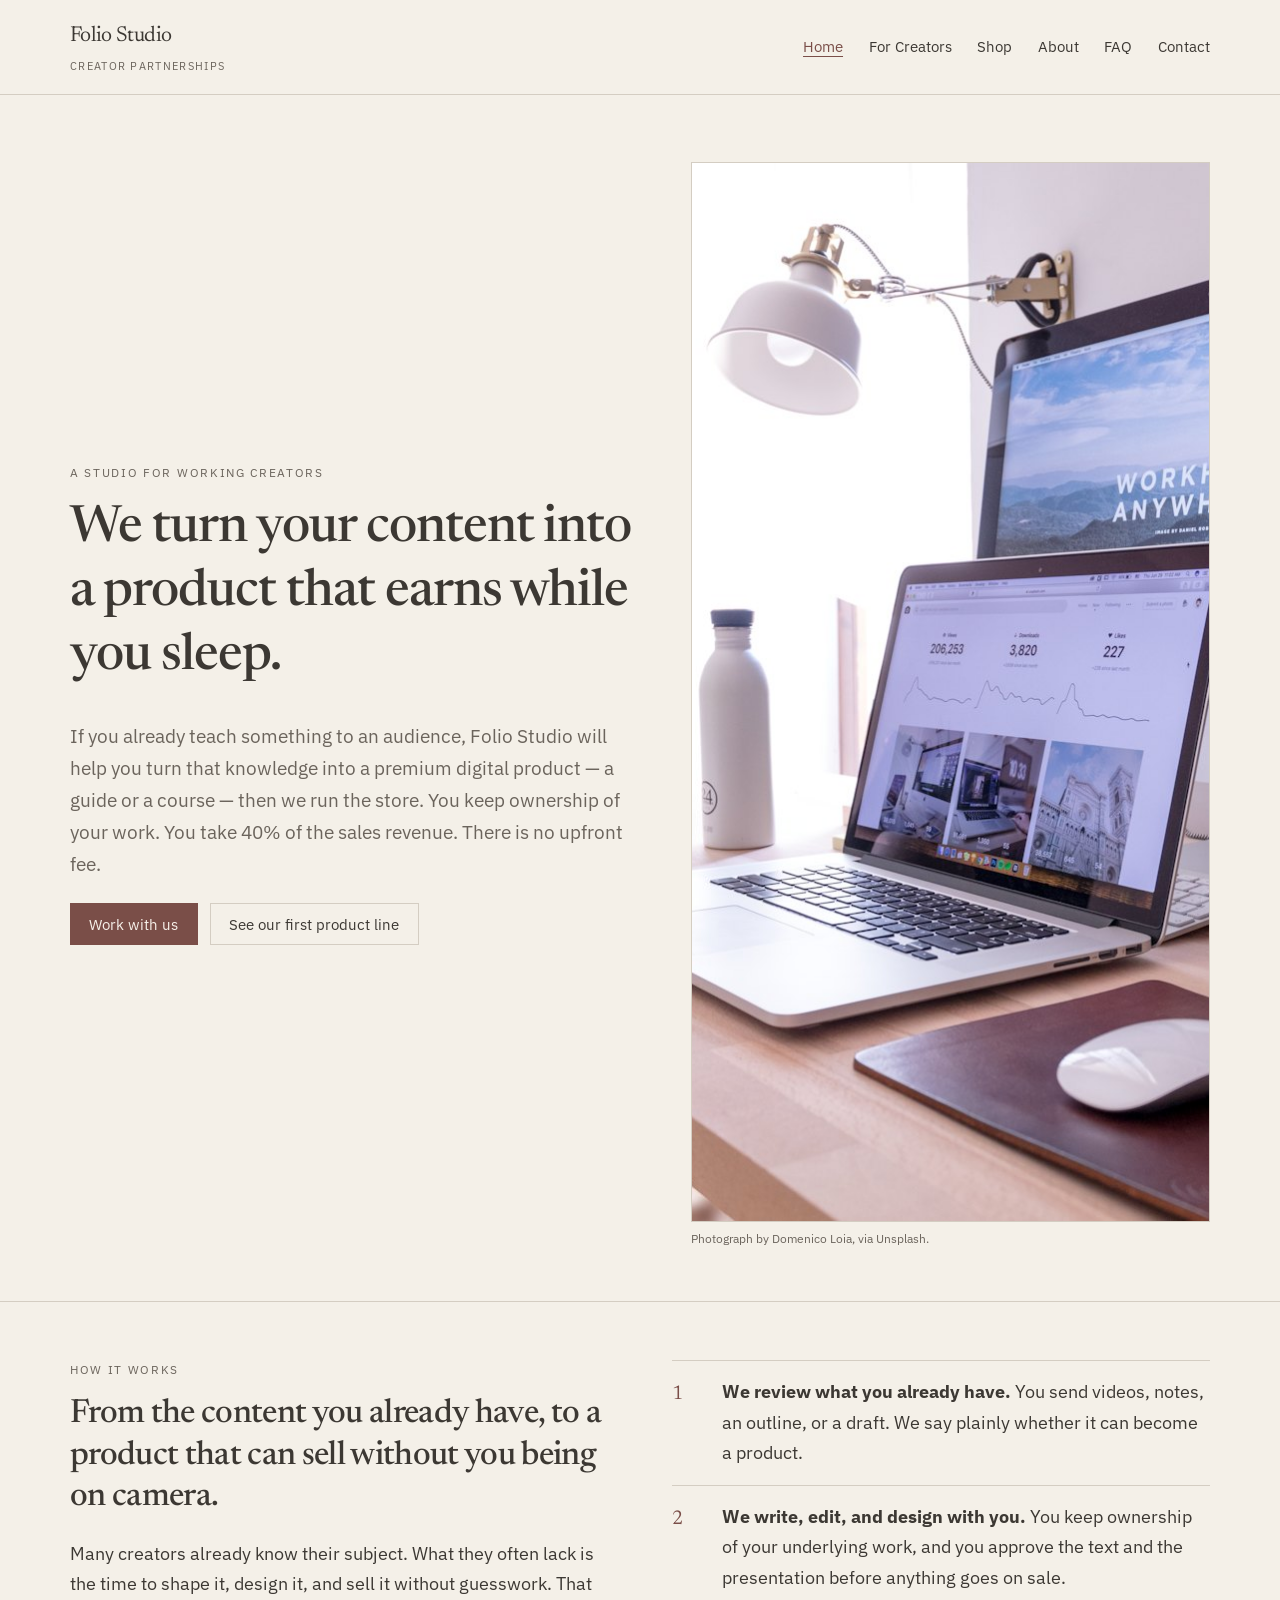
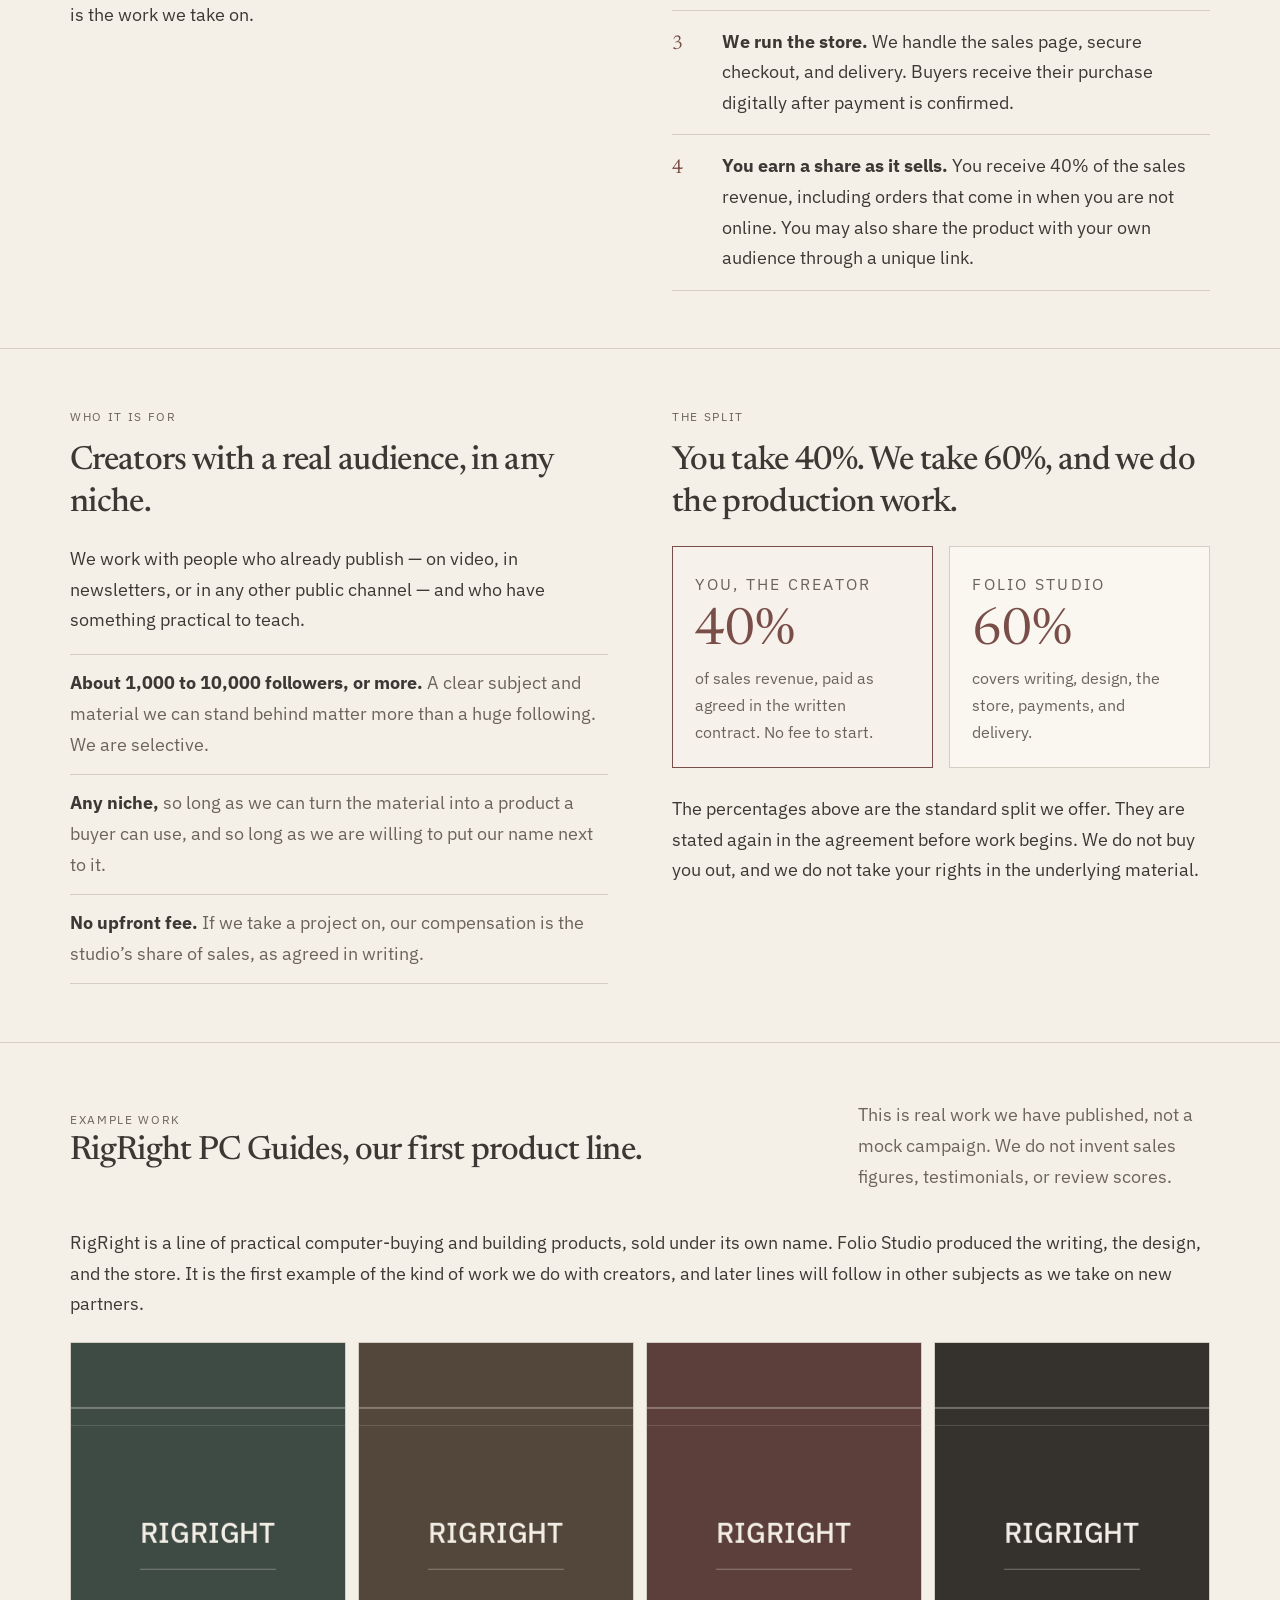
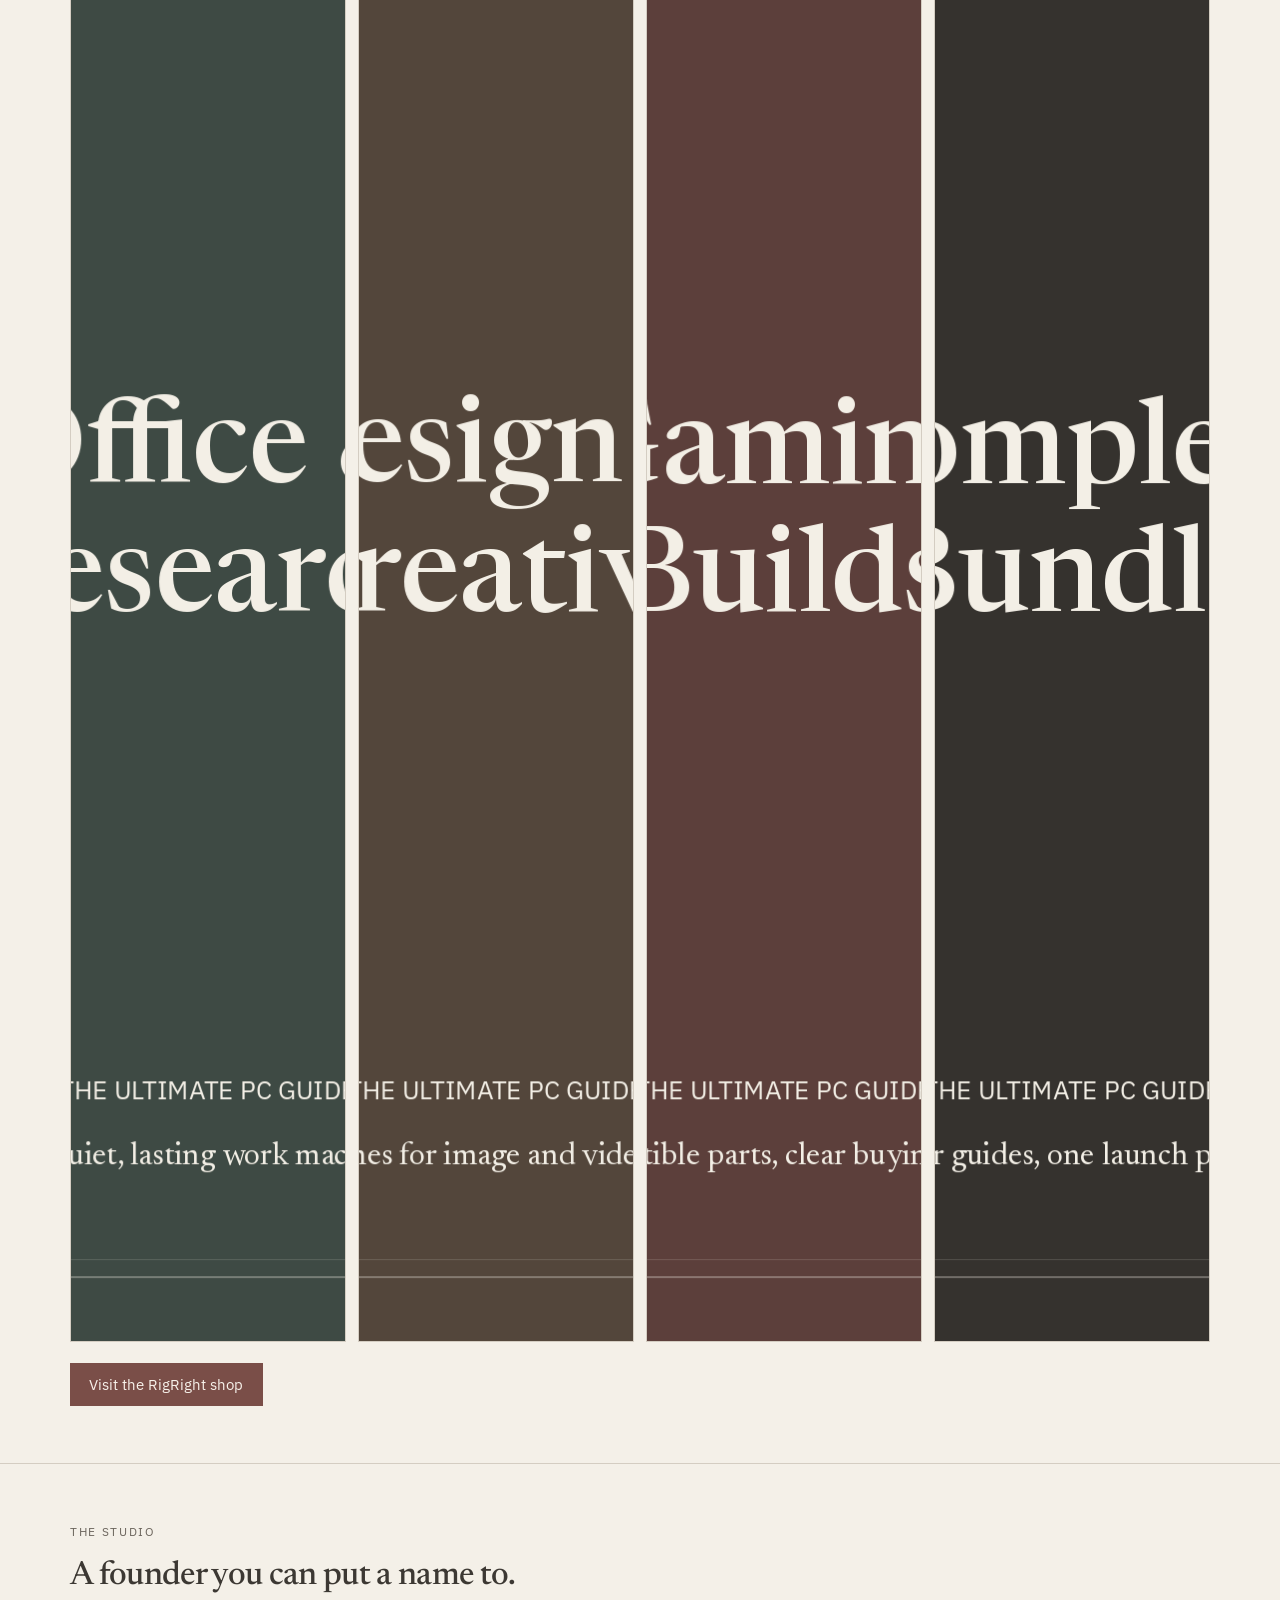
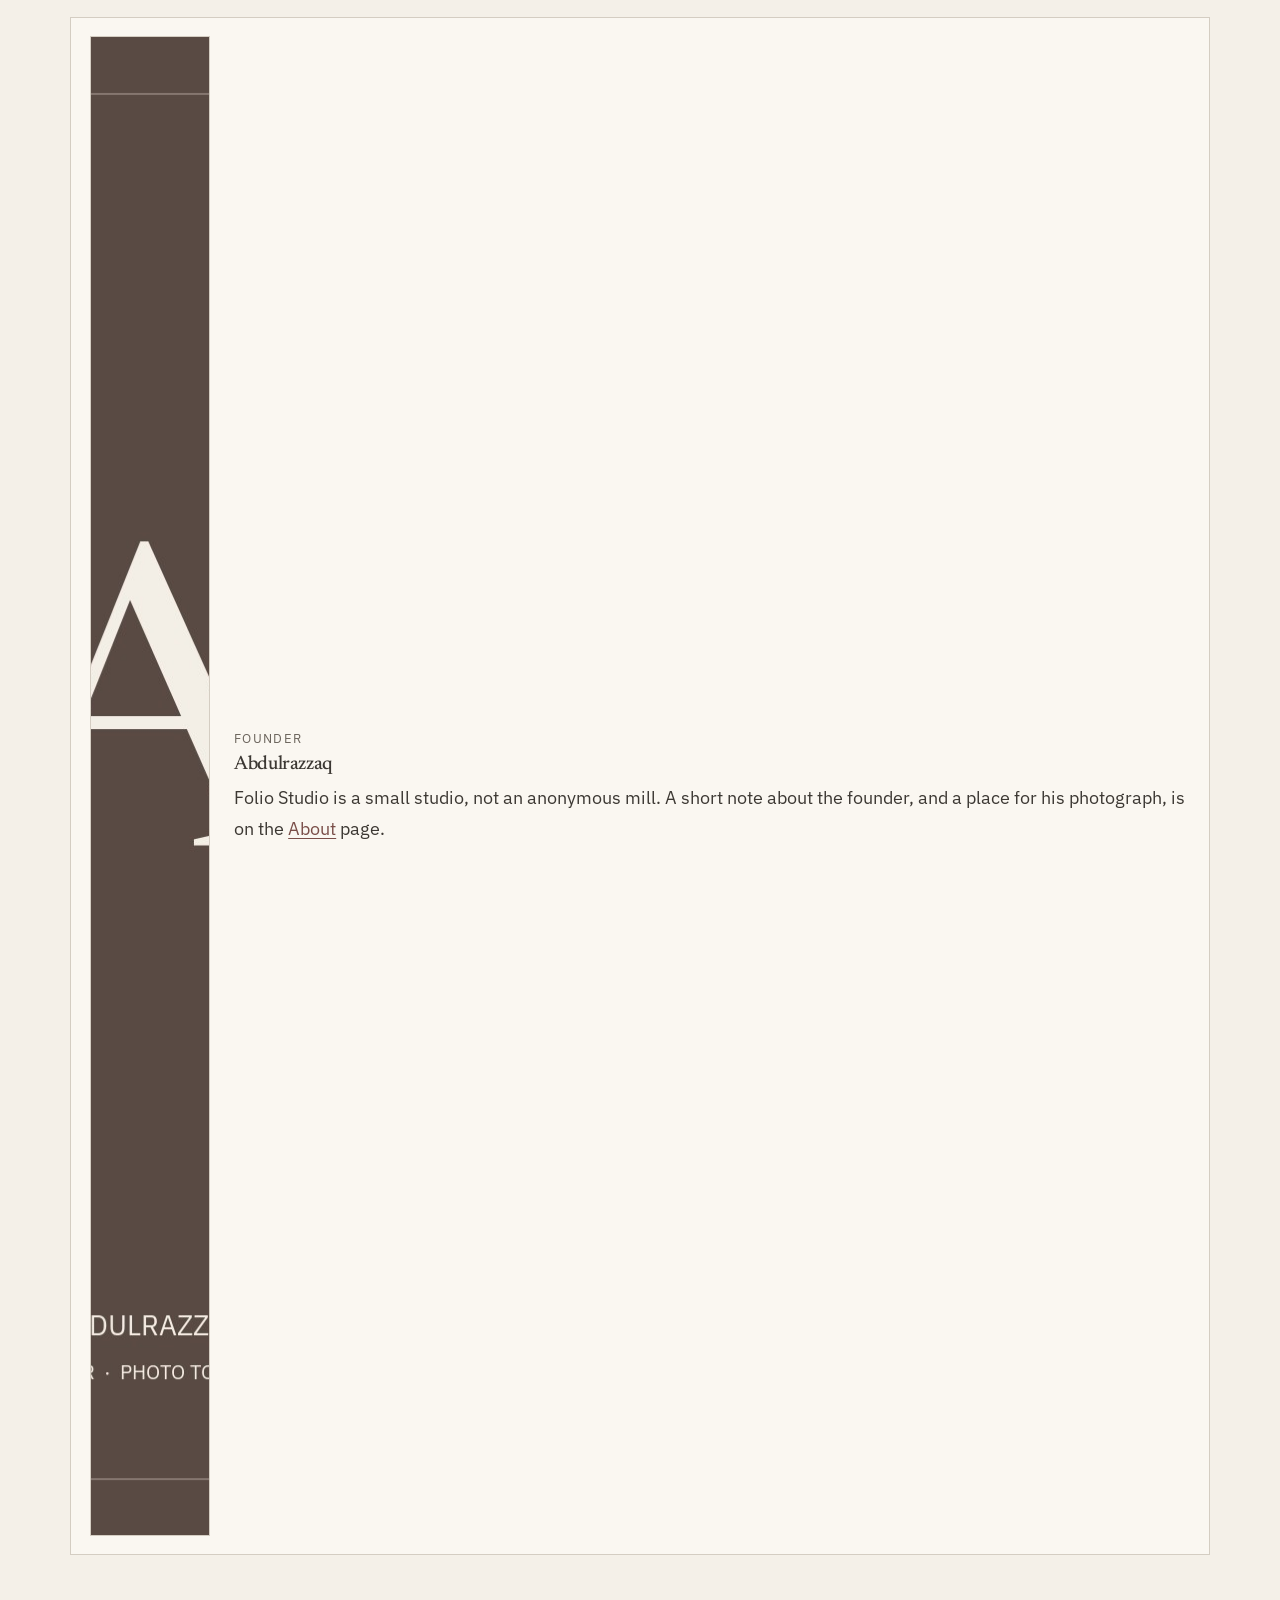
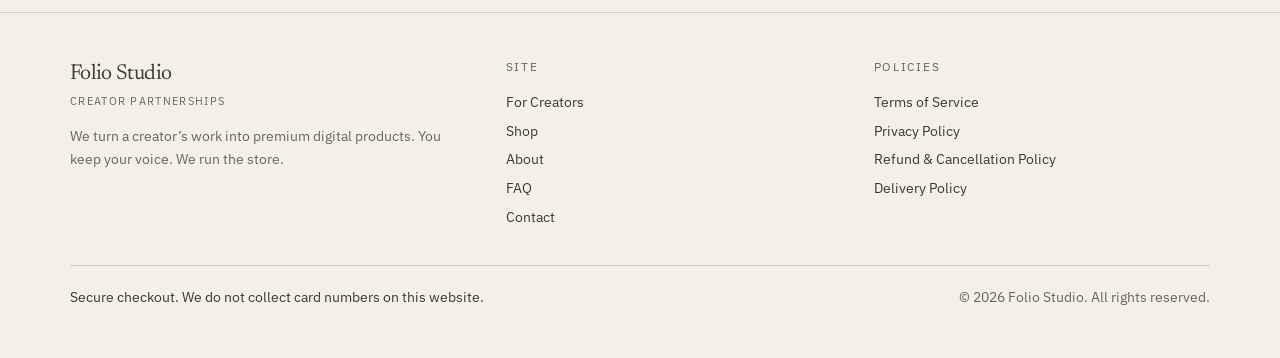
==== index.html @ 51788384 "Present Folio Studio as a creator partnership agency; keep RigRight as the shop." ====
<!DOCTYPE html>
<html lang="en">
<head>
  <meta charset="utf-8">
  <meta name="viewport" content="width=device-width, initial-scale=1">
  <title>Folio Studio — We turn your content into a product that earns</title>
  <meta name="description" content="Folio Studio partners with creators to turn existing content into premium digital products — guides and courses — and we handle the writing, design, store, payments, and delivery.">
  <link rel="preconnect" href="https://fonts.googleapis.com">
  <link rel="preconnect" href="https://fonts.gstatic.com" crossorigin>
  <link href="https://fonts.googleapis.com/css2?family=IBM+Plex+Sans:ital,wght@0,400;0,500;1,400&family=Newsreader:ital,opsz,wght@0,6..72,400;0,6..72,500;1,6..72,400&display=swap" rel="stylesheet">
  <link rel="stylesheet" href="css/styles.css">
</head>
<body>
  <a class="skip" href="#main">Skip to content</a>
  <header class="site-header">
    <div class="wrap header-inner">
      <a class="wordmark" href="index.html">Folio Studio<span>Creator partnerships</span></a>
      <button class="nav-toggle" type="button" aria-expanded="false" aria-controls="site-nav">Menu</button>
      <nav class="nav" id="site-nav" aria-label="Primary">
        <a href="index.html" aria-current="page">Home</a>
        <a href="creators.html">For Creators</a>
        <a href="shop.html">Shop</a>
        <a href="about.html">About</a>
        <a href="faq.html">FAQ</a>
        <a href="contact.html">Contact</a>
      </nav>
    </div>
  </header>
  <main id="main">

    <section class="hero">
      <div class="wrap hero-grid">
        <div>
          <p class="kicker">A studio for working creators</p>
          <h1>We turn your content into a product that earns while you sleep.</h1>
          <p class="lead">If you already teach something to an audience, Folio Studio will help you turn that knowledge into a premium digital product — a guide or a course — then we run the store. You keep ownership of your work. You take 40% of the sales revenue. There is no upfront fee.</p>
          <div class="btn-row">
            <a class="btn" href="creators.html">Work with us</a>
            <a class="btn btn-ghost" href="shop.html">See our first product line</a>
          </div>
        </div>
        <figure class="hero-photo">
          <img src="images/photos/desk.jpg" alt="A light wooden desk with a laptop, a large display, and a leather mouse pad in soft daylight." width="1600" height="1060">
          <figcaption>Photograph by Domenico Loia, via Unsplash.</figcaption>
        </figure>
      </div>
    </section>

    <section class="section">
      <div class="wrap split">
        <div>
          <p class="kicker">How it works</p>
          <h2>From the content you already have, to a product that can sell without you being on camera.</h2>
          <p>Many creators already know their subject. What they often lack is the time to shape it, design it, and sell it without guesswork. That is the work we take on.</p>
        </div>
        <div>
          <ol class="steps">
            <li><span class="n">1</span><div><strong>We review what you already have.</strong> You send videos, notes, an outline, or a draft. We say plainly whether it can become a product.</div></li>
            <li><span class="n">2</span><div><strong>We write, edit, and design with you.</strong> You keep ownership of your underlying work, and you approve the text and the presentation before anything goes on sale.</div></li>
            <li><span class="n">3</span><div><strong>We run the store.</strong> We handle the sales page, secure checkout, and delivery. Buyers receive their purchase digitally after payment is confirmed.</div></li>
            <li><span class="n">4</span><div><strong>You earn a share as it sells.</strong> You receive 40% of the sales revenue, including orders that come in when you are not online. You may also share the product with your own audience through a unique link.</div></li>
          </ol>
        </div>
      </div>
    </section>

    <section class="section">
      <div class="wrap split">
        <div>
          <p class="kicker">Who it is for</p>
          <h2>Creators with a real audience, in any niche.</h2>
          <p>We work with people who already publish — on video, in newsletters, or in any other public channel — and who have something practical to teach.</p>
          <ul class="who-list">
            <li><strong>About 1,000 to 10,000 followers, or more.</strong> A clear subject and material we can stand behind matter more than a huge following. We are selective.</li>
            <li><strong>Any niche,</strong> so long as we can turn the material into a product a buyer can use, and so long as we are willing to put our name next to it.</li>
            <li><strong>No upfront fee.</strong> If we take a project on, our compensation is the studio’s share of sales, as agreed in writing.</li>
          </ul>
        </div>
        <div>
          <p class="kicker">The split</p>
          <h2>You take 40%. We take 60%, and we do the production work.</h2>
          <div class="share-grid">
            <div class="share-card is-accent">
              <p class="kicker">You, the creator</p>
              <p class="share-fig">40%</p>
              <p>of sales revenue, paid as agreed in the written contract. No fee to start.</p>
            </div>
            <div class="share-card">
              <p class="kicker">Folio Studio</p>
              <p class="share-fig">60%</p>
              <p>covers writing, design, the store, payments, and delivery.</p>
            </div>
          </div>
          <p>The percentages above are the standard split we offer. They are stated again in the agreement before work begins. We do not buy you out, and we do not take your rights in the underlying material.</p>
        </div>
      </div>
    </section>

    <section class="section" id="work">
      <div class="wrap">
        <div class="section-head">
          <div>
            <p class="kicker">Example work</p>
            <h2>RigRight PC Guides, our first product line.</h2>
          </div>
          <p>This is real work we have published, not a mock campaign. We do not invent sales figures, testimonials, or review scores.</p>
        </div>
        <p>RigRight is a line of practical computer-buying and building products, sold under its own name. Folio Studio produced the writing, the design, and the store. It is the first example of the kind of work we do with creators, and later lines will follow in other subjects as we take on new partners.</p>
        <div class="case-covers">
          <a href="shop.html#office"><img src="images/covers/office.png" alt="Cover: RigRight Office and Research" width="1200" height="1600"></a>
          <a href="shop.html#design"><img src="images/covers/design.png" alt="Cover: RigRight Design and Creative" width="1200" height="1600"></a>
          <a href="shop.html#gaming"><img src="images/covers/gaming.png" alt="Cover: RigRight Gaming Builds" width="1200" height="1600"></a>
          <a href="shop.html#bundle"><img src="images/covers/bundle.png" alt="Cover: RigRight Complete Bundle" width="1200" height="1600"></a>
        </div>
        <div class="btn-row" style="margin-top:0;">
          <a class="btn" href="shop.html">Visit the RigRight shop</a>
        </div>
      </div>
    </section>

    <section class="section">
      <div class="wrap">
        <p class="kicker">The studio</p>
        <h2>A founder you can put a name to.</h2>
        <div class="home-founder">
          <img src="images/founder.jpg" alt="Placeholder portrait for Abdulrazzaq, founder of Folio Studio. A photograph will replace this image." width="1200" height="1500">
          <div>
            <p class="role" style="margin:0 0 0.25rem; font-size:0.8rem; letter-spacing:0.1em; text-transform:uppercase; color:var(--muted);">Founder</p>
            <h3 style="margin-bottom:0.35rem;">Abdulrazzaq</h3>
            <p style="margin:0;">Folio Studio is a small studio, not an anonymous mill. A short note about the founder, and a place for his photograph, is on the <a href="about.html">About</a> page.</p>
          </div>
        </div>
      </div>
    </section>

  </main>
  <footer class="site-footer">
    <div class="wrap">
      <div class="footer-grid">
        <div>
          <a class="wordmark" href="index.html">Folio Studio<span>Creator partnerships</span></a>
          <p style="margin-top:0.8rem">We turn a creator’s work into premium digital products. You keep your voice. We run the store.</p>
        </div>
        <div>
          <p class="kicker">Site</p>
          <ul>
            <li><a href="creators.html">For Creators</a></li>
            <li><a href="shop.html">Shop</a></li>
            <li><a href="about.html">About</a></li>
            <li><a href="faq.html">FAQ</a></li>
            <li><a href="contact.html">Contact</a></li>
          </ul>
        </div>
        <div>
          <p class="kicker">Policies</p>
          <ul>
            <li><a href="terms.html">Terms of Service</a></li>
            <li><a href="privacy.html">Privacy Policy</a></li>
            <li><a href="refund.html">Refund &amp; Cancellation Policy</a></li>
            <li><a href="delivery.html">Delivery Policy</a></li>
          </ul>
        </div>
      </div>
      <div class="footer-bottom">
        <p class="pay-note">Secure checkout. We do not collect card numbers on this website.</p>
        <p>&copy; 2026 Folio Studio. All rights reserved.</p>
      </div>
    </div>
  </footer>
  <script src="js/nav.js"></script>
</body>
</html>
---- css/styles.css ----
/* RigRight — editorial site styles */
:root {
  --paper: #f4f0e8;
  --paper-deep: #ece7de;
  --card: #faf7f1;
  --ink: #3c3833;
  --muted: #6b645c;
  --rule: #d4cdc2;
  --accent: #7a4e48;
  --accent-hover: #5f3c37;
  --on-accent: #f7f1ea;
  --max: 1140px;
  --serif: "Newsreader", "Iowan Old Style", "Palatino Linotype", Palatino, Georgia, serif;
  --sans: "IBM Plex Sans", "Helvetica Neue", Helvetica, Arial, sans-serif;
}

*, *::before, *::after { box-sizing: border-box; }
html { scroll-behavior: smooth; }
body {
  margin: 0;
  background: var(--paper);
  color: var(--ink);
  font-family: var(--sans);
  font-size: 1.125rem; /* 18px */
  line-height: 1.7;
  -webkit-font-smoothing: antialiased;
}
img { max-width: 100%; display: block; }
a { color: var(--accent); text-decoration-thickness: 1px; text-underline-offset: 0.18em; }
a:hover { color: var(--accent-hover); }
h1, h2, h3, h4 {
  font-family: var(--serif);
  font-weight: 500;
  letter-spacing: -0.02em;
  line-height: 1.25;
  margin: 0 0 0.6em;
  color: var(--ink);
}
h1 { font-size: clamp(2.05rem, 4vw, 3.2rem); }
h2 { font-size: clamp(1.5rem, 2.6vw, 2.1rem); }
h3 { font-size: 1.22rem; }
p { margin: 0 0 1em; }
.lead { font-size: 1.18rem; color: var(--muted); max-width: 38rem; line-height: 1.7; }
.muted { color: var(--muted); }
.wrap {
  width: min(var(--max), calc(100% - 2.5rem));
  margin-inline: auto;
}
.skip {
  position: absolute;
  left: -999px;
  top: 0;
  background: var(--ink);
  color: var(--paper);
  padding: 0.5rem 1rem;
  z-index: 100;
}
.skip:focus { left: 0.75rem; top: 0.75rem; }

/* Header */
.site-header {
  border-bottom: 1px solid var(--rule);
  background: var(--paper);
}
.header-inner {
  display: flex;
  align-items: center;
  justify-content: space-between;
  gap: 1.5rem;
  padding: 1.15rem 0;
}
.wordmark {
  font-family: var(--serif);
  font-size: 1.35rem;
  color: var(--ink);
  text-decoration: none;
  letter-spacing: -0.03em;
}
.wordmark:hover { color: var(--ink); }
.wordmark span {
  display: block;
  font-family: var(--sans);
  font-size: 0.68rem;
  letter-spacing: 0.12em;
  text-transform: uppercase;
  color: var(--muted);
  margin-top: 0.1rem;
}
.nav {
  display: flex;
  flex-wrap: wrap;
  gap: 1.35rem 1.6rem;
}
.nav a {
  color: var(--ink);
  text-decoration: none;
  font-size: 0.95rem;
}
.nav a:hover,
.nav a[aria-current="page"] {
  color: var(--accent);
  text-decoration: underline;
  text-underline-offset: 0.28em;
}
.nav-toggle {
  display: none;
  background: none;
  border: 1px solid var(--rule);
  color: var(--ink);
  padding: 0.4rem 0.7rem;
  font: inherit;
  font-size: 0.85rem;
  cursor: pointer;
}

/* Buttons */
.btn {
  display: inline-block;
  background: var(--accent);
  color: var(--on-accent);
  text-decoration: none;
  border: 1px solid var(--accent);
  padding: 0.7rem 1.15rem;
  font-size: 0.95rem;
  line-height: 1.2;
  cursor: pointer;
  font-family: var(--sans);
}
.btn:hover { background: var(--accent-hover); border-color: var(--accent-hover); color: var(--on-accent); }
.btn-ghost {
  background: transparent;
  color: var(--ink);
  border-color: var(--rule);
}
.btn-ghost:hover { background: var(--ink); color: var(--paper); border-color: var(--ink); }
.btn-row { display: flex; flex-wrap: wrap; gap: 0.75rem; margin-top: 1.4rem; }
.btn-full { width: 100%; text-align: center; }

/* Hero / sections */
.hero {
  padding: 4.2rem 0 3.4rem;
  border-bottom: 1px solid var(--rule);
}
.hero-grid {
  display: grid;
  grid-template-columns: 1.05fr 0.95fr;
  gap: 2.5rem 3rem;
  align-items: center;
}
.hero-photo {
  margin: 0;
}
.hero-photo img {
  width: 100%;
  aspect-ratio: 4 / 3;
  object-fit: cover;
  border: 1px solid var(--rule);
}
.hero-photo figcaption {
  font-size: 0.78rem;
  color: var(--muted);
  margin-top: 0.45rem;
  line-height: 1.45;
}
.kicker {
  font-size: 0.75rem;
  letter-spacing: 0.14em;
  text-transform: uppercase;
  color: var(--muted);
  margin: 0 0 0.85rem;
}
.section { padding: 3.6rem 0; border-bottom: 1px solid var(--rule); }
.section-head {
  display: grid;
  grid-template-columns: 1fr minmax(0, 22rem);
  gap: 1.5rem 3rem;
  margin-bottom: 2.25rem;
  align-items: end;
}
.section-head p { margin: 0; color: var(--muted); }
.split {
  display: grid;
  grid-template-columns: 1fr 1fr;
  gap: 2.5rem 4rem;
}
.steps { list-style: none; margin: 0; padding: 0; }
.steps li {
  display: grid;
  grid-template-columns: 2.2rem 1fr;
  gap: 0.9rem;
  padding: 1rem 0;
  border-top: 1px solid var(--rule);
}
.steps li:last-child { border-bottom: 1px solid var(--rule); }
.steps .n {
  font-family: var(--serif);
  font-size: 1.25rem;
  color: var(--accent);
}

/* Product grid / covers */
.grid-3 {
  display: grid;
  grid-template-columns: repeat(3, 1fr);
  gap: 1.5rem;
  align-items: stretch;
}
.grid-2 {
  display: grid;
  grid-template-columns: 1fr 1fr;
  gap: 1.5rem 2rem;
}
.product-card {
  background: var(--card);
  border: 1px solid var(--rule);
  display: flex;
  flex-direction: column;
  height: 100%;
}
.cover {
  aspect-ratio: 3 / 4;
  padding: 0;
  position: relative;
  overflow: hidden;
  background: var(--paper-deep);
}
.cover img {
  width: 100%;
  height: 100%;
  object-fit: cover;
}
.product-body { padding: 1.15rem 1.2rem 1.3rem; flex: 1; display: flex; flex-direction: column; }
.product-body h3 { margin-bottom: 0.35rem; }
.product-body p { font-size: 0.98rem; color: var(--muted); }
.meta { font-size: 0.82rem; color: var(--muted); margin: 0 0 0.8rem; }
.price {
  display: flex;
  align-items: baseline;
  gap: 0.55rem;
  margin: 0.4rem 0 1rem;
  font-family: var(--serif);
}
.price .now { font-size: 1.45rem; color: var(--ink); }
.price .was { color: var(--muted); text-decoration: line-through; font-size: 1rem; }
.flag {
  display: inline-block;
  font-size: 0.68rem;
  letter-spacing: 0.08em;
  text-transform: uppercase;
  border: 1px solid var(--rule);
  padding: 0.15rem 0.4rem;
  margin-bottom: 0.5rem;
  color: var(--ink);
}
.flag-accent { border-color: var(--accent); color: var(--accent); }
.product-body .btn { margin-top: auto; align-self: flex-start; }
.inside { margin: 0 0 1rem; padding: 0 0 0 1.1rem; color: var(--muted); font-size: 0.95rem; }
.inside li { margin: 0.2rem 0; }
.sample-link {
  display: inline-block;
  margin: 0.65rem 0 0;
  font-size: 0.88rem;
}
.product-body .sample-link { margin-top: 0.7rem; }

/* Catalog (pricing mockup, editorial treatment) */
.catalog-intro { text-align: center; max-width: 40rem; margin: 0 auto 0.4rem; }
.catalog-intro h1, .catalog-intro h2 { margin-bottom: 0.35rem; }
.catalog-intro .sub {
  font-family: var(--serif);
  font-size: 1.2rem;
  color: var(--muted);
  margin: 0 0 0.9rem;
}
.catalog-note { font-size: 0.95rem; color: var(--muted); margin: 0 auto 1.4rem; max-width: 40rem; }
.sale-banner {
  display: inline-block;
  font-size: 0.78rem;
  letter-spacing: 0.14em;
  text-transform: uppercase;
  color: var(--accent);
  border-top: 1px solid var(--rule);
  border-bottom: 1px solid var(--rule);
  padding: 0.5rem 1.1rem;
  margin: 0 0 1.8rem;
}
.guide-grid {
  display: grid;
  grid-template-columns: repeat(5, 1fr);
  gap: 0.85rem;
  align-items: stretch;
}
.guide-card {
  background: var(--card);
  border: 1px solid var(--rule);
  padding: 1.2rem 0.75rem 1.1rem;
  display: flex;
  flex-direction: column;
  align-items: center;
  text-align: center;
  height: 100%;
  position: relative;
}
.guide-card.is-popular {
  border: 1.5px solid var(--accent);
  background: #f6f1ea;
  box-shadow: 0 0 0 3px rgba(122, 78, 72, 0.06);
}
.popular-badge {
  display: inline-flex;
  align-items: center;
  gap: 0.28rem;
  font-size: 0.68rem;
  letter-spacing: 0.08em;
  text-transform: uppercase;
  color: var(--on-accent);
  background: var(--accent);
  padding: 0.22rem 0.5rem;
  margin-bottom: 0.65rem;
}
.popular-badge svg { width: 0.85rem; height: 0.85rem; }
.guide-icon {
  width: 2.7rem;
  height: 2.7rem;
  color: var(--accent);
  margin: 0.2rem 0 0.75rem;
}
.guide-icon svg { width: 100%; height: 100%; display: block; }
.guide-card h3 {
  font-size: 1.05rem;
  margin: 0 0 0.2rem;
  line-height: 1.3;
}
.sold-sep {
  font-size: 0.78rem;
  color: var(--muted);
  margin: 0 0 0.35rem;
  font-style: italic;
}
.guide-price {
  margin: 0.45rem 0 0.85rem;
  font-family: var(--serif);
  display: flex;
  flex-direction: column;
  align-items: center;
  gap: 0.1rem;
}
.guide-price .was-row {
  display: flex;
  align-items: center;
  gap: 0.4rem;
}
.guide-price .was {
  color: var(--muted);
  text-decoration: line-through;
  font-size: 0.95rem;
}
.guide-price .now {
  font-size: 1.85rem;
  line-height: 1.1;
  color: var(--ink);
}
.discount {
  display: inline-block;
  font-family: var(--sans);
  font-size: 0.68rem;
  letter-spacing: 0.04em;
  color: var(--accent);
  border: 1px solid var(--accent);
  padding: 0.08rem 0.32rem;
}
.guide-card .btn { margin-top: auto; width: 100%; text-align: center; padding: 0.55rem 0.7rem; }
.guide-card .sample-link { margin-top: 0.55rem; }

/* Wide bundle card */
.bundle-offer {
  margin-top: 1.1rem;
  background: var(--card);
  border: 1px solid var(--rule);
  padding: 1.4rem 1.5rem 1rem;
}
.bundle-offer-inner {
  display: grid;
  grid-template-columns: auto 1fr auto;
  gap: 1.4rem 1.8rem;
  align-items: center;
}
.bundle-brand {
  display: flex;
  align-items: flex-start;
  gap: 1rem;
}
.bundle-offer .guide-icon { margin: 0; width: 3rem; height: 3rem; flex-shrink: 0; }
.bundle-offer h3 { margin: 0 0 0.2rem; font-size: 1.45rem; }
.bundle-offer .bundle-includes { margin: 0 0 0.55rem; color: var(--muted); font-size: 0.95rem; }
.bundle-offer .guide-price { flex-direction: row; align-items: baseline; gap: 0.7rem; margin: 0; }
.bundle-offer .guide-price .now { font-size: 2rem; }
.save-tag {
  font-family: var(--sans);
  font-size: 0.72rem;
  letter-spacing: 0.06em;
  text-transform: uppercase;
  color: var(--accent);
  border: 1px solid var(--accent);
  padding: 0.12rem 0.4rem;
  margin-left: 0.2rem;
}
.bundle-checks {
  list-style: none;
  margin: 0;
  padding: 0;
  color: var(--ink);
  font-size: 0.95rem;
}
.bundle-checks li {
  display: flex;
  align-items: flex-start;
  gap: 0.5rem;
  margin: 0.35rem 0;
}
.bundle-checks svg {
  width: 1.15rem;
  height: 1.15rem;
  color: var(--accent);
  flex-shrink: 0;
  margin-top: 0.15rem;
}
.bundle-cta { display: flex; align-items: center; }
.bundle-foot {
  margin: 1.1rem 0 0;
  padding-top: 0.85rem;
  border-top: 1px solid var(--rule);
  text-align: center;
  color: var(--muted);
  font-size: 0.95rem;
}

/* Photo band */
.photo-band {
  display: grid;
  grid-template-columns: 1fr 1fr 1fr;
  gap: 0.85rem;
  margin: 0 0 0.7rem;
}
.photo-band figure { margin: 0; }
.photo-band img {
  width: 100%;
  aspect-ratio: 4 / 3;
  object-fit: cover;
  border: 1px solid var(--rule);
}
.photo-band figcaption {
  font-size: 0.78rem;
  color: var(--muted);
  margin-top: 0.4rem;
}
.photo-credit {
  font-size: 0.75rem;
  color: var(--muted);
  line-height: 1.5;
  margin: 0;
  max-width: 60rem;
}

/* Forms */
form {
  display: grid;
  gap: 0.9rem;
  max-width: 36rem;
}
label { display: grid; gap: 0.3rem; font-size: 0.9rem; }
input, textarea, select {
  font: inherit;
  padding: 0.65rem 0.7rem;
  border: 1px solid var(--rule);
  background: var(--card);
  color: var(--ink);
  width: 100%;
}
textarea { min-height: 8rem; resize: vertical; }
.form-note {
  font-size: 0.88rem;
  color: var(--muted);
  max-width: 36rem;
}
.placeholder-mark { font-family: var(--sans); color: var(--accent); }

/* Policy / long text */
.prose { max-width: 42rem; }
.prose h2 { margin-top: 2rem; }
.prose ul { padding-left: 1.2rem; }
.page-title { padding: 3.2rem 0 1.5rem; border-bottom: 1px solid var(--rule); }
.page-title p { margin: 0; color: var(--muted); max-width: 38rem; }

/* FAQ */
.faq details {
  border-top: 1px solid var(--rule);
  padding: 1rem 0;
}
.faq details:last-of-type { border-bottom: 1px solid var(--rule); }
.faq summary {
  cursor: pointer;
  font-family: var(--serif);
  font-size: 1.15rem;
  list-style: none;
}
.faq summary::-webkit-details-marker { display: none; }
.faq summary::after { content: "+"; float: right; font-family: var(--sans); color: var(--muted); }
.faq details[open] summary::after { content: "–"; }
.faq details p { margin: 0.7rem 0 0.2rem; color: var(--muted); }
.faq details ul { color: var(--muted); }

/* Footer */
.site-footer {
  padding: 2.75rem 0 2.2rem;
  font-size: 0.9rem;
  color: var(--muted);
  line-height: 1.6;
}
.footer-grid {
  display: grid;
  grid-template-columns: 1.2fr 1fr 1fr;
  gap: 2rem;
  margin-bottom: 2rem;
}
.site-footer a { color: var(--ink); text-decoration: none; }
.site-footer a:hover { text-decoration: underline; }
.site-footer ul { list-style: none; margin: 0; padding: 0; }
.site-footer li { margin: 0.35rem 0; }
.footer-bottom {
  border-top: 1px solid var(--rule);
  padding-top: 1.2rem;
  display: flex;
  flex-wrap: wrap;
  justify-content: space-between;
  gap: 0.8rem;
}
.pay-note { color: var(--ink); }

/* Tables */
.price-table { width: 100%; border-collapse: collapse; font-size: 0.95rem; }
.price-table th, .price-table td {
  text-align: left;
  padding: 0.7rem 0.5rem;
  border-bottom: 1px solid var(--rule);
  vertical-align: top;
}
.price-table th { font-weight: 500; font-size: 0.8rem; letter-spacing: 0.06em; text-transform: uppercase; color: var(--muted); }

@media (max-width: 1100px) {
  .guide-grid { grid-template-columns: repeat(3, 1fr); }
  .guide-grid .guide-card:nth-child(4),
  .guide-grid .guide-card:nth-child(5) { grid-column: auto; }
  .bundle-offer-inner { grid-template-columns: 1fr 1fr; }
  .bundle-cta { grid-column: 1 / -1; }
}
@media (max-width: 900px) {
  .section-head, .split, .grid-3, .footer-grid, .hero-grid, .photo-band { grid-template-columns: 1fr 1fr; }
  .grid-3 .span-full { grid-column: 1 / -1; }
  .photo-band figure:nth-child(3) { grid-column: 1 / -1; }
}
@media (max-width: 720px) {
  .nav-toggle { display: inline-block; }
  .nav {
    display: none;
    position: absolute;
    left: 0; right: 0;
    top: 4.4rem;
    background: var(--paper);
    border-bottom: 1px solid var(--rule);
    flex-direction: column;
    padding: 0.8rem 1.25rem 1.2rem;
    gap: 0.85rem;
  }
  body.nav-open .nav { display: flex; }
  .site-header { position: relative; }
  .hero { padding: 2.8rem 0 2.2rem; }
  .section { padding: 2.6rem 0; }
  .section-head, .split, .grid-3, .grid-2, .footer-grid, .hero-grid, .photo-band, .guide-grid, .bundle-offer-inner { grid-template-columns: 1fr; }
  .header-inner { padding: 0.95rem 0; }
  .bundle-offer { padding: 1.15rem 1.05rem 0.9rem; }
  .guide-price .now { font-size: 1.7rem; }
}

/* Agency additions */
.share-grid {
  display: grid;
  grid-template-columns: 1fr 1fr;
  gap: 1rem;
  margin: 1.4rem 0 1.6rem;
}
.share-card {
  background: var(--card);
  border: 1px solid var(--rule);
  padding: 1.5rem 1.4rem 1.3rem;
}
.share-card .share-fig {
  font-family: var(--serif);
  font-size: clamp(2.4rem, 5vw, 3.2rem);
  line-height: 1;
  color: var(--accent);
  margin: 0 0 0.45rem;
}
.share-card .kicker { margin-bottom: 0.5rem; }
.share-card p { margin: 0; color: var(--muted); font-size: 1rem; }
.share-card.is-accent {
  border-color: var(--accent);
  background: #f6f1ea;
}
.who-list { margin: 0; padding: 0; list-style: none; }
.who-list li {
  padding: 0.85rem 0;
  border-top: 1px solid var(--rule);
  color: var(--muted);
}
.who-list li:last-child { border-bottom: 1px solid var(--rule); }
.who-list strong { color: var(--ink); }

.founder {
  display: grid;
  grid-template-columns: minmax(11rem, 16.5rem) 1fr;
  gap: 2rem 2.6rem;
  align-items: start;
}
.founder-portrait { margin: 0; }
.founder-portrait img {
  width: 100%;
  aspect-ratio: 4 / 5;
  object-fit: cover;
  object-position: center;
  border: 1px solid var(--rule);
  background: var(--paper-deep);
}
.founder-portrait figcaption {
  font-size: 0.82rem;
  color: var(--muted);
  margin-top: 0.45rem;
}
.founder .role {
  font-size: 0.8rem;
  letter-spacing: 0.1em;
  text-transform: uppercase;
  color: var(--muted);
  margin: 0 0 0.4rem;
}

.case-covers {
  display: grid;
  grid-template-columns: repeat(4, 1fr);
  gap: 0.75rem;
  margin: 1.4rem 0 1.3rem;
}
.case-covers a { display: block; }
.case-covers img {
  width: 100%;
  aspect-ratio: 3 / 4;
  object-fit: cover;
  border: 1px solid var(--rule);
}
.home-founder {
  display: grid;
  grid-template-columns: 7.5rem 1fr;
  gap: 1.2rem 1.5rem;
  align-items: center;
  background: var(--card);
  border: 1px solid var(--rule);
  padding: 1.1rem 1.2rem;
}
.home-founder img {
  width: 100%;
  aspect-ratio: 1 / 1;
  object-fit: cover;
  object-position: center top;
  border: 1px solid var(--rule);
}

@media (max-width: 720px) {
  .share-grid, .founder, .case-covers, .home-founder { grid-template-columns: 1fr; }
  .founder-portrait img { max-width: 16rem; }
  .home-founder img { max-width: 7.5rem; }
}
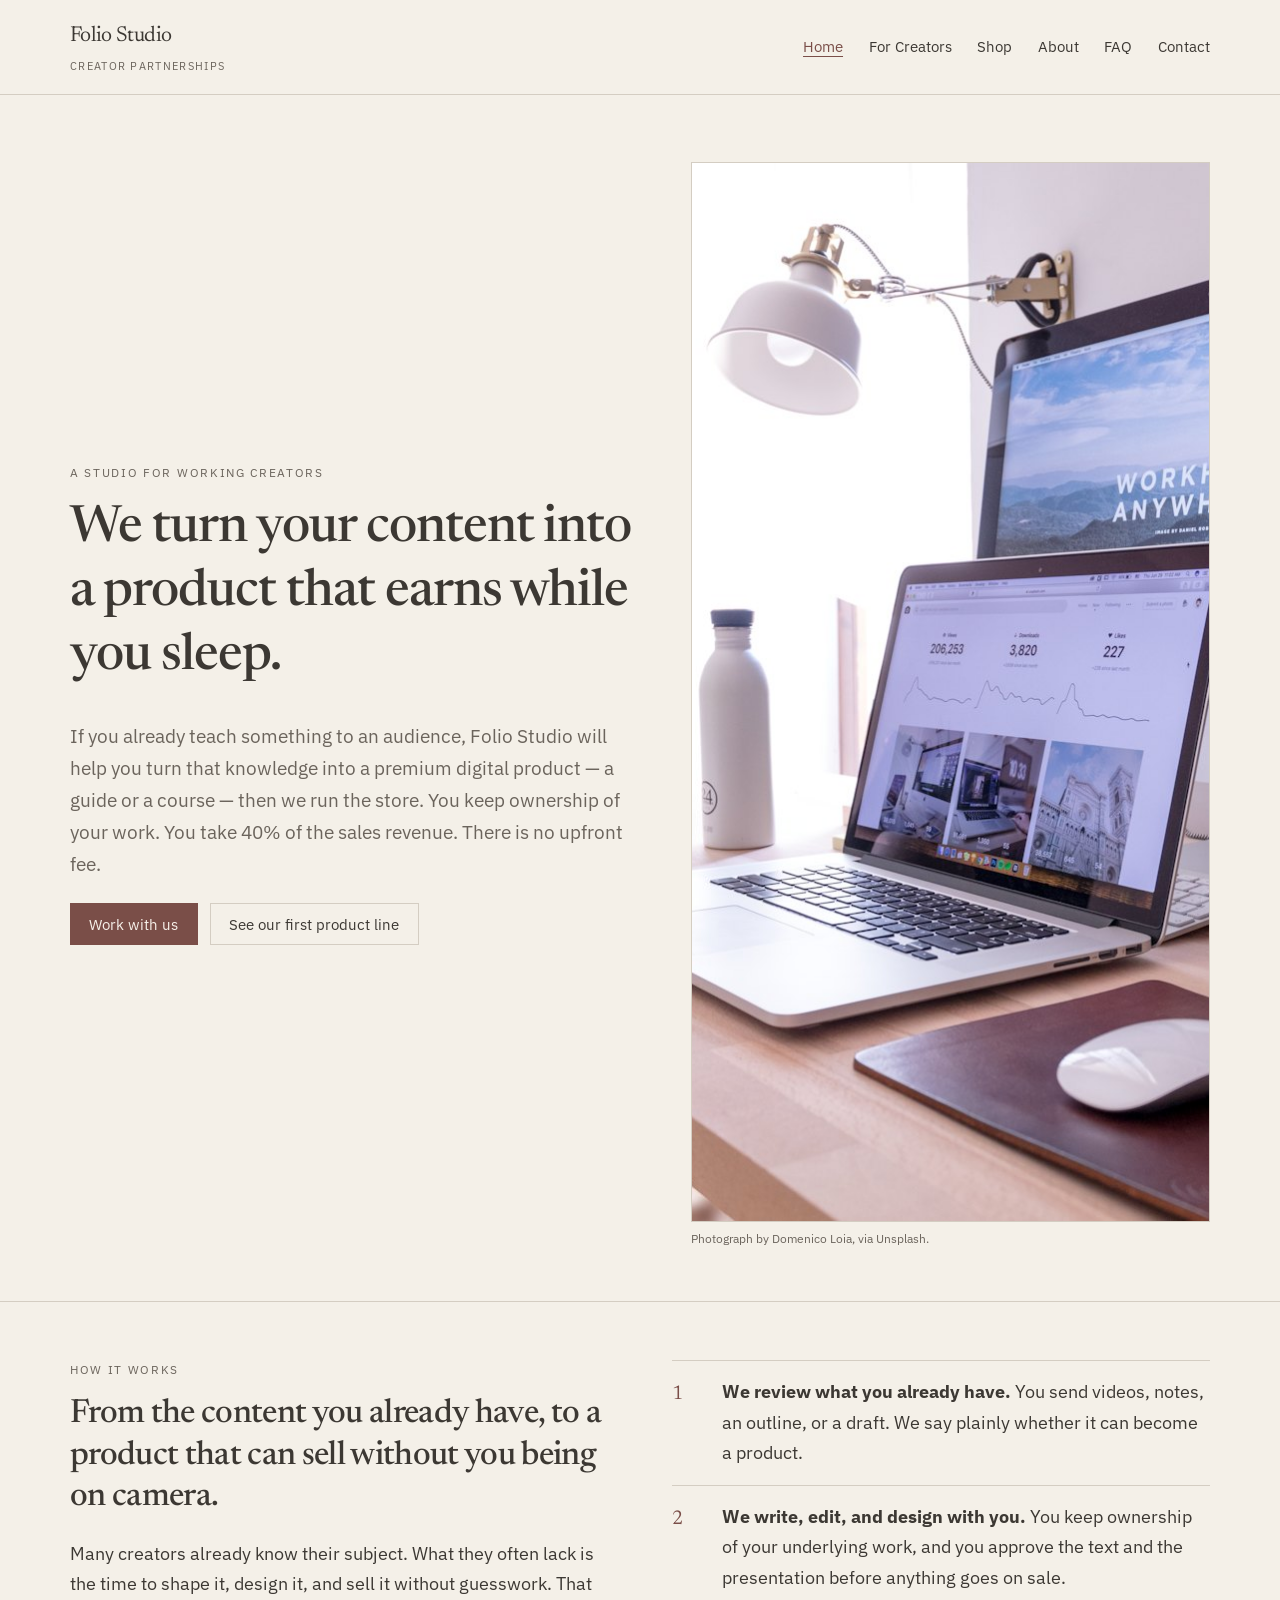
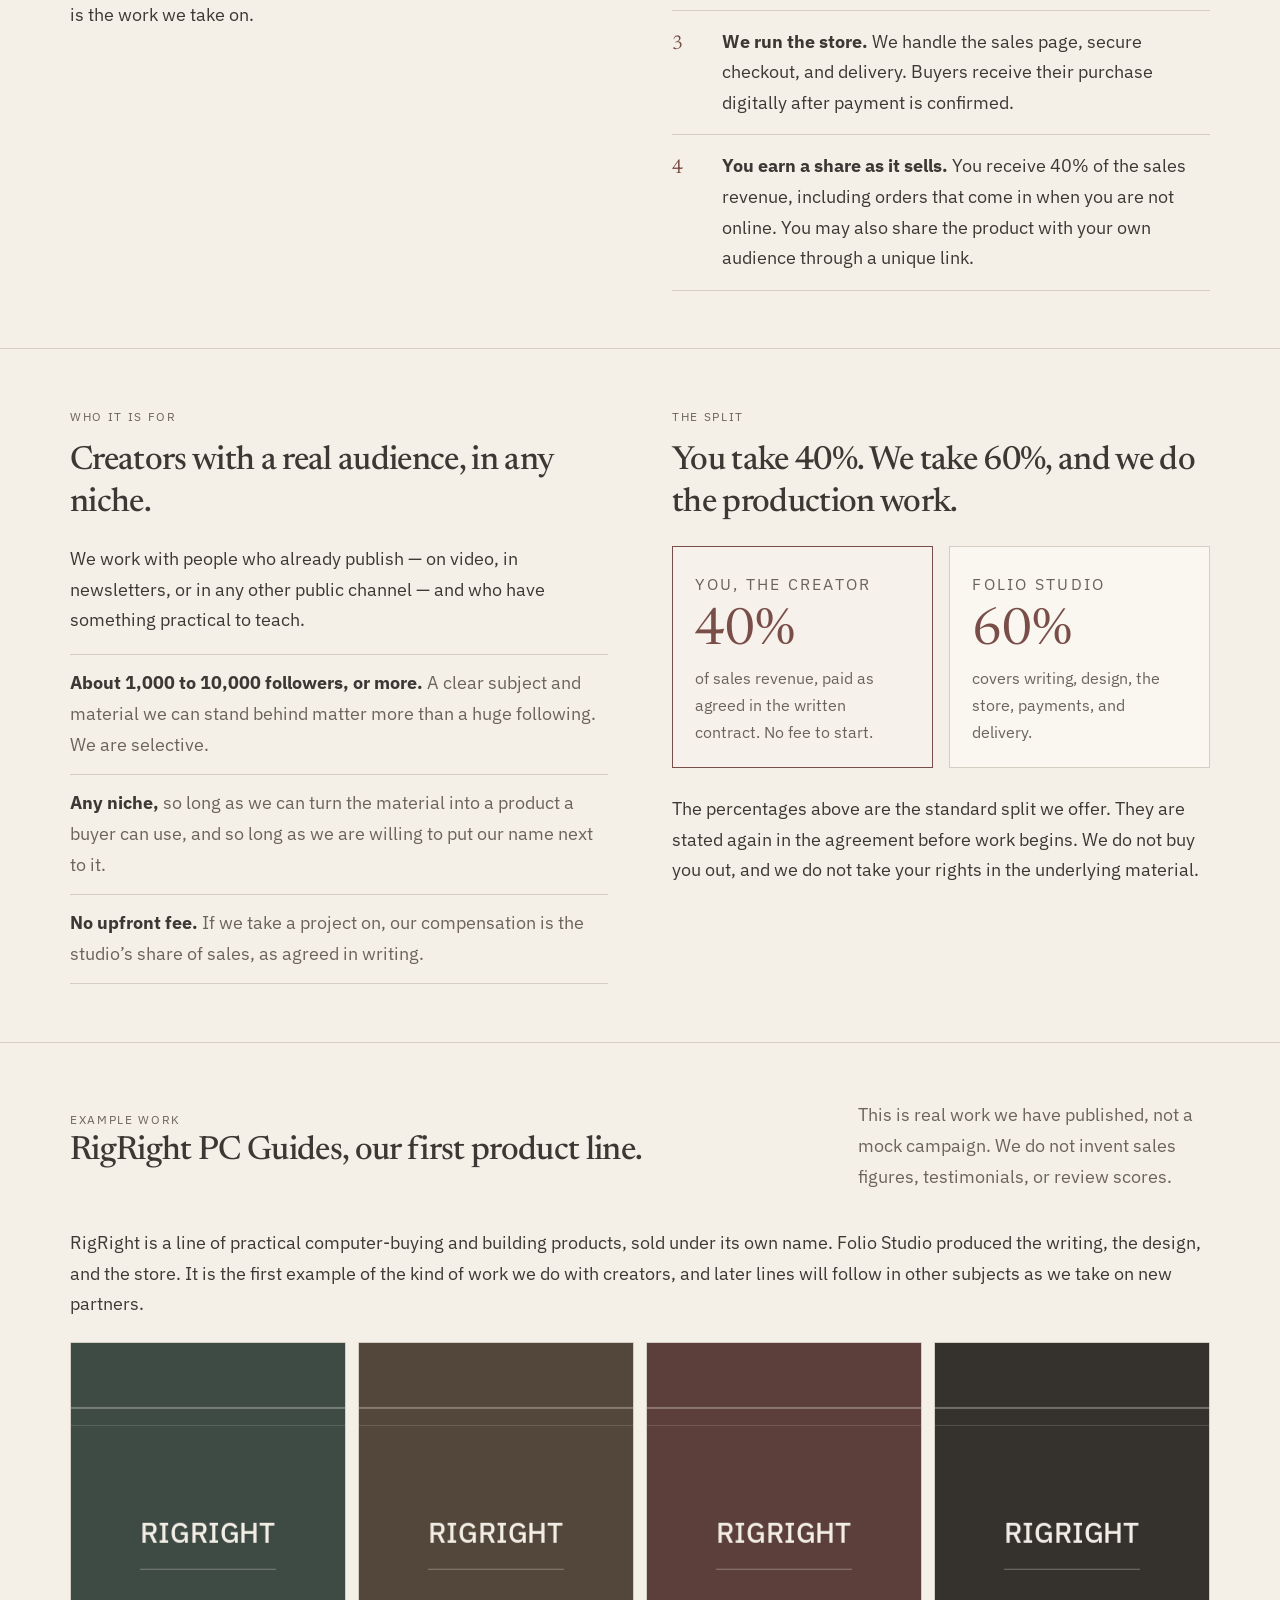
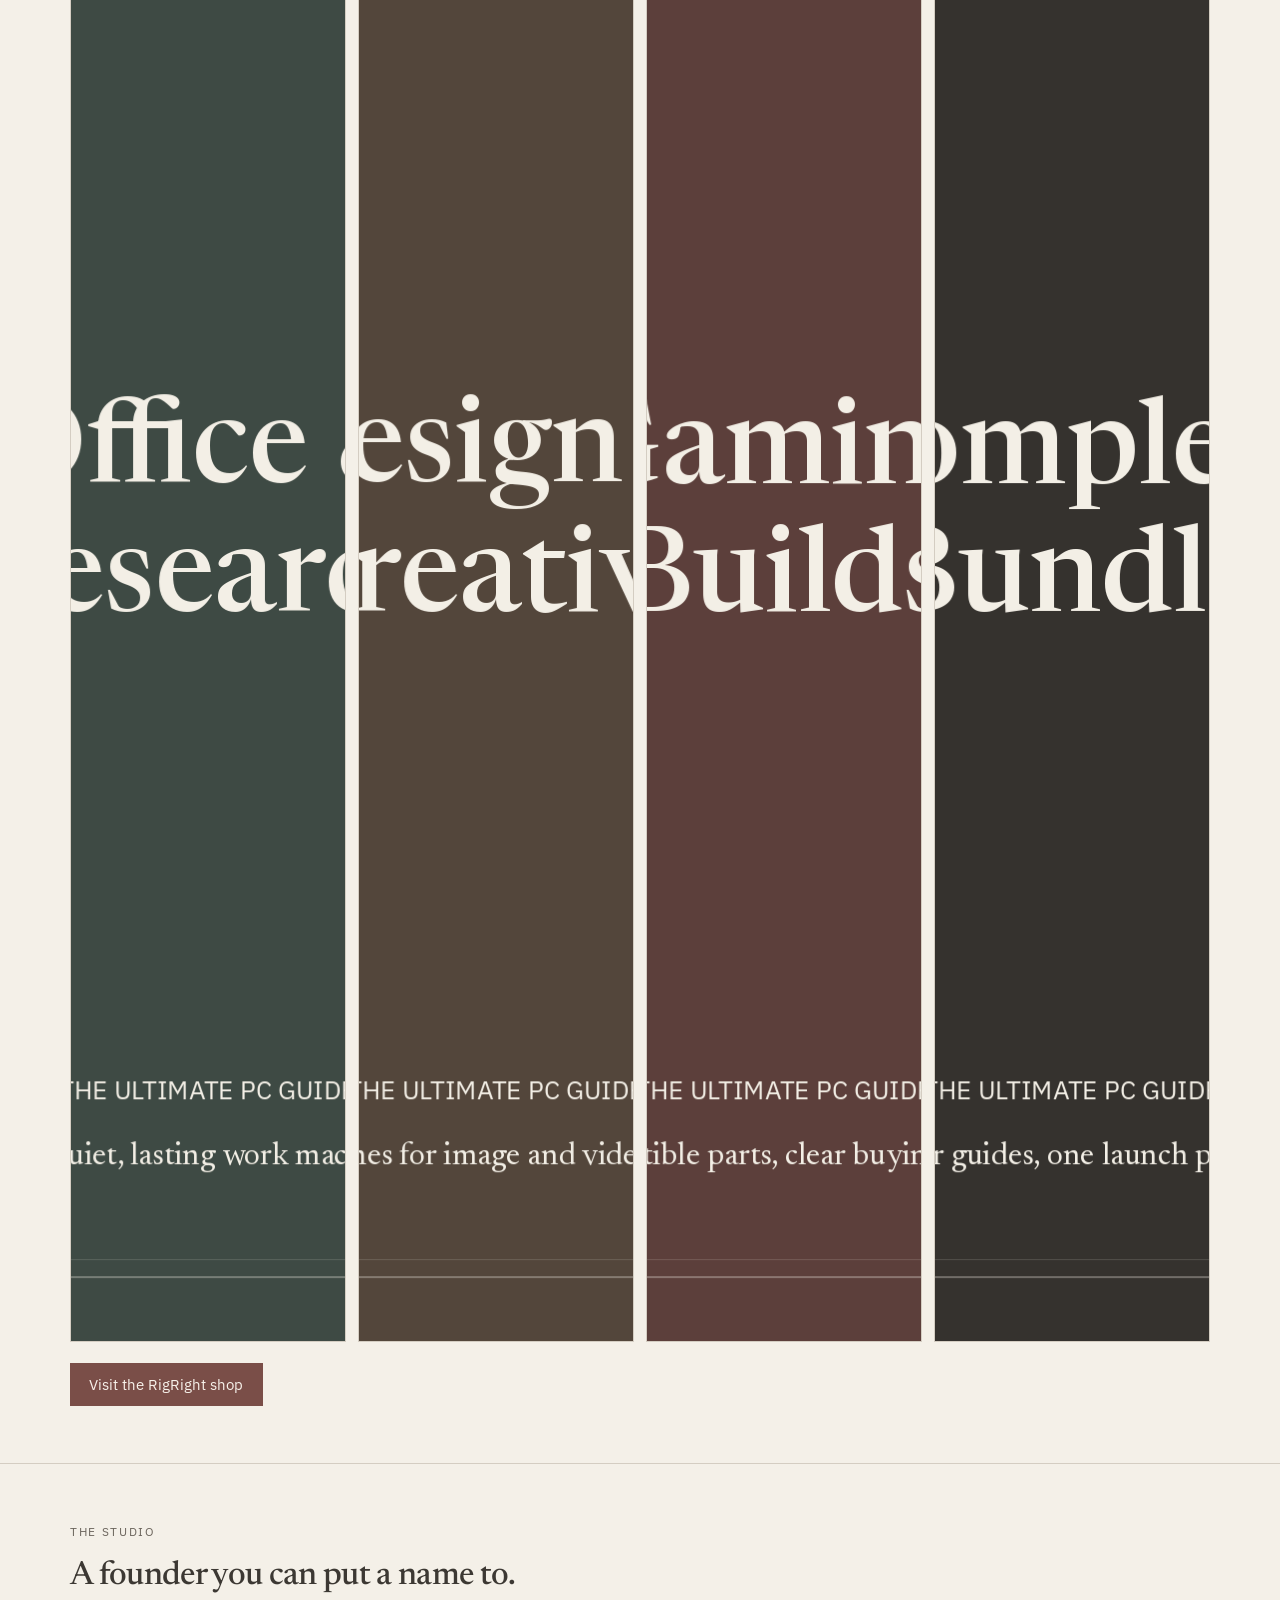
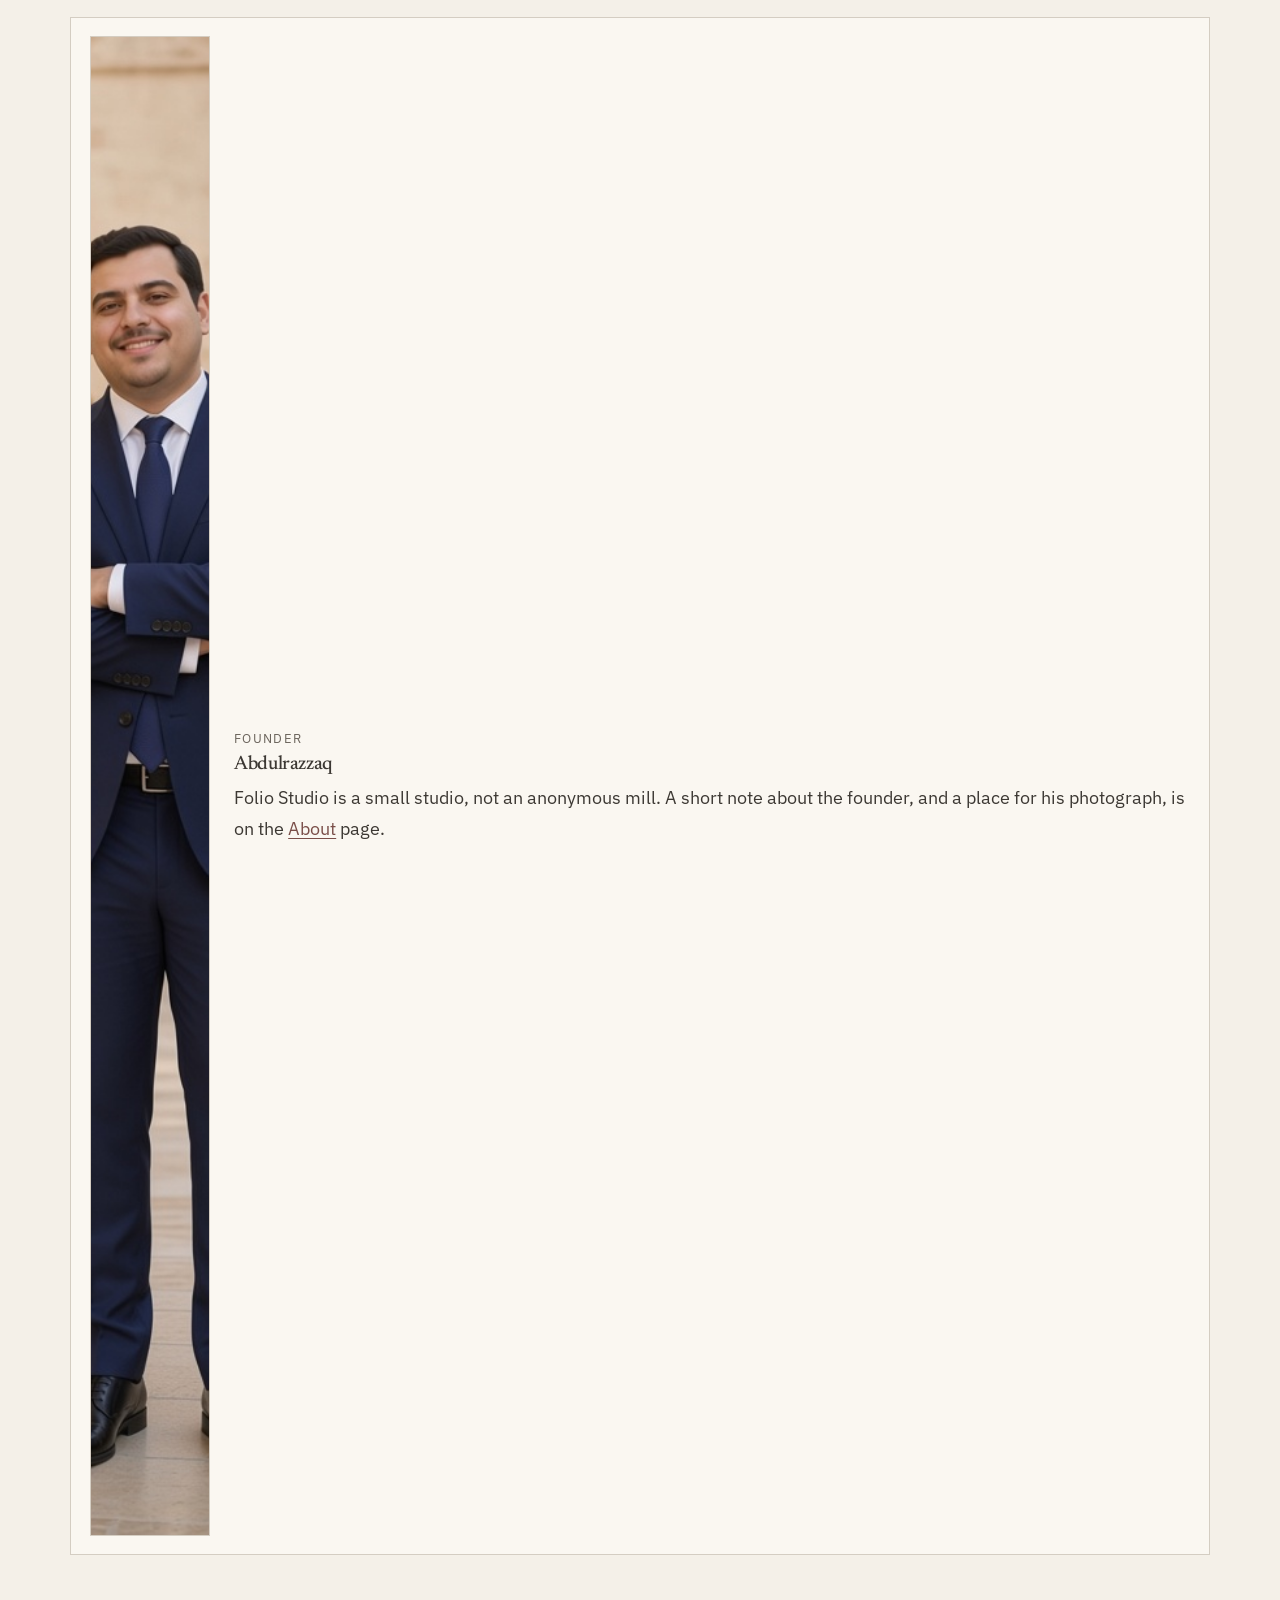
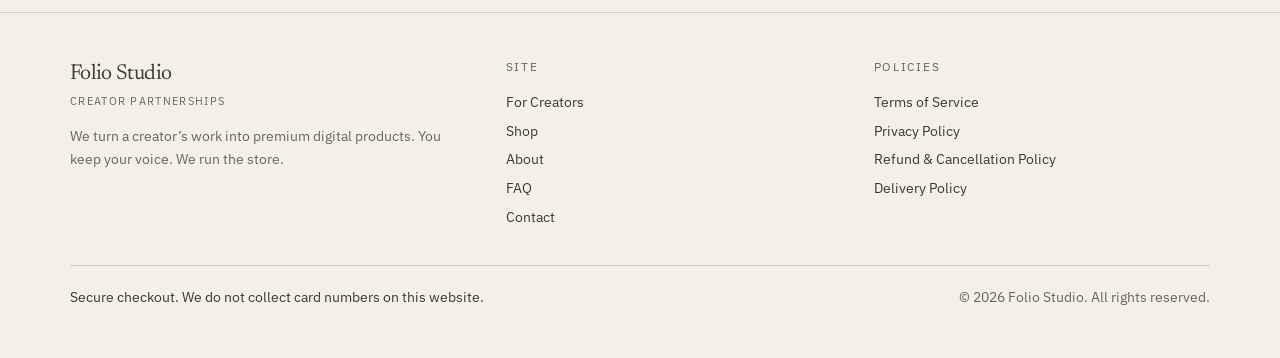
==== commit eb3db152: "Founder photo captions" ====
--- a/index.html
+++ b/index.html
@@ -123,7 +123,7 @@
         <p class="kicker">The studio</p>
         <h2>A founder you can put a name to.</h2>
         <div class="home-founder">
-          <img src="images/founder.jpg" alt="Placeholder portrait for Abdulrazzaq, founder of Folio Studio. A photograph will replace this image." width="1200" height="1500">
+          <img src="images/founder.jpg" alt="Abdulrazzaq, founder of Folio Studio" width="1200" height="1500">
           <div>
             <p class="role" style="margin:0 0 0.25rem; font-size:0.8rem; letter-spacing:0.1em; text-transform:uppercase; color:var(--muted);">Founder</p>
             <h3 style="margin-bottom:0.35rem;">Abdulrazzaq</h3>
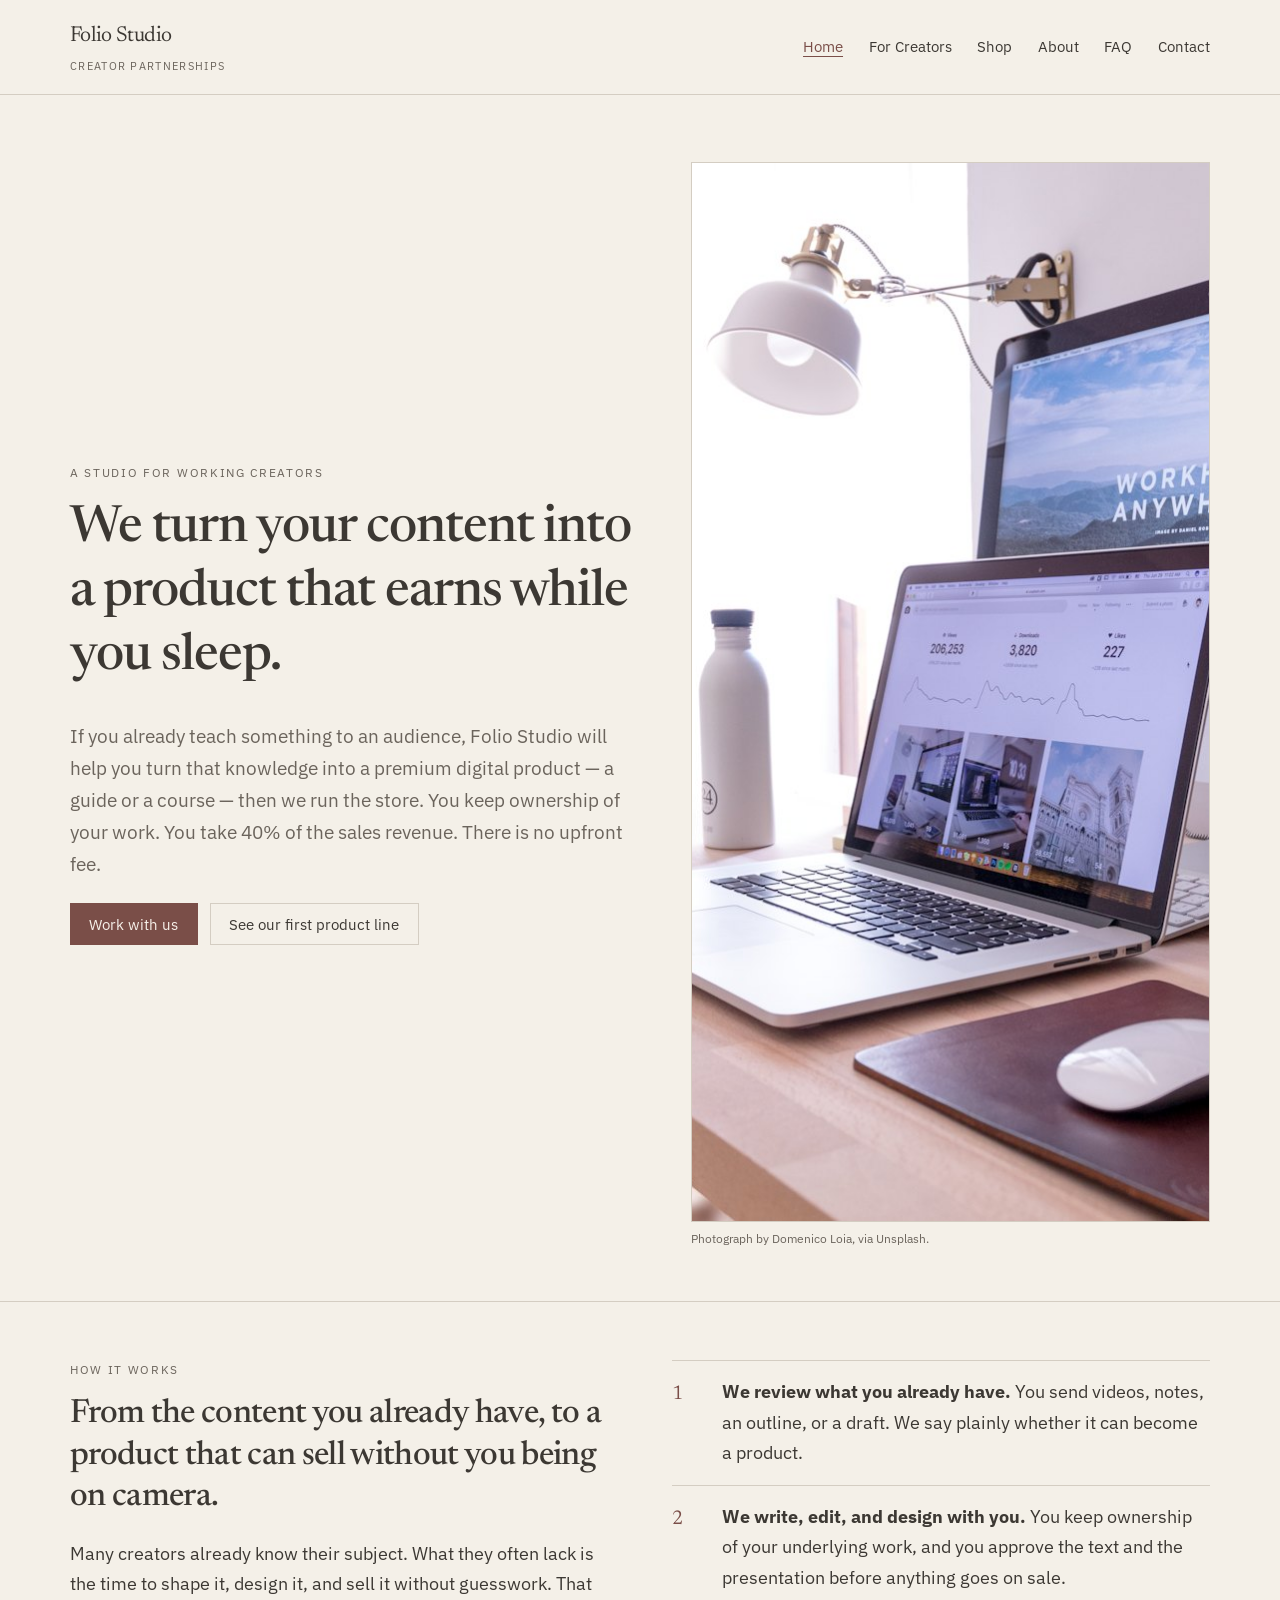
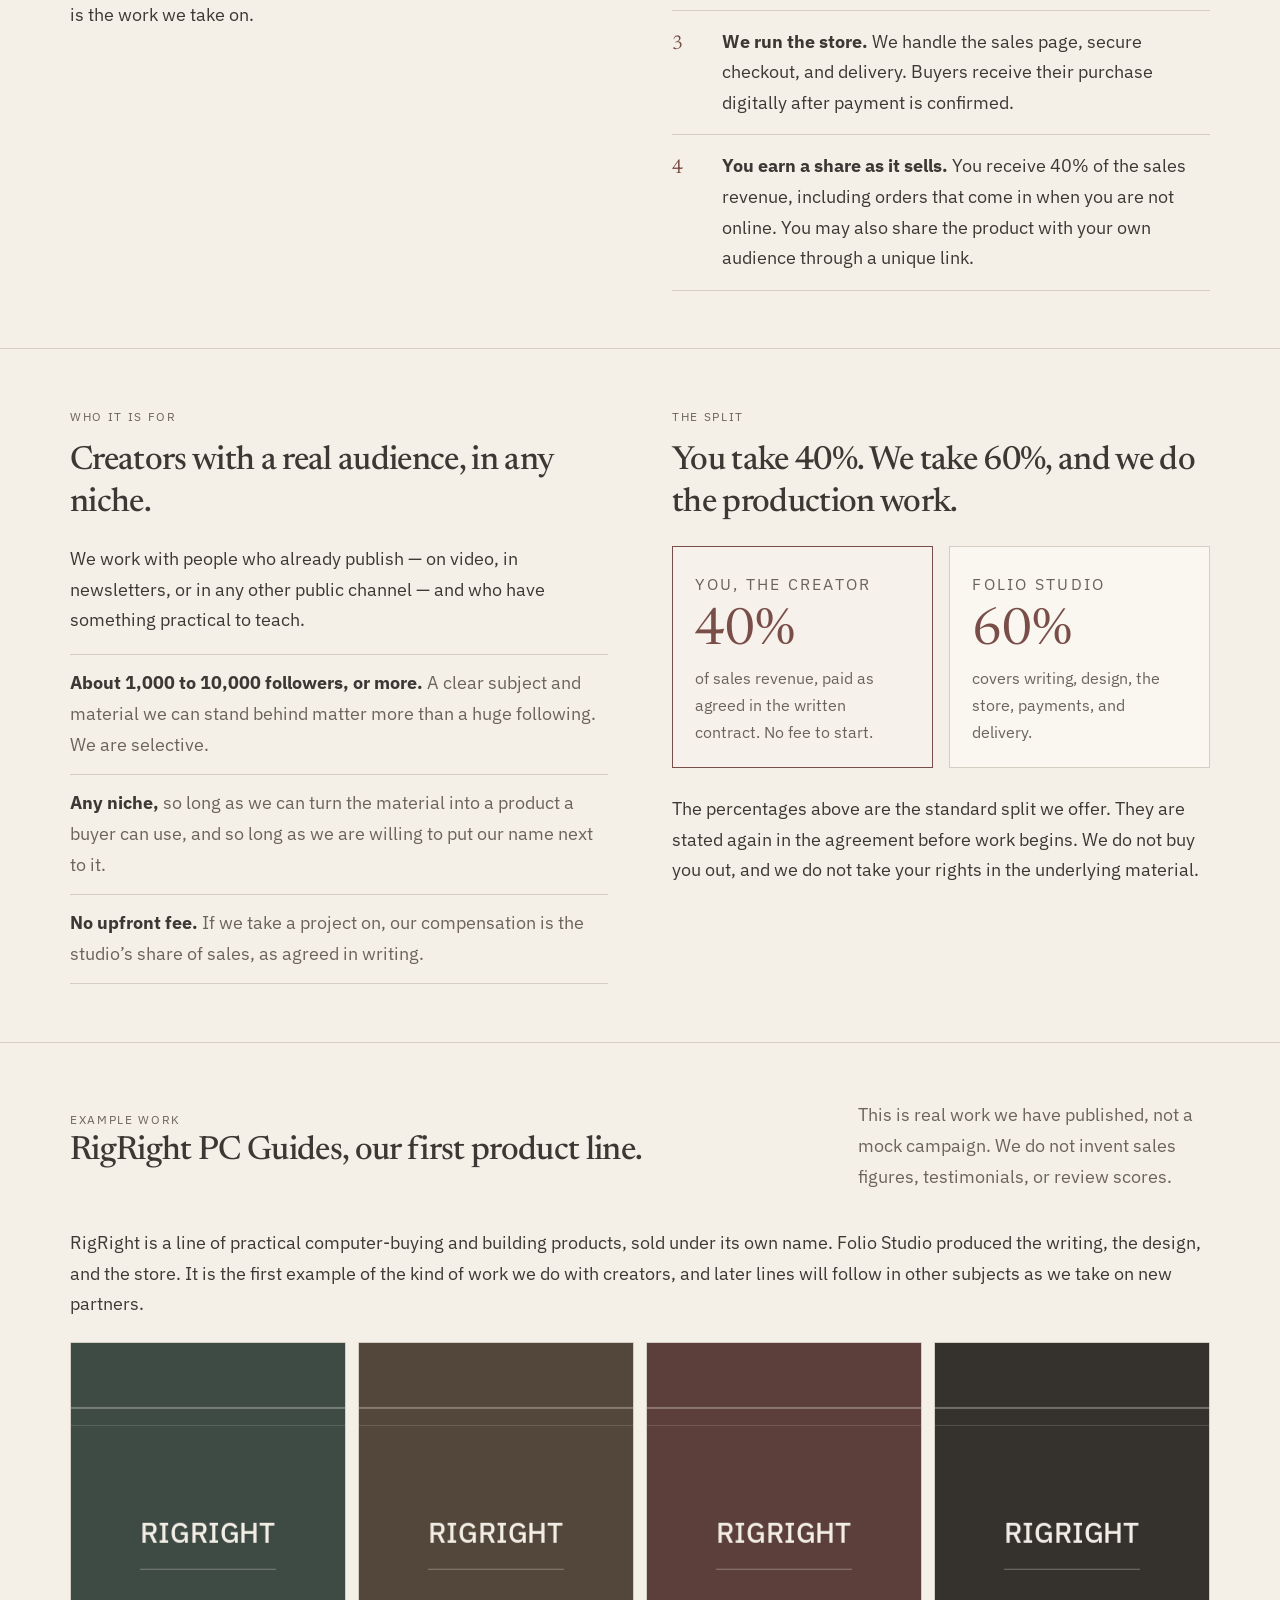
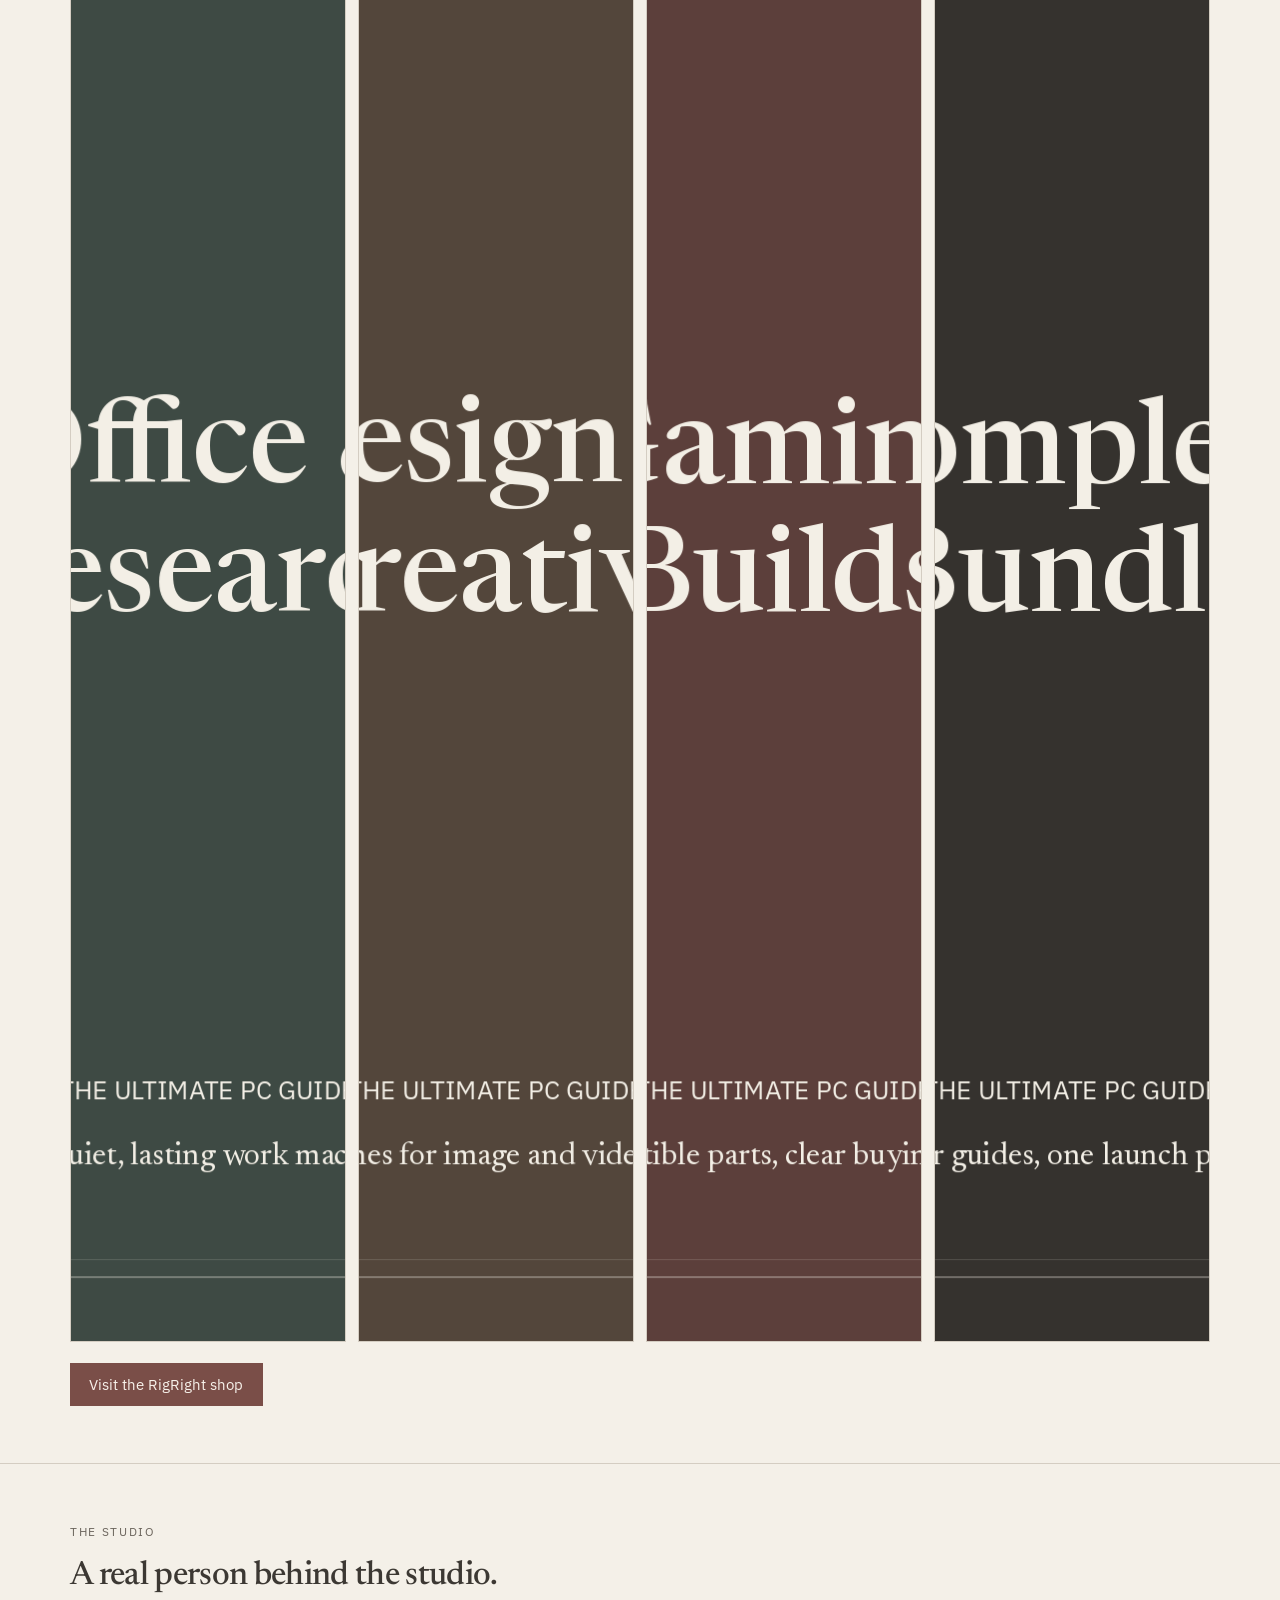
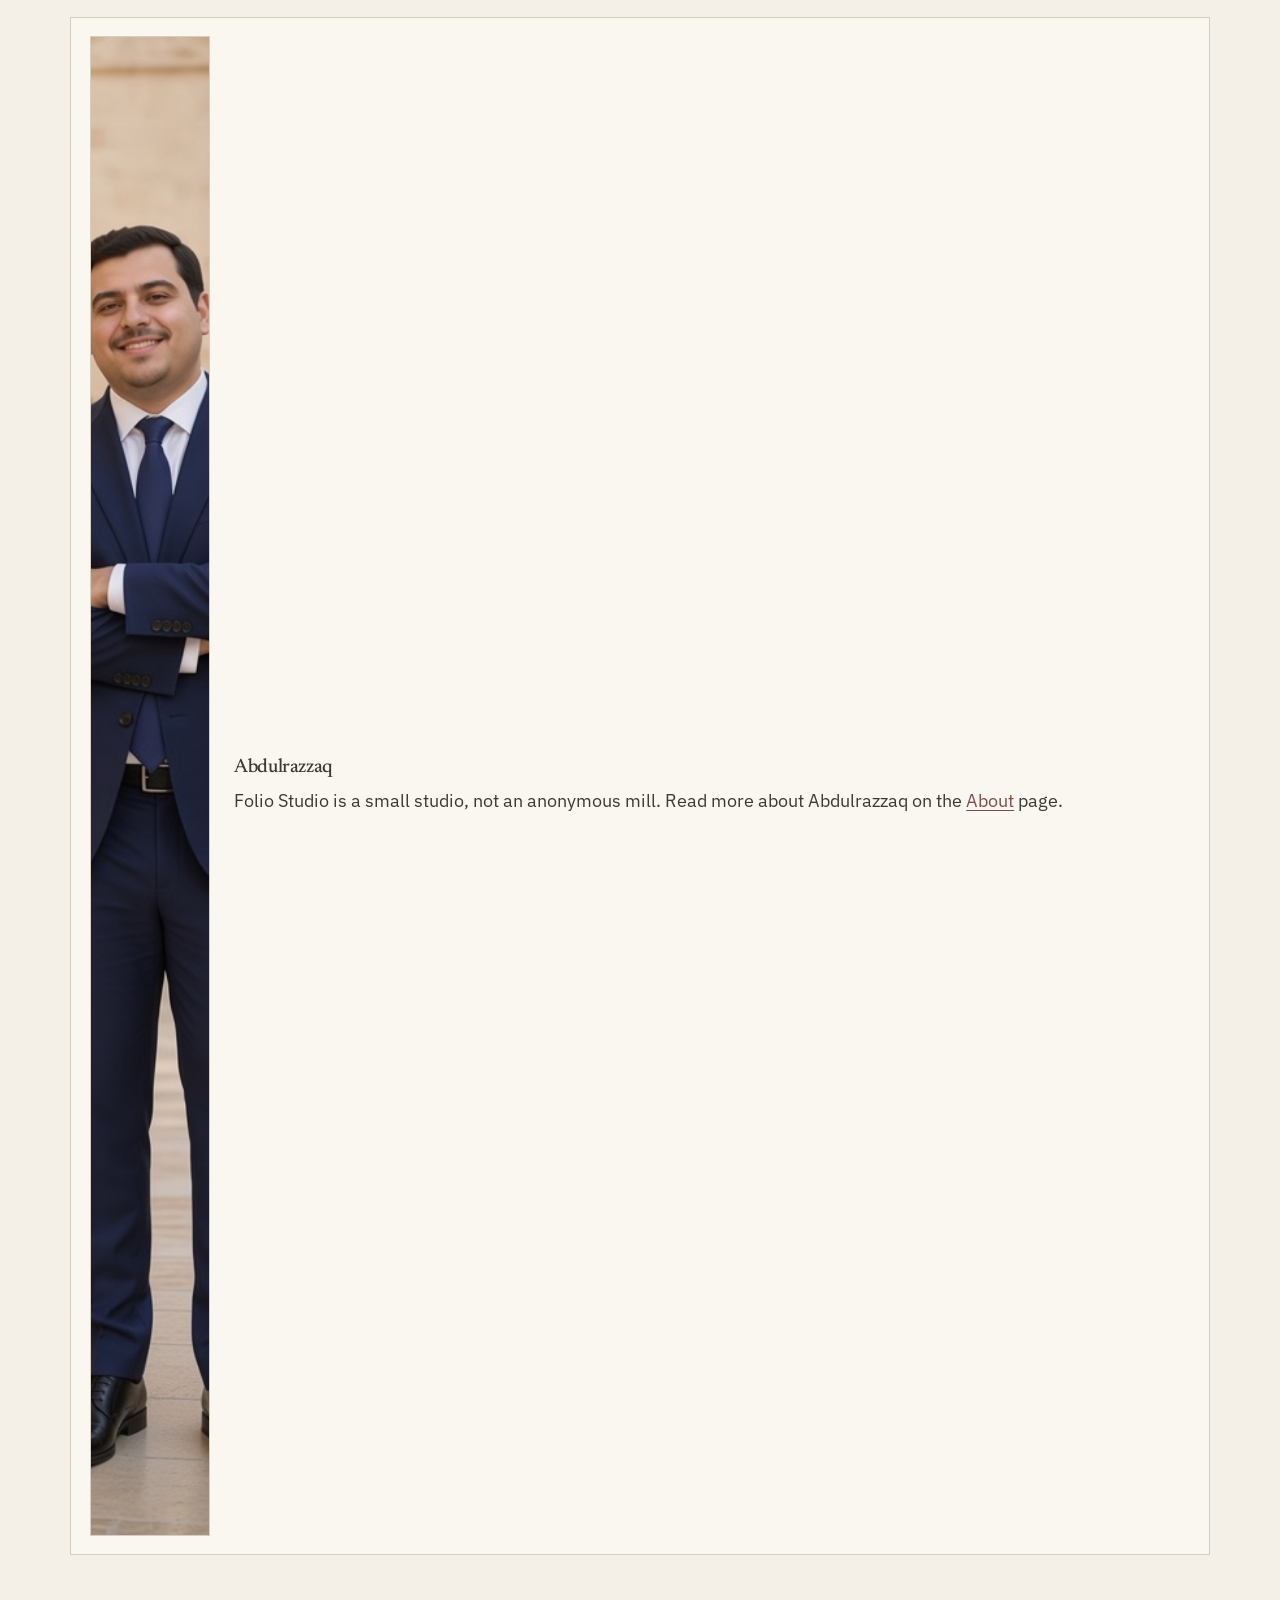
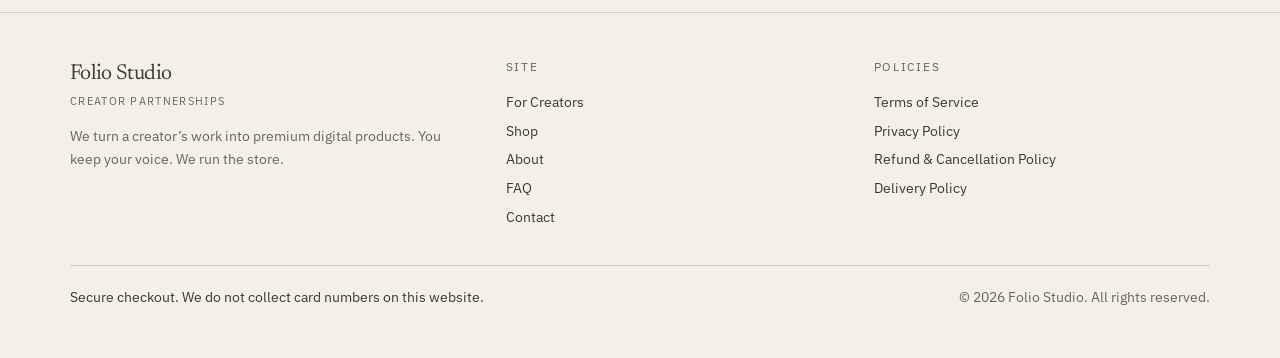
==== commit 0f9d5993: "Show name only" ====
--- a/index.html
+++ b/index.html
@@ -121,13 +121,12 @@
     <section class="section">
       <div class="wrap">
         <p class="kicker">The studio</p>
-        <h2>A founder you can put a name to.</h2>
+        <h2>A real person behind the studio.</h2>
         <div class="home-founder">
-          <img src="images/founder.jpg" alt="Abdulrazzaq, founder of Folio Studio" width="1200" height="1500">
+          <img src="images/founder.jpg" alt="Abdulrazzaq, Folio Studio" width="1200" height="1500">
           <div>
-            <p class="role" style="margin:0 0 0.25rem; font-size:0.8rem; letter-spacing:0.1em; text-transform:uppercase; color:var(--muted);">Founder</p>
             <h3 style="margin-bottom:0.35rem;">Abdulrazzaq</h3>
-            <p style="margin:0;">Folio Studio is a small studio, not an anonymous mill. A short note about the founder, and a place for his photograph, is on the <a href="about.html">About</a> page.</p>
+            <p style="margin:0;">Folio Studio is a small studio, not an anonymous mill. Read more about Abdulrazzaq on the <a href="about.html">About</a> page.</p>
           </div>
         </div>
       </div>
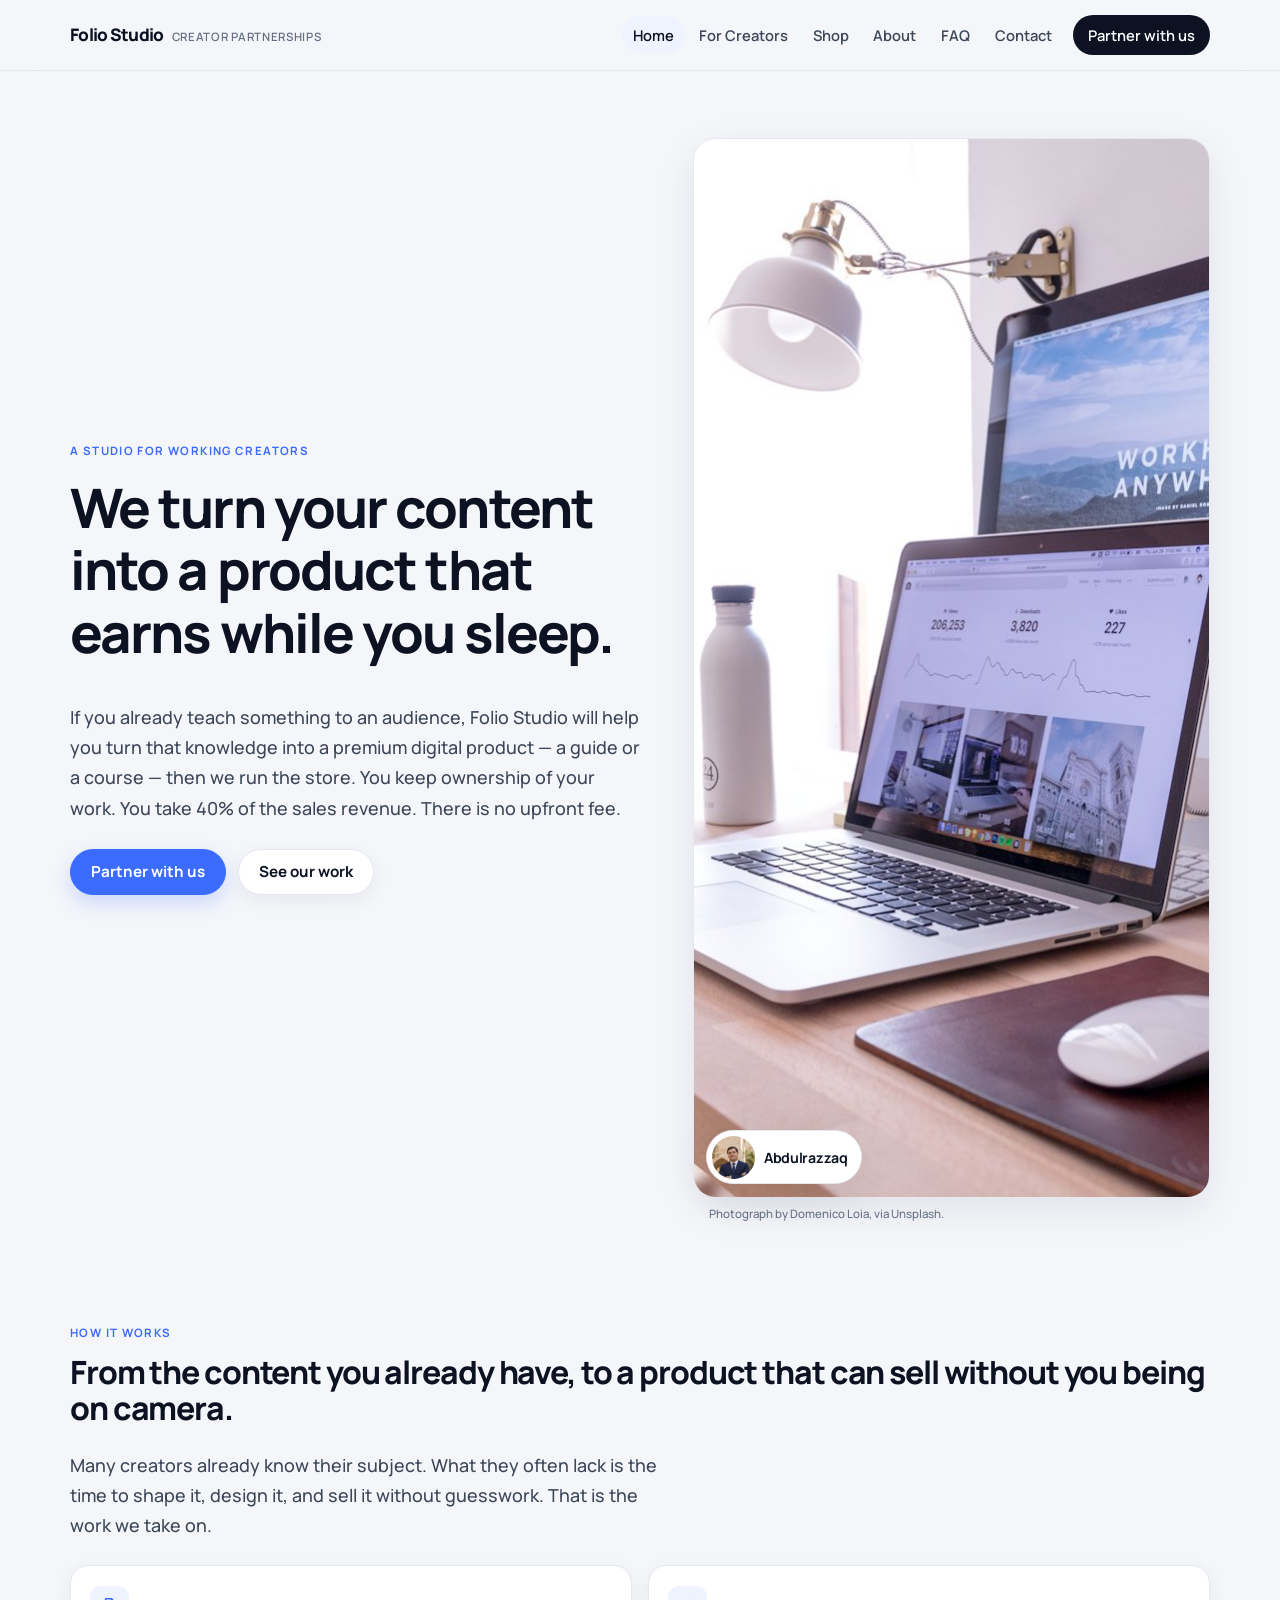
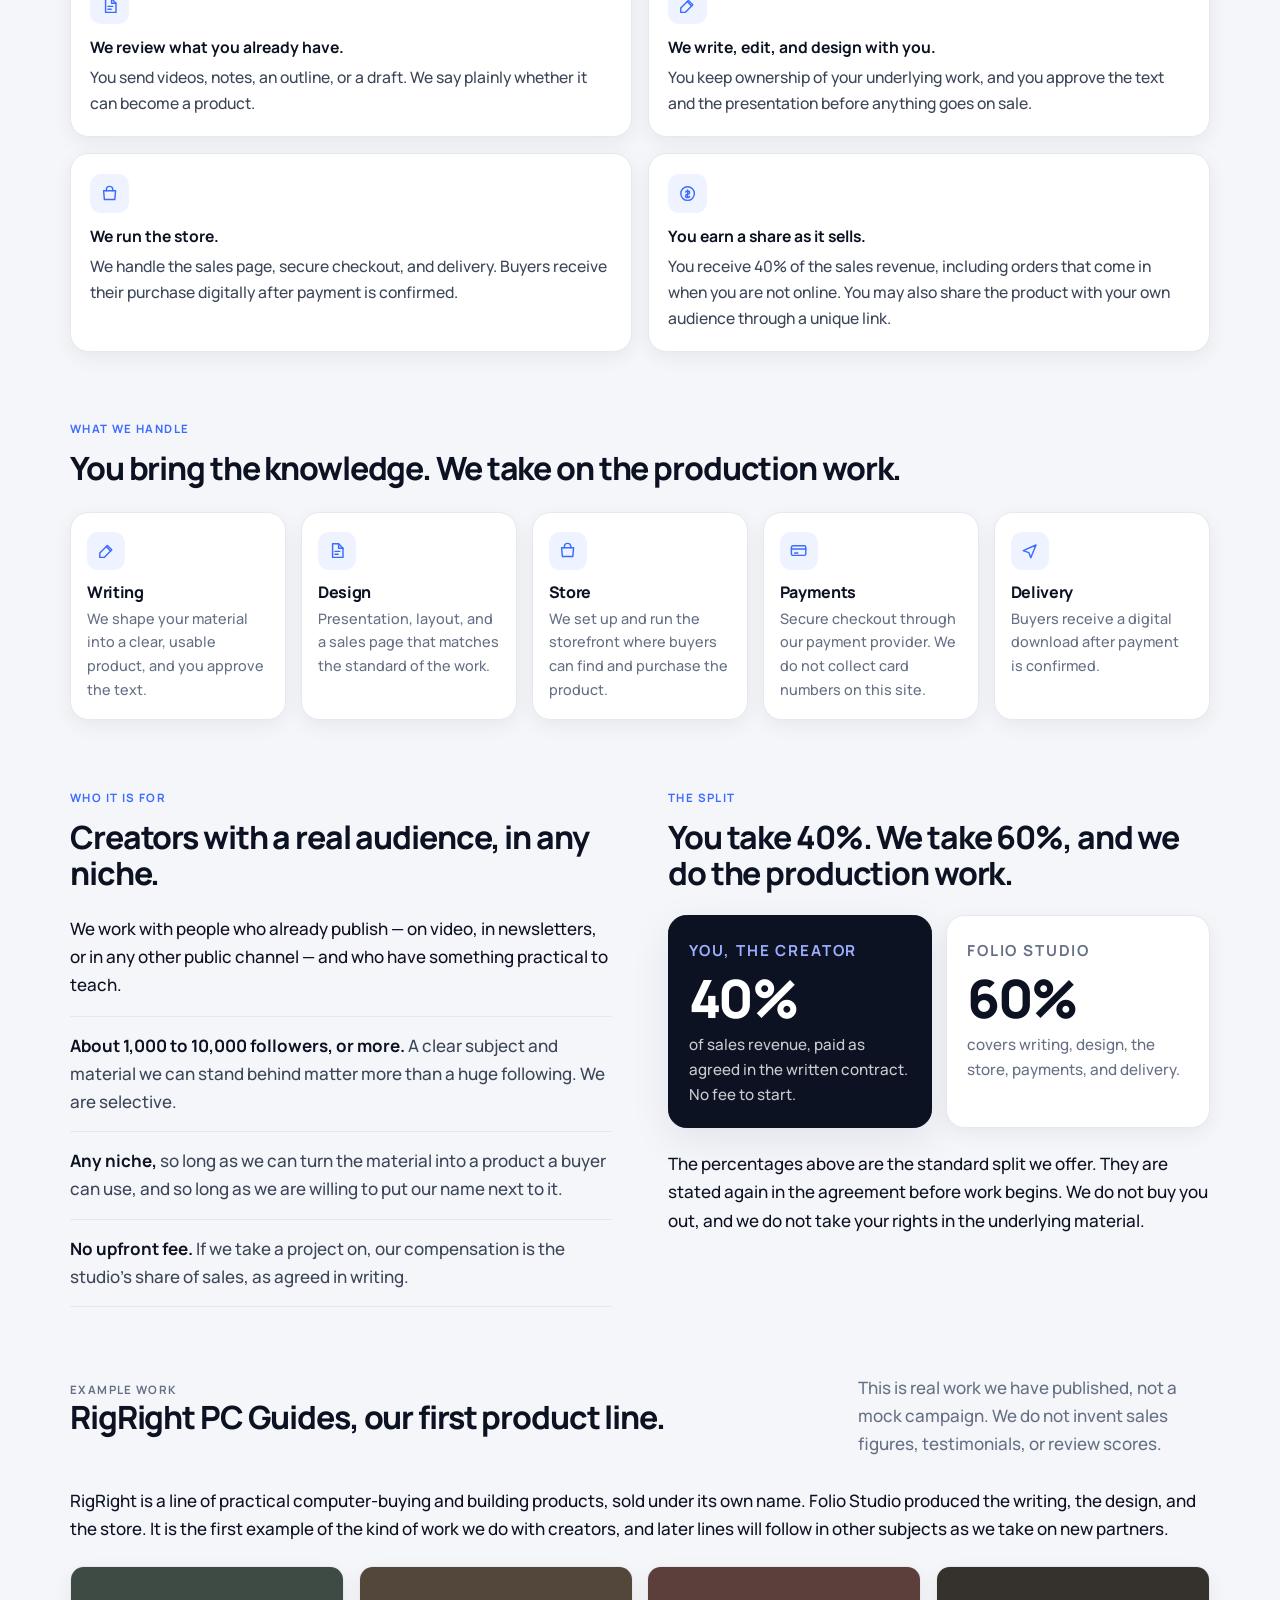
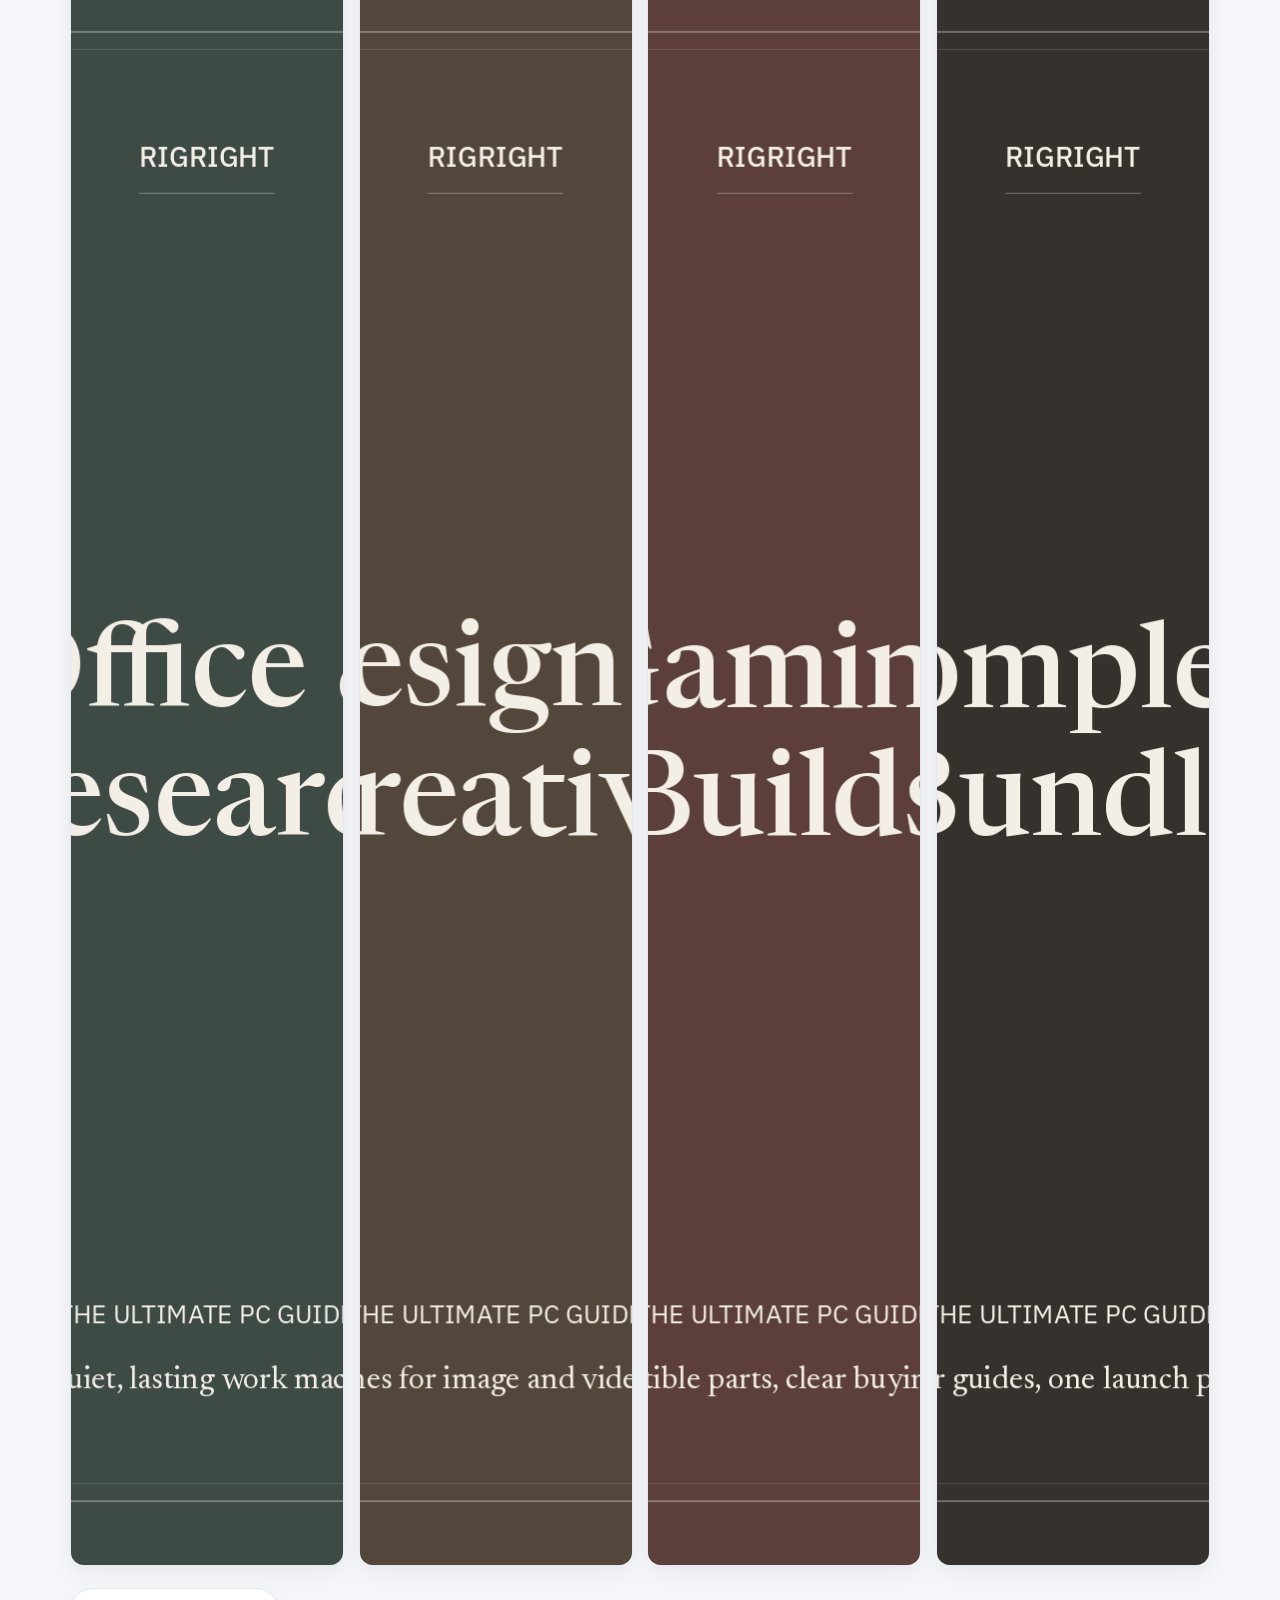
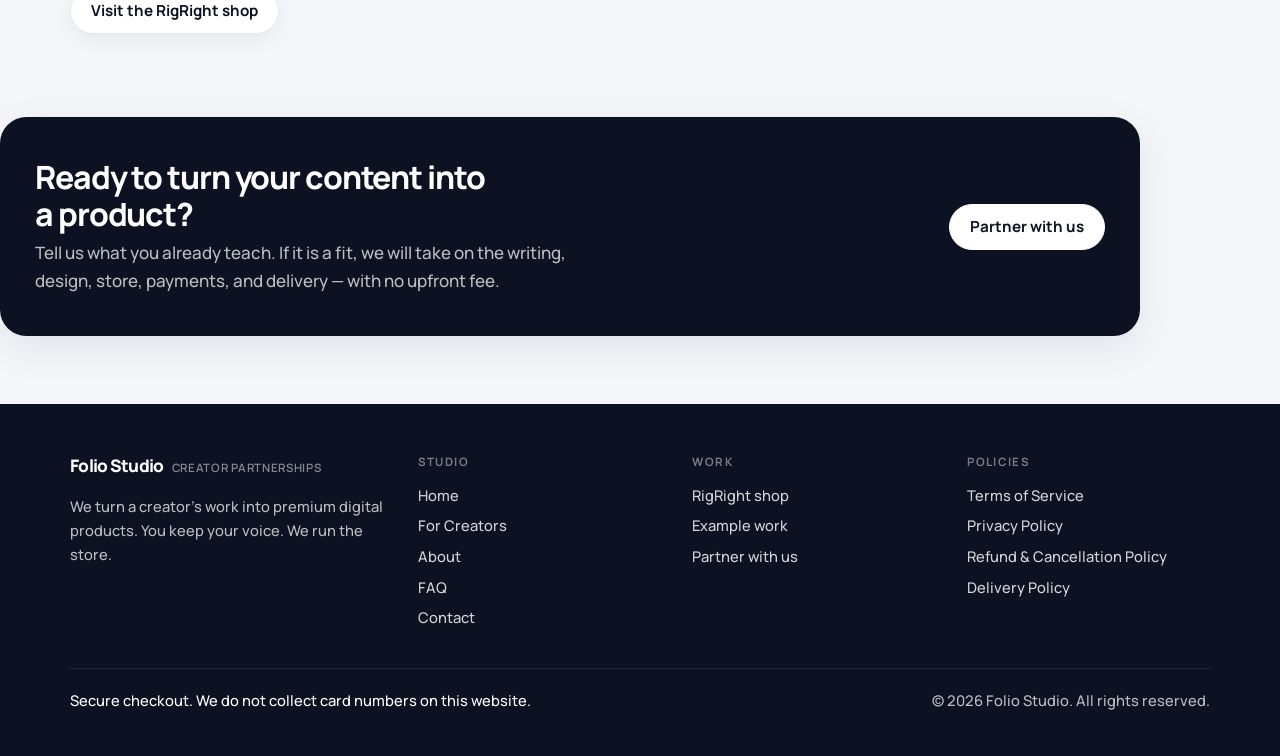
==== commit bbbe630d: "Redesign Folio Studio as a modern agency site. Use a contemporary sans-serif layout with a strong he" ====
--- a/index.html
+++ b/index.html
@@ -7,7 +7,7 @@
   <meta name="description" content="Folio Studio partners with creators to turn existing content into premium digital products — guides and courses — and we handle the writing, design, store, payments, and delivery.">
   <link rel="preconnect" href="https://fonts.googleapis.com">
   <link rel="preconnect" href="https://fonts.gstatic.com" crossorigin>
-  <link href="https://fonts.googleapis.com/css2?family=IBM+Plex+Sans:ital,wght@0,400;0,500;1,400&family=Newsreader:ital,opsz,wght@0,6..72,400;0,6..72,500;1,6..72,400&display=swap" rel="stylesheet">
+  <link href="https://fonts.googleapis.com/css2?family=Manrope:wght@500;600;700;800&display=swap" rel="stylesheet">
   <link rel="stylesheet" href="css/styles.css">
 </head>
 <body>
@@ -23,6 +23,7 @@
         <a href="about.html">About</a>
         <a href="faq.html">FAQ</a>
         <a href="contact.html">Contact</a>
+        <a class="nav-cta" href="creators.html">Partner with us</a>
       </nav>
     </div>
   </header>
@@ -30,36 +31,82 @@
 
     <section class="hero">
       <div class="wrap hero-grid">
-        <div>
+        <div class="hero-copy">
           <p class="kicker">A studio for working creators</p>
           <h1>We turn your content into a product that earns while you sleep.</h1>
           <p class="lead">If you already teach something to an audience, Folio Studio will help you turn that knowledge into a premium digital product — a guide or a course — then we run the store. You keep ownership of your work. You take 40% of the sales revenue. There is no upfront fee.</p>
           <div class="btn-row">
-            <a class="btn" href="creators.html">Work with us</a>
-            <a class="btn btn-ghost" href="shop.html">See our first product line</a>
+            <a class="btn" href="creators.html">Partner with us</a>
+            <a class="btn btn-ghost" href="#work">See our work</a>
           </div>
         </div>
-        <figure class="hero-photo">
+        <figure class="hero-visual">
           <img src="images/photos/desk.jpg" alt="A light wooden desk with a laptop, a large display, and a leather mouse pad in soft daylight." width="1600" height="1060">
+            <aside class="person-card">
+              <span class="person-photo"><img src="images/founder.jpg" alt="Abdulrazzaq" width="864" height="1152"></span>
+              <p>Abdulrazzaq</p>
+            </aside>
           <figcaption>Photograph by Domenico Loia, via Unsplash.</figcaption>
         </figure>
       </div>
     </section>
 
     <section class="section">
-      <div class="wrap split">
-        <div>
-          <p class="kicker">How it works</p>
-          <h2>From the content you already have, to a product that can sell without you being on camera.</h2>
-          <p>Many creators already know their subject. What they often lack is the time to shape it, design it, and sell it without guesswork. That is the work we take on.</p>
-        </div>
-        <div>
-          <ol class="steps">
-            <li><span class="n">1</span><div><strong>We review what you already have.</strong> You send videos, notes, an outline, or a draft. We say plainly whether it can become a product.</div></li>
-            <li><span class="n">2</span><div><strong>We write, edit, and design with you.</strong> You keep ownership of your underlying work, and you approve the text and the presentation before anything goes on sale.</div></li>
-            <li><span class="n">3</span><div><strong>We run the store.</strong> We handle the sales page, secure checkout, and delivery. Buyers receive their purchase digitally after payment is confirmed.</div></li>
-            <li><span class="n">4</span><div><strong>You earn a share as it sells.</strong> You receive 40% of the sales revenue, including orders that come in when you are not online. You may also share the product with your own audience through a unique link.</div></li>
-          </ol>
+      <div class="wrap">
+        <p class="kicker">How it works</p>
+        <h2>From the content you already have, to a product that can sell without you being on camera.</h2>
+        <p class="lead">Many creators already know their subject. What they often lack is the time to shape it, design it, and sell it without guesswork. That is the work we take on.</p>
+        <ol class="steps">
+          <li>
+            <span class="step-icon"><svg viewBox="0 0 24 24" fill="none" stroke="currentColor" stroke-width="1.8" stroke-linecap="round" stroke-linejoin="round" aria-hidden="true"><path d="M7 3.5h7.5L20 9v11.5H7z"/><path d="M14.5 3.5V9H20"/><path d="M10 13h6M10 16.5h4"/></svg></span>
+            <div><strong>We review what you already have.</strong> You send videos, notes, an outline, or a draft. We say plainly whether it can become a product.</div>
+          </li>
+          <li>
+            <span class="step-icon"><svg viewBox="0 0 24 24" fill="none" stroke="currentColor" stroke-width="1.8" stroke-linecap="round" stroke-linejoin="round" aria-hidden="true"><path d="M13 5.5l5.5 5.5L9 20.5H3.5V15z"/><path d="M11.5 7l5.5 5.5"/></svg></span>
+            <div><strong>We write, edit, and design with you.</strong> You keep ownership of your underlying work, and you approve the text and the presentation before anything goes on sale.</div>
+          </li>
+          <li>
+            <span class="step-icon"><svg viewBox="0 0 24 24" fill="none" stroke="currentColor" stroke-width="1.8" stroke-linecap="round" stroke-linejoin="round" aria-hidden="true"><path d="M4.5 8.5h15l-1 11h-13z"/><path d="M8 8.5V7a4 4 0 0 1 8 0v1.5"/></svg></span>
+            <div><strong>We run the store.</strong> We handle the sales page, secure checkout, and delivery. Buyers receive their purchase digitally after payment is confirmed.</div>
+          </li>
+          <li>
+            <span class="step-icon"><svg viewBox="0 0 24 24" fill="none" stroke="currentColor" stroke-width="1.8" stroke-linecap="round" stroke-linejoin="round" aria-hidden="true"><circle cx="12" cy="12" r="8.5"/><path d="M12 7.5v9M9.5 10c.4-.8 1.3-1.3 2.5-1.3 1.5 0 2.5.8 2.5 2s-1 2-2.5 2.2c-1.6.2-2.6.9-2.6 2.1 0 1.1 1 2 2.6 2 1.3 0 2.2-.6 2.5-1.4"/></svg></span>
+            <div><strong>You earn a share as it sells.</strong> You receive 40% of the sales revenue, including orders that come in when you are not online. You may also share the product with your own audience through a unique link.</div>
+          </li>
+        </ol>
+      </div>
+    </section>
+
+    <section class="section">
+      <div class="wrap">
+        <p class="kicker">What we handle</p>
+        <h2>You bring the knowledge. We take on the production work.</h2>
+        <div class="handle-grid">
+          <article class="handle-card">
+            <div class="step-icon"><svg viewBox="0 0 24 24" fill="none" stroke="currentColor" stroke-width="1.8" stroke-linecap="round" stroke-linejoin="round" aria-hidden="true"><path d="M13 5.5l5.5 5.5L9 20.5H3.5V15z"/><path d="M11.5 7l5.5 5.5"/></svg></div>
+            <h3>Writing</h3>
+            <p>We shape your material into a clear, usable product, and you approve the text.</p>
+          </article>
+          <article class="handle-card">
+            <div class="step-icon"><svg viewBox="0 0 24 24" fill="none" stroke="currentColor" stroke-width="1.8" stroke-linecap="round" stroke-linejoin="round" aria-hidden="true"><path d="M7 3.5h7.5L20 9v11.5H7z"/><path d="M14.5 3.5V9H20"/><path d="M10 13h6M10 16.5h4"/></svg></div>
+            <h3>Design</h3>
+            <p>Presentation, layout, and a sales page that matches the standard of the work.</p>
+          </article>
+          <article class="handle-card">
+            <div class="step-icon"><svg viewBox="0 0 24 24" fill="none" stroke="currentColor" stroke-width="1.8" stroke-linecap="round" stroke-linejoin="round" aria-hidden="true"><path d="M4.5 8.5h15l-1 11h-13z"/><path d="M8 8.5V7a4 4 0 0 1 8 0v1.5"/></svg></div>
+            <h3>Store</h3>
+            <p>We set up and run the storefront where buyers can find and purchase the product.</p>
+          </article>
+          <article class="handle-card">
+            <div class="step-icon"><svg viewBox="0 0 24 24" fill="none" stroke="currentColor" stroke-width="1.8" stroke-linecap="round" stroke-linejoin="round" aria-hidden="true"><rect x="3" y="6" width="18" height="12" rx="2"/><path d="M3 10h18M7 15h4"/></svg></div>
+            <h3>Payments</h3>
+            <p>Secure checkout through our payment provider. We do not collect card numbers on this site.</p>
+          </article>
+          <article class="handle-card">
+            <div class="step-icon"><svg viewBox="0 0 24 24" fill="none" stroke="currentColor" stroke-width="1.8" stroke-linecap="round" stroke-linejoin="round" aria-hidden="true"><path d="M4 12l16-7-6.5 16-2.5-6.5z"/></svg></div>
+            <h3>Delivery</h3>
+            <p>Buyers receive a digital download after payment is confirmed.</p>
+          </article>
         </div>
       </div>
     </section>
@@ -113,24 +160,20 @@
           <a href="shop.html#bundle"><img src="images/covers/bundle.png" alt="Cover: RigRight Complete Bundle" width="1200" height="1600"></a>
         </div>
         <div class="btn-row" style="margin-top:0;">
-          <a class="btn" href="shop.html">Visit the RigRight shop</a>
-        </div>
-      </div>
-    </section>
-
-    <section class="section">
-      <div class="wrap">
-        <p class="kicker">The studio</p>
-        <h2>A real person behind the studio.</h2>
-        <div class="home-founder">
-          <img src="images/founder.jpg" alt="Abdulrazzaq, Folio Studio" width="1200" height="1500">
-          <div>
-            <h3 style="margin-bottom:0.35rem;">Abdulrazzaq</h3>
-            <p style="margin:0;">Folio Studio is a small studio, not an anonymous mill. Read more about Abdulrazzaq on the <a href="about.html">About</a> page.</p>
-          </div>
-        </div>
-      </div>
-    </section>
+          <a class="btn btn-ghost" href="shop.html">Visit the RigRight shop</a>
+        </div>
+      </div>
+    </section>
+
+    <div class="wrap cta-band">
+      <div class="cta-band-inner">
+        <div>
+          <h2>Ready to turn your content into a product?</h2>
+          <p>Tell us what you already teach. If it is a fit, we will take on the writing, design, store, payments, and delivery — with no upfront fee.</p>
+        </div>
+        <a class="btn btn-light" href="creators.html">Partner with us</a>
+      </div>
+    </div>
 
   </main>
   <footer class="site-footer">
@@ -138,16 +181,24 @@
       <div class="footer-grid">
         <div>
           <a class="wordmark" href="index.html">Folio Studio<span>Creator partnerships</span></a>
-          <p style="margin-top:0.8rem">We turn a creator’s work into premium digital products. You keep your voice. We run the store.</p>
-        </div>
-        <div>
-          <p class="kicker">Site</p>
+          <p style="margin-top:0.85rem">We turn a creator’s work into premium digital products. You keep your voice. We run the store.</p>
+        </div>
+        <div>
+          <p class="kicker">Studio</p>
           <ul>
+            <li><a href="index.html">Home</a></li>
             <li><a href="creators.html">For Creators</a></li>
-            <li><a href="shop.html">Shop</a></li>
             <li><a href="about.html">About</a></li>
             <li><a href="faq.html">FAQ</a></li>
             <li><a href="contact.html">Contact</a></li>
+          </ul>
+        </div>
+        <div>
+          <p class="kicker">Work</p>
+          <ul>
+            <li><a href="shop.html">RigRight shop</a></li>
+            <li><a href="index.html#work">Example work</a></li>
+            <li><a href="creators.html">Partner with us</a></li>
           </ul>
         </div>
         <div>
--- a/css/styles.css
+++ b/css/styles.css
@@ -1,46 +1,53 @@
-/* RigRight — editorial site styles */
+/* Folio Studio — modern agency styles */
 :root {
-  --paper: #f4f0e8;
-  --paper-deep: #ece7de;
-  --card: #faf7f1;
-  --ink: #3c3833;
-  --muted: #6b645c;
-  --rule: #d4cdc2;
-  --accent: #7a4e48;
-  --accent-hover: #5f3c37;
-  --on-accent: #f7f1ea;
+  --bg: #f5f6fa;
+  --surface: #ffffff;
+  --ink: #0c1222;
+  --ink-soft: #3c4658;
+  --muted: #667085;
+  --line: #e6e8ef;
+  --accent: #3b6cff;
+  --accent-hover: #2954e6;
+  --accent-soft: #eef3ff;
+  --navy: #0c1222;
+  --on-accent: #ffffff;
+  --shadow: 0 12px 40px rgba(12, 18, 34, 0.08);
+  --shadow-sm: 0 6px 20px rgba(12, 18, 34, 0.06);
+  --radius: 1.15rem;
+  --radius-sm: 0.85rem;
   --max: 1140px;
-  --serif: "Newsreader", "Iowan Old Style", "Palatino Linotype", Palatino, Georgia, serif;
-  --sans: "IBM Plex Sans", "Helvetica Neue", Helvetica, Arial, sans-serif;
+  --sans: "Manrope", "Inter", "Helvetica Neue", Helvetica, Arial, sans-serif;
+  --header-h: 4.35rem;
 }
 
 *, *::before, *::after { box-sizing: border-box; }
-html { scroll-behavior: smooth; }
+html { scroll-behavior: smooth; scroll-padding-top: 5.5rem; }
 body {
   margin: 0;
-  background: var(--paper);
+  background: var(--bg);
   color: var(--ink);
   font-family: var(--sans);
-  font-size: 1.125rem; /* 18px */
-  line-height: 1.7;
+  font-size: 1.0625rem;
+  line-height: 1.65;
+  font-weight: 500;
   -webkit-font-smoothing: antialiased;
 }
 img { max-width: 100%; display: block; }
-a { color: var(--accent); text-decoration-thickness: 1px; text-underline-offset: 0.18em; }
-a:hover { color: var(--accent-hover); }
+a { color: var(--accent); text-decoration: none; }
+a:hover { color: var(--accent-hover); text-decoration: underline; text-underline-offset: 0.18em; }
 h1, h2, h3, h4 {
-  font-family: var(--serif);
-  font-weight: 500;
-  letter-spacing: -0.02em;
-  line-height: 1.25;
-  margin: 0 0 0.6em;
-  color: var(--ink);
-}
-h1 { font-size: clamp(2.05rem, 4vw, 3.2rem); }
-h2 { font-size: clamp(1.5rem, 2.6vw, 2.1rem); }
-h3 { font-size: 1.22rem; }
+  font-family: var(--sans);
+  font-weight: 750;
+  letter-spacing: -0.035em;
+  line-height: 1.15;
+  margin: 0 0 0.7em;
+  color: var(--ink);
+}
+h1 { font-size: clamp(2.15rem, 4.6vw, 3.4rem); }
+h2 { font-size: clamp(1.45rem, 2.5vw, 2rem); }
+h3 { font-size: 1.15rem; letter-spacing: -0.02em; }
 p { margin: 0 0 1em; }
-.lead { font-size: 1.18rem; color: var(--muted); max-width: 38rem; line-height: 1.7; }
+.lead { font-size: 1.12rem; color: var(--ink-soft); max-width: 38rem; line-height: 1.7; font-weight: 500; }
 .muted { color: var(--muted); }
 .wrap {
   width: min(var(--max), calc(100% - 2.5rem));
@@ -51,158 +58,379 @@
   left: -999px;
   top: 0;
   background: var(--ink);
-  color: var(--paper);
+  color: #fff;
   padding: 0.5rem 1rem;
-  z-index: 100;
+  z-index: 200;
 }
 .skip:focus { left: 0.75rem; top: 0.75rem; }
 
-/* Header */
+/* Sticky header */
 .site-header {
-  border-bottom: 1px solid var(--rule);
-  background: var(--paper);
+  position: sticky;
+  top: 0;
+  z-index: 80;
+  background: rgba(245, 246, 250, 0.88);
+  backdrop-filter: saturate(1.2) blur(16px);
+  -webkit-backdrop-filter: saturate(1.2) blur(16px);
+  border-bottom: 1px solid var(--line);
 }
 .header-inner {
   display: flex;
   align-items: center;
   justify-content: space-between;
-  gap: 1.5rem;
-  padding: 1.15rem 0;
+  gap: 1.25rem;
+  min-height: var(--header-h);
 }
 .wordmark {
-  font-family: var(--serif);
-  font-size: 1.35rem;
+  font-family: var(--sans);
+  font-size: 1.08rem;
+  font-weight: 800;
   color: var(--ink);
   text-decoration: none;
-  letter-spacing: -0.03em;
-}
-.wordmark:hover { color: var(--ink); }
+  letter-spacing: -0.04em;
+  display: flex;
+  align-items: baseline;
+  gap: 0.5rem;
+}
+.wordmark:hover { color: var(--ink); text-decoration: none; }
 .wordmark span {
-  display: block;
-  font-family: var(--sans);
-  font-size: 0.68rem;
-  letter-spacing: 0.12em;
-  text-transform: uppercase;
-  color: var(--muted);
-  margin-top: 0.1rem;
+  display: none;
+}
+@media (min-width: 980px) {
+  .wordmark span {
+    display: inline;
+    font-size: 0.72rem;
+    font-weight: 600;
+    letter-spacing: 0.06em;
+    text-transform: uppercase;
+    color: var(--muted);
+  }
 }
 .nav {
   display: flex;
   flex-wrap: wrap;
-  gap: 1.35rem 1.6rem;
+  align-items: center;
+  gap: 0.2rem 0.15rem;
 }
 .nav a {
-  color: var(--ink);
+  color: var(--ink-soft);
   text-decoration: none;
-  font-size: 0.95rem;
+  font-size: 0.92rem;
+  font-weight: 600;
+  padding: 0.4rem 0.7rem;
+  border-radius: 999px;
 }
 .nav a:hover,
 .nav a[aria-current="page"] {
-  color: var(--accent);
-  text-decoration: underline;
-  text-underline-offset: 0.28em;
+  color: var(--ink);
+  background: var(--accent-soft);
+  text-decoration: none;
+}
+.nav-cta {
+  display: none;
+  margin-left: 0.45rem;
+  background: var(--ink) !important;
+  color: #fff !important;
+  padding: 0.48rem 0.95rem !important;
+}
+.nav-cta:hover { background: var(--accent) !important; color: #fff !important; }
+@media (min-width: 980px) {
+  .nav-cta { display: inline-block; }
 }
 .nav-toggle {
   display: none;
-  background: none;
-  border: 1px solid var(--rule);
-  color: var(--ink);
-  padding: 0.4rem 0.7rem;
+  background: var(--surface);
+  border: 1px solid var(--line);
+  color: var(--ink);
+  padding: 0.4rem 0.75rem;
   font: inherit;
   font-size: 0.85rem;
+  font-weight: 700;
   cursor: pointer;
+  border-radius: 999px;
 }
 
 /* Buttons */
 .btn {
-  display: inline-block;
+  display: inline-flex;
+  align-items: center;
+  justify-content: center;
   background: var(--accent);
   color: var(--on-accent);
   text-decoration: none;
   border: 1px solid var(--accent);
-  padding: 0.7rem 1.15rem;
+  padding: 0.8rem 1.25rem;
   font-size: 0.95rem;
+  font-weight: 700;
   line-height: 1.2;
   cursor: pointer;
   font-family: var(--sans);
-}
-.btn:hover { background: var(--accent-hover); border-color: var(--accent-hover); color: var(--on-accent); }
+  border-radius: 999px;
+  box-shadow: 0 8px 20px rgba(59, 108, 255, 0.22);
+}
+.btn:hover { background: var(--accent-hover); border-color: var(--accent-hover); color: var(--on-accent); text-decoration: none; }
 .btn-ghost {
-  background: transparent;
-  color: var(--ink);
-  border-color: var(--rule);
-}
-.btn-ghost:hover { background: var(--ink); color: var(--paper); border-color: var(--ink); }
-.btn-row { display: flex; flex-wrap: wrap; gap: 0.75rem; margin-top: 1.4rem; }
+  background: var(--surface);
+  color: var(--ink);
+  border-color: var(--line);
+  box-shadow: var(--shadow-sm);
+}
+.btn-ghost:hover { background: var(--ink); color: #fff; border-color: var(--ink); }
+.btn-light {
+  background: #fff;
+  color: var(--ink);
+  border-color: #fff;
+  box-shadow: none;
+}
+.btn-light:hover { background: var(--accent-soft); color: var(--ink); border-color: var(--accent-soft); }
+.btn-row { display: flex; flex-wrap: wrap; gap: 0.75rem; margin-top: 1.6rem; }
 .btn-full { width: 100%; text-align: center; }
 
 /* Hero / sections */
 .hero {
-  padding: 4.2rem 0 3.4rem;
-  border-bottom: 1px solid var(--rule);
+  padding: 4.2rem 0 3.6rem;
 }
 .hero-grid {
   display: grid;
   grid-template-columns: 1.05fr 0.95fr;
-  gap: 2.5rem 3rem;
-  align-items: center;
-}
-.hero-photo {
-  margin: 0;
-}
-.hero-photo img {
+  gap: 2.8rem 3.2rem;
+  align-items: center;
+}
+.hero-copy .kicker { margin-bottom: 1rem; }
+.hero-visual { position: relative; margin: 0; }
+.hero-visual img {
   width: 100%;
   aspect-ratio: 4 / 3;
   object-fit: cover;
-  border: 1px solid var(--rule);
-}
-.hero-photo figcaption {
-  font-size: 0.78rem;
+  border-radius: calc(var(--radius) + 4px);
+  box-shadow: var(--shadow);
+  border: 1px solid var(--line);
+}
+.hero-visual figcaption {
+  position: absolute;
+  left: 1rem;
+  bottom: -1.6rem;
+  font-size: 0.72rem;
   color: var(--muted);
-  margin-top: 0.45rem;
-  line-height: 1.45;
 }
 .kicker {
-  font-size: 0.75rem;
-  letter-spacing: 0.14em;
+  font-size: 0.72rem;
+  letter-spacing: 0.12em;
   text-transform: uppercase;
-  color: var(--muted);
-  margin: 0 0 0.85rem;
-}
-.section { padding: 3.6rem 0; border-bottom: 1px solid var(--rule); }
+  font-weight: 700;
+  color: var(--accent);
+  margin: 0 0 0.75rem;
+}
+.section { padding: 4.2rem 0; }
+.section + .section { padding-top: 0; }
+.band, .cta-band, .page-title, .site-footer { }
 .section-head {
   display: grid;
   grid-template-columns: 1fr minmax(0, 22rem);
   gap: 1.5rem 3rem;
-  margin-bottom: 2.25rem;
+  margin-bottom: 1.8rem;
   align-items: end;
 }
 .section-head p { margin: 0; color: var(--muted); }
 .split {
   display: grid;
   grid-template-columns: 1fr 1fr;
-  gap: 2.5rem 4rem;
-}
-.steps { list-style: none; margin: 0; padding: 0; }
+  gap: 2rem 3.5rem;
+}
+
+/* How-it-works step cards */
+.steps {
+  list-style: none;
+  margin: 1.5rem 0 0;
+  padding: 0;
+  display: grid;
+  grid-template-columns: repeat(2, 1fr);
+  gap: 1rem;
+}
 .steps li {
-  display: grid;
-  grid-template-columns: 2.2rem 1fr;
+  display: flex;
+  flex-direction: column;
+  gap: 0.7rem;
+  padding: 1.25rem 1.2rem 1.2rem;
+  background: var(--surface);
+  border: 1px solid var(--line);
+  border-radius: var(--radius);
+  box-shadow: var(--shadow-sm);
+}
+.steps .n, .step-icon {
+  width: 2.4rem;
+  height: 2.4rem;
+  border-radius: 0.7rem;
+  background: var(--accent-soft);
+  color: var(--accent);
+  display: inline-flex;
+  align-items: center;
+  justify-content: center;
+  font-weight: 800;
+  font-size: 0.95rem;
+}
+.step-icon svg { width: 1.2rem; height: 1.2rem; display: block; }
+.steps strong { display: block; margin-bottom: 0.25rem; color: var(--ink); }
+.steps li div { color: var(--ink-soft); font-size: 0.98rem; }
+
+/* Handle grid */
+.handle-grid {
+  display: grid;
+  grid-template-columns: repeat(5, 1fr);
   gap: 0.9rem;
-  padding: 1rem 0;
-  border-top: 1px solid var(--rule);
-}
-.steps li:last-child { border-bottom: 1px solid var(--rule); }
-.steps .n {
-  font-family: var(--serif);
-  font-size: 1.25rem;
-  color: var(--accent);
-}
-
-/* Product grid / covers */
+  margin-top: 1.6rem;
+}
+.handle-card {
+  background: var(--surface);
+  border: 1px solid var(--line);
+  border-radius: var(--radius);
+  box-shadow: var(--shadow-sm);
+  padding: 1.15rem 1rem 1.1rem;
+}
+.handle-card .step-icon { margin-bottom: 0.8rem; }
+.handle-card h3 { margin: 0 0 0.35rem; font-size: 1rem; }
+.handle-card p { margin: 0; color: var(--muted); font-size: 0.9rem; }
+
+.who-list { margin: 0; padding: 0; list-style: none; }
+.who-list li {
+  padding: 0.95rem 0;
+  border-top: 1px solid var(--line);
+  color: var(--ink-soft);
+}
+.who-list li:last-child { border-bottom: 1px solid var(--line); }
+.who-list strong { color: var(--ink); }
+
+/* 40/60 split */
+.share-grid {
+  display: grid;
+  grid-template-columns: 1fr 1fr;
+  gap: 0.9rem;
+  margin: 1.3rem 0 1.4rem;
+}
+.share-card {
+  background: var(--surface);
+  border: 1px solid var(--line);
+  border-radius: var(--radius);
+  box-shadow: var(--shadow-sm);
+  padding: 1.4rem 1.25rem 1.25rem;
+}
+.share-card .share-fig {
+  font-size: clamp(2.5rem, 5vw, 3.3rem);
+  line-height: 1;
+  font-weight: 800;
+  letter-spacing: -0.05em;
+  color: var(--ink);
+  margin: 0 0 0.45rem;
+}
+.share-card .kicker { margin-bottom: 0.55rem; }
+.share-card p { margin: 0; color: var(--muted); font-size: 0.95rem; }
+.share-card.is-accent {
+  background: var(--ink);
+  border-color: var(--ink);
+  color: #fff;
+  box-shadow: var(--shadow);
+}
+.share-card.is-accent .kicker { color: #9db0ff; }
+.share-card.is-accent .share-fig { color: #fff; }
+.share-card.is-accent p { color: rgba(255,255,255,0.78); }
+
+.case-covers {
+  display: grid;
+  grid-template-columns: repeat(4, 1fr);
+  gap: 0.9rem;
+  margin: 1.4rem 0 1.4rem;
+}
+.case-covers a { display: block; }
+.case-covers img {
+  width: 100%;
+  aspect-ratio: 3 / 4;
+  object-fit: cover;
+  border-radius: var(--radius-sm);
+  box-shadow: var(--shadow-sm);
+  border: 1px solid var(--line);
+}
+
+/* Small corner portrait card — face-cropped from the full portrait */
+.person-card {
+  display: inline-flex;
+  align-items: center;
+  gap: 0.55rem;
+  background: var(--surface);
+  border: 1px solid var(--line);
+  border-radius: 999px;
+  box-shadow: var(--shadow);
+  padding: 0.28rem 0.8rem 0.28rem 0.28rem;
+  max-width: 14rem;
+}
+.person-card .person-photo {
+  width: 2.7rem;
+  height: 2.7rem;
+  border-radius: 50%;
+  overflow: hidden;
+  flex-shrink: 0;
+  background: #d9dee8;
+}
+.person-card .person-photo img {
+  width: 100%;
+  height: 100%;
+  object-fit: cover;
+  object-position: 50% 10%;
+  transform: scale(2.35);
+  transform-origin: 50% 10%;
+}
+.person-card p {
+  margin: 0;
+  font-size: 0.88rem;
+  font-weight: 700;
+  letter-spacing: -0.02em;
+  color: var(--ink);
+}
+.hero-visual .person-card {
+  position: absolute;
+  left: 0.85rem;
+  bottom: 0.85rem;
+}
+.about-panel {
+  position: relative;
+  background: var(--surface);
+  border: 1px solid var(--line);
+  border-radius: calc(var(--radius) + 6px);
+  box-shadow: var(--shadow-sm);
+  padding: 2.2rem 2rem 2rem;
+}
+.about-panel .person-card {
+  position: absolute;
+  top: 1.15rem;
+  right: 1.15rem;
+}
+.about-panel .about-copy {
+  padding-right: 10.5rem;
+}
+
+/* CTA band */
+.cta-band {
+  margin: 1rem 0 4.2rem;
+}
+.cta-band-inner {
+  background: var(--navy);
+  color: #fff;
+  border-radius: calc(var(--radius) + 8px);
+  padding: 2.6rem 2.2rem;
+  display: flex;
+  flex-wrap: wrap;
+  align-items: center;
+  justify-content: space-between;
+  gap: 1.4rem 2rem;
+  box-shadow: var(--shadow);
+}
+.cta-band h2 { color: #fff; margin: 0 0 0.4rem; max-width: 22ch; }
+.cta-band p { margin: 0; color: rgba(255,255,255,0.72); max-width: 34rem; }
+
+/* Product grid / shop */
 .grid-3 {
   display: grid;
   grid-template-columns: repeat(3, 1fr);
-  gap: 1.5rem;
+  gap: 1.2rem;
   align-items: stretch;
 }
 .grid-2 {
@@ -211,18 +439,21 @@
   gap: 1.5rem 2rem;
 }
 .product-card {
-  background: var(--card);
-  border: 1px solid var(--rule);
+  background: var(--surface);
+  border: 1px solid var(--line);
+  border-radius: var(--radius);
+  box-shadow: var(--shadow-sm);
   display: flex;
   flex-direction: column;
   height: 100%;
+  overflow: hidden;
 }
 .cover {
   aspect-ratio: 3 / 4;
   padding: 0;
   position: relative;
   overflow: hidden;
-  background: var(--paper-deep);
+  background: #e8eaf0;
 }
 .cover img {
   width: 100%;
@@ -238,21 +469,23 @@
   align-items: baseline;
   gap: 0.55rem;
   margin: 0.4rem 0 1rem;
-  font-family: var(--serif);
-}
-.price .now { font-size: 1.45rem; color: var(--ink); }
-.price .was { color: var(--muted); text-decoration: line-through; font-size: 1rem; }
+  font-weight: 800;
+}
+.price .now { font-size: 1.45rem; color: var(--ink); letter-spacing: -0.03em; }
+.price .was { color: var(--muted); text-decoration: line-through; font-size: 1rem; font-weight: 600; }
 .flag {
   display: inline-block;
   font-size: 0.68rem;
   letter-spacing: 0.08em;
   text-transform: uppercase;
-  border: 1px solid var(--rule);
-  padding: 0.15rem 0.4rem;
+  font-weight: 700;
+  border: 1px solid var(--line);
+  border-radius: 999px;
+  padding: 0.18rem 0.5rem;
   margin-bottom: 0.5rem;
   color: var(--ink);
 }
-.flag-accent { border-color: var(--accent); color: var(--accent); }
+.flag-accent { border-color: var(--accent-soft); background: var(--accent-soft); color: var(--accent); }
 .product-body .btn { margin-top: auto; align-self: flex-start; }
 .inside { margin: 0 0 1rem; padding: 0 0 0 1.1rem; color: var(--muted); font-size: 0.95rem; }
 .inside li { margin: 0.2rem 0; }
@@ -260,29 +493,31 @@
   display: inline-block;
   margin: 0.65rem 0 0;
   font-size: 0.88rem;
+  font-weight: 700;
 }
 .product-body .sample-link { margin-top: 0.7rem; }
 
-/* Catalog (pricing mockup, editorial treatment) */
-.catalog-intro { text-align: center; max-width: 40rem; margin: 0 auto 0.4rem; }
-.catalog-intro h1, .catalog-intro h2 { margin-bottom: 0.35rem; }
+/* Catalog */
+.catalog-intro { text-align: center; max-width: 42rem; margin: 0 auto 0.4rem; }
+.catalog-intro h1, .catalog-intro h2 { margin-bottom: 0.4rem; }
 .catalog-intro .sub {
-  font-family: var(--serif);
-  font-size: 1.2rem;
+  font-size: 1.15rem;
   color: var(--muted);
   margin: 0 0 0.9rem;
+  font-weight: 550;
 }
 .catalog-note { font-size: 0.95rem; color: var(--muted); margin: 0 auto 1.4rem; max-width: 40rem; }
 .sale-banner {
   display: inline-block;
-  font-size: 0.78rem;
-  letter-spacing: 0.14em;
+  font-size: 0.72rem;
+  letter-spacing: 0.12em;
   text-transform: uppercase;
+  font-weight: 700;
   color: var(--accent);
-  border-top: 1px solid var(--rule);
-  border-bottom: 1px solid var(--rule);
-  padding: 0.5rem 1.1rem;
-  margin: 0 0 1.8rem;
+  background: var(--accent-soft);
+  border-radius: 999px;
+  padding: 0.4rem 0.9rem;
+  margin: 0 0 1.6rem;
 }
 .guide-grid {
   display: grid;
@@ -291,8 +526,10 @@
   align-items: stretch;
 }
 .guide-card {
-  background: var(--card);
-  border: 1px solid var(--rule);
+  background: var(--surface);
+  border: 1px solid var(--line);
+  border-radius: var(--radius);
+  box-shadow: var(--shadow-sm);
   padding: 1.2rem 0.75rem 1.1rem;
   display: flex;
   flex-direction: column;
@@ -303,8 +540,7 @@
 }
 .guide-card.is-popular {
   border: 1.5px solid var(--accent);
-  background: #f6f1ea;
-  box-shadow: 0 0 0 3px rgba(122, 78, 72, 0.06);
+  box-shadow: 0 10px 28px rgba(59, 108, 255, 0.14);
 }
 .popular-badge {
   display: inline-flex;
@@ -313,21 +549,23 @@
   font-size: 0.68rem;
   letter-spacing: 0.08em;
   text-transform: uppercase;
-  color: var(--on-accent);
+  font-weight: 700;
+  color: #fff;
   background: var(--accent);
-  padding: 0.22rem 0.5rem;
+  border-radius: 999px;
+  padding: 0.22rem 0.55rem;
   margin-bottom: 0.65rem;
 }
 .popular-badge svg { width: 0.85rem; height: 0.85rem; }
 .guide-icon {
-  width: 2.7rem;
-  height: 2.7rem;
+  width: 2.6rem;
+  height: 2.6rem;
   color: var(--accent);
   margin: 0.2rem 0 0.75rem;
 }
 .guide-icon svg { width: 100%; height: 100%; display: block; }
 .guide-card h3 {
-  font-size: 1.05rem;
+  font-size: 1.02rem;
   margin: 0 0 0.2rem;
   line-height: 1.3;
 }
@@ -339,11 +577,11 @@
 }
 .guide-price {
   margin: 0.45rem 0 0.85rem;
-  font-family: var(--serif);
   display: flex;
   flex-direction: column;
   align-items: center;
   gap: 0.1rem;
+  font-weight: 800;
 }
 .guide-price .was-row {
   display: flex;
@@ -354,29 +592,33 @@
   color: var(--muted);
   text-decoration: line-through;
   font-size: 0.95rem;
+  font-weight: 600;
 }
 .guide-price .now {
   font-size: 1.85rem;
   line-height: 1.1;
   color: var(--ink);
+  letter-spacing: -0.04em;
 }
 .discount {
   display: inline-block;
-  font-family: var(--sans);
   font-size: 0.68rem;
   letter-spacing: 0.04em;
+  font-weight: 700;
   color: var(--accent);
-  border: 1px solid var(--accent);
-  padding: 0.08rem 0.32rem;
+  background: var(--accent-soft);
+  border-radius: 999px;
+  padding: 0.08rem 0.38rem;
 }
 .guide-card .btn { margin-top: auto; width: 100%; text-align: center; padding: 0.55rem 0.7rem; }
 .guide-card .sample-link { margin-top: 0.55rem; }
 
-/* Wide bundle card */
 .bundle-offer {
   margin-top: 1.1rem;
-  background: var(--card);
-  border: 1px solid var(--rule);
+  background: var(--surface);
+  border: 1px solid var(--line);
+  border-radius: var(--radius);
+  box-shadow: var(--shadow-sm);
   padding: 1.4rem 1.5rem 1rem;
 }
 .bundle-offer-inner {
@@ -391,19 +633,19 @@
   gap: 1rem;
 }
 .bundle-offer .guide-icon { margin: 0; width: 3rem; height: 3rem; flex-shrink: 0; }
-.bundle-offer h3 { margin: 0 0 0.2rem; font-size: 1.45rem; }
+.bundle-offer h3 { margin: 0 0 0.2rem; font-size: 1.35rem; }
 .bundle-offer .bundle-includes { margin: 0 0 0.55rem; color: var(--muted); font-size: 0.95rem; }
 .bundle-offer .guide-price { flex-direction: row; align-items: baseline; gap: 0.7rem; margin: 0; }
 .bundle-offer .guide-price .now { font-size: 2rem; }
 .save-tag {
-  font-family: var(--sans);
   font-size: 0.72rem;
   letter-spacing: 0.06em;
   text-transform: uppercase;
+  font-weight: 700;
   color: var(--accent);
-  border: 1px solid var(--accent);
-  padding: 0.12rem 0.4rem;
-  margin-left: 0.2rem;
+  background: var(--accent-soft);
+  border-radius: 999px;
+  padding: 0.14rem 0.45rem;
 }
 .bundle-checks {
   list-style: none;
@@ -429,7 +671,7 @@
 .bundle-foot {
   margin: 1.1rem 0 0;
   padding-top: 0.85rem;
-  border-top: 1px solid var(--rule);
+  border-top: 1px solid var(--line);
   text-align: center;
   color: var(--muted);
   font-size: 0.95rem;
@@ -447,7 +689,8 @@
   width: 100%;
   aspect-ratio: 4 / 3;
   object-fit: cover;
-  border: 1px solid var(--rule);
+  border-radius: var(--radius-sm);
+  border: 1px solid var(--line);
 }
 .photo-band figcaption {
   font-size: 0.78rem;
@@ -465,17 +708,28 @@
 /* Forms */
 form {
   display: grid;
-  gap: 0.9rem;
+  gap: 0.85rem;
   max-width: 36rem;
-}
-label { display: grid; gap: 0.3rem; font-size: 0.9rem; }
+  background: var(--surface);
+  border: 1px solid var(--line);
+  border-radius: var(--radius);
+  box-shadow: var(--shadow-sm);
+  padding: 1.4rem 1.3rem 1.3rem;
+}
+label { display: grid; gap: 0.3rem; font-size: 0.88rem; font-weight: 650; }
 input, textarea, select {
   font: inherit;
-  padding: 0.65rem 0.7rem;
-  border: 1px solid var(--rule);
-  background: var(--card);
+  font-weight: 500;
+  padding: 0.7rem 0.75rem;
+  border: 1px solid var(--line);
+  background: var(--bg);
   color: var(--ink);
   width: 100%;
+  border-radius: 0.7rem;
+}
+input:focus, textarea:focus, select:focus {
+  outline: 2px solid var(--accent-soft);
+  border-color: var(--accent);
 }
 textarea { min-height: 8rem; resize: vertical; }
 .form-note {
@@ -483,81 +737,89 @@
   color: var(--muted);
   max-width: 36rem;
 }
-.placeholder-mark { font-family: var(--sans); color: var(--accent); }
+.placeholder-mark { font-family: var(--sans); color: var(--accent); font-weight: 700; }
 
 /* Policy / long text */
-.prose { max-width: 42rem; }
+.prose { max-width: 44rem; }
 .prose h2 { margin-top: 2rem; }
 .prose ul { padding-left: 1.2rem; }
-.page-title { padding: 3.2rem 0 1.5rem; border-bottom: 1px solid var(--rule); }
-.page-title p { margin: 0; color: var(--muted); max-width: 38rem; }
+.page-title { padding: 3.2rem 0 0.4rem; }
+.page-title p { margin: 0; color: var(--muted); max-width: 40rem; }
 
 /* FAQ */
 .faq details {
-  border-top: 1px solid var(--rule);
-  padding: 1rem 0;
-}
-.faq details:last-of-type { border-bottom: 1px solid var(--rule); }
+  background: var(--surface);
+  border: 1px solid var(--line);
+  border-radius: var(--radius-sm);
+  padding: 0.85rem 1.1rem;
+  margin: 0 0 0.65rem;
+  box-shadow: var(--shadow-sm);
+}
 .faq summary {
   cursor: pointer;
-  font-family: var(--serif);
-  font-size: 1.15rem;
+  font-weight: 750;
+  font-size: 1.05rem;
+  letter-spacing: -0.02em;
   list-style: none;
 }
 .faq summary::-webkit-details-marker { display: none; }
-.faq summary::after { content: "+"; float: right; font-family: var(--sans); color: var(--muted); }
+.faq summary::after { content: "+"; float: right; color: var(--muted); font-weight: 700; }
 .faq details[open] summary::after { content: "–"; }
-.faq details p { margin: 0.7rem 0 0.2rem; color: var(--muted); }
-.faq details ul { color: var(--muted); }
+.faq details p { margin: 0.7rem 0 0.2rem; color: var(--ink-soft); }
+.faq details ul { color: var(--ink-soft); }
 
 /* Footer */
 .site-footer {
-  padding: 2.75rem 0 2.2rem;
-  font-size: 0.9rem;
-  color: var(--muted);
-  line-height: 1.6;
+  background: var(--navy);
+  color: rgba(255,255,255,0.72);
+  padding: 3rem 0 1.8rem;
+  font-size: 0.92rem;
+  margin-top: 1rem;
 }
 .footer-grid {
   display: grid;
-  grid-template-columns: 1.2fr 1fr 1fr;
+  grid-template-columns: 1.3fr 1fr 1fr 1fr;
   gap: 2rem;
   margin-bottom: 2rem;
 }
-.site-footer a { color: var(--ink); text-decoration: none; }
-.site-footer a:hover { text-decoration: underline; }
+.site-footer .wordmark { color: #fff; }
+.site-footer .wordmark span { color: rgba(255,255,255,0.5); }
+.site-footer a { color: rgba(255,255,255,0.82); text-decoration: none; }
+.site-footer a:hover { color: #fff; text-decoration: underline; }
 .site-footer ul { list-style: none; margin: 0; padding: 0; }
-.site-footer li { margin: 0.35rem 0; }
+.site-footer li { margin: 0.4rem 0; }
+.site-footer .kicker { color: rgba(255,255,255,0.45); }
 .footer-bottom {
-  border-top: 1px solid var(--rule);
+  border-top: 1px solid rgba(255,255,255,0.1);
   padding-top: 1.2rem;
   display: flex;
   flex-wrap: wrap;
   justify-content: space-between;
   gap: 0.8rem;
 }
-.pay-note { color: var(--ink); }
-
-/* Tables */
+.pay-note { color: #fff; }
+
 .price-table { width: 100%; border-collapse: collapse; font-size: 0.95rem; }
 .price-table th, .price-table td {
   text-align: left;
   padding: 0.7rem 0.5rem;
-  border-bottom: 1px solid var(--rule);
+  border-bottom: 1px solid var(--line);
   vertical-align: top;
 }
-.price-table th { font-weight: 500; font-size: 0.8rem; letter-spacing: 0.06em; text-transform: uppercase; color: var(--muted); }
+.price-table th { font-weight: 700; font-size: 0.75rem; letter-spacing: 0.06em; text-transform: uppercase; color: var(--muted); }
 
 @media (max-width: 1100px) {
-  .guide-grid { grid-template-columns: repeat(3, 1fr); }
-  .guide-grid .guide-card:nth-child(4),
-  .guide-grid .guide-card:nth-child(5) { grid-column: auto; }
+  .guide-grid, .handle-grid { grid-template-columns: repeat(3, 1fr); }
   .bundle-offer-inner { grid-template-columns: 1fr 1fr; }
   .bundle-cta { grid-column: 1 / -1; }
+  .footer-grid { grid-template-columns: 1fr 1fr; }
 }
 @media (max-width: 900px) {
-  .section-head, .split, .grid-3, .footer-grid, .hero-grid, .photo-band { grid-template-columns: 1fr 1fr; }
+  .section-head, .split, .grid-3, .hero-grid, .photo-band, .steps { grid-template-columns: 1fr 1fr; }
   .grid-3 .span-full { grid-column: 1 / -1; }
   .photo-band figure:nth-child(3) { grid-column: 1 / -1; }
+  .handle-grid { grid-template-columns: 1fr 1fr; }
+  .about-panel .about-copy { padding-right: 0; padding-top: 3.4rem; }
 }
 @media (max-width: 720px) {
   .nav-toggle { display: inline-block; }
@@ -565,117 +827,22 @@
     display: none;
     position: absolute;
     left: 0; right: 0;
-    top: 4.4rem;
-    background: var(--paper);
-    border-bottom: 1px solid var(--rule);
+    top: var(--header-h);
+    background: rgba(245, 246, 250, 0.98);
+    border-bottom: 1px solid var(--line);
     flex-direction: column;
+    align-items: stretch;
     padding: 0.8rem 1.25rem 1.2rem;
-    gap: 0.85rem;
+    gap: 0.25rem;
   }
+  .nav-cta { display: inline-flex; margin-left: 0; width: fit-content; }
   body.nav-open .nav { display: flex; }
-  .site-header { position: relative; }
-  .hero { padding: 2.8rem 0 2.2rem; }
+  .site-header { position: sticky; }
+  .hero { padding: 2.4rem 0 3.2rem; }
   .section { padding: 2.6rem 0; }
-  .section-head, .split, .grid-3, .grid-2, .footer-grid, .hero-grid, .photo-band, .guide-grid, .bundle-offer-inner { grid-template-columns: 1fr; }
-  .header-inner { padding: 0.95rem 0; }
+  .section-head, .split, .grid-3, .grid-2, .footer-grid, .hero-grid, .photo-band, .guide-grid, .bundle-offer-inner, .steps, .handle-grid, .share-grid, .case-covers { grid-template-columns: 1fr; }
+  .header-inner { min-height: 3.8rem; }
   .bundle-offer { padding: 1.15rem 1.05rem 0.9rem; }
-  .guide-price .now { font-size: 1.7rem; }
-}
-
-/* Agency additions */
-.share-grid {
-  display: grid;
-  grid-template-columns: 1fr 1fr;
-  gap: 1rem;
-  margin: 1.4rem 0 1.6rem;
-}
-.share-card {
-  background: var(--card);
-  border: 1px solid var(--rule);
-  padding: 1.5rem 1.4rem 1.3rem;
-}
-.share-card .share-fig {
-  font-family: var(--serif);
-  font-size: clamp(2.4rem, 5vw, 3.2rem);
-  line-height: 1;
-  color: var(--accent);
-  margin: 0 0 0.45rem;
-}
-.share-card .kicker { margin-bottom: 0.5rem; }
-.share-card p { margin: 0; color: var(--muted); font-size: 1rem; }
-.share-card.is-accent {
-  border-color: var(--accent);
-  background: #f6f1ea;
-}
-.who-list { margin: 0; padding: 0; list-style: none; }
-.who-list li {
-  padding: 0.85rem 0;
-  border-top: 1px solid var(--rule);
-  color: var(--muted);
-}
-.who-list li:last-child { border-bottom: 1px solid var(--rule); }
-.who-list strong { color: var(--ink); }
-
-.founder {
-  display: grid;
-  grid-template-columns: minmax(11rem, 16.5rem) 1fr;
-  gap: 2rem 2.6rem;
-  align-items: start;
-}
-.founder-portrait { margin: 0; }
-.founder-portrait img {
-  width: 100%;
-  aspect-ratio: 4 / 5;
-  object-fit: cover;
-  object-position: center;
-  border: 1px solid var(--rule);
-  background: var(--paper-deep);
-}
-.founder-portrait figcaption {
-  font-size: 0.82rem;
-  color: var(--muted);
-  margin-top: 0.45rem;
-}
-.founder .role {
-  font-size: 0.8rem;
-  letter-spacing: 0.1em;
-  text-transform: uppercase;
-  color: var(--muted);
-  margin: 0 0 0.4rem;
-}
-
-.case-covers {
-  display: grid;
-  grid-template-columns: repeat(4, 1fr);
-  gap: 0.75rem;
-  margin: 1.4rem 0 1.3rem;
-}
-.case-covers a { display: block; }
-.case-covers img {
-  width: 100%;
-  aspect-ratio: 3 / 4;
-  object-fit: cover;
-  border: 1px solid var(--rule);
-}
-.home-founder {
-  display: grid;
-  grid-template-columns: 7.5rem 1fr;
-  gap: 1.2rem 1.5rem;
-  align-items: center;
-  background: var(--card);
-  border: 1px solid var(--rule);
-  padding: 1.1rem 1.2rem;
-}
-.home-founder img {
-  width: 100%;
-  aspect-ratio: 1 / 1;
-  object-fit: cover;
-  object-position: center top;
-  border: 1px solid var(--rule);
-}
-
-@media (max-width: 720px) {
-  .share-grid, .founder, .case-covers, .home-founder { grid-template-columns: 1fr; }
-  .founder-portrait img { max-width: 16rem; }
-  .home-founder img { max-width: 7.5rem; }
-}
+  .hero-visual figcaption { position: static; margin-top: 2.6rem; }
+  .cta-band-inner { padding: 1.8rem 1.3rem; }
+}
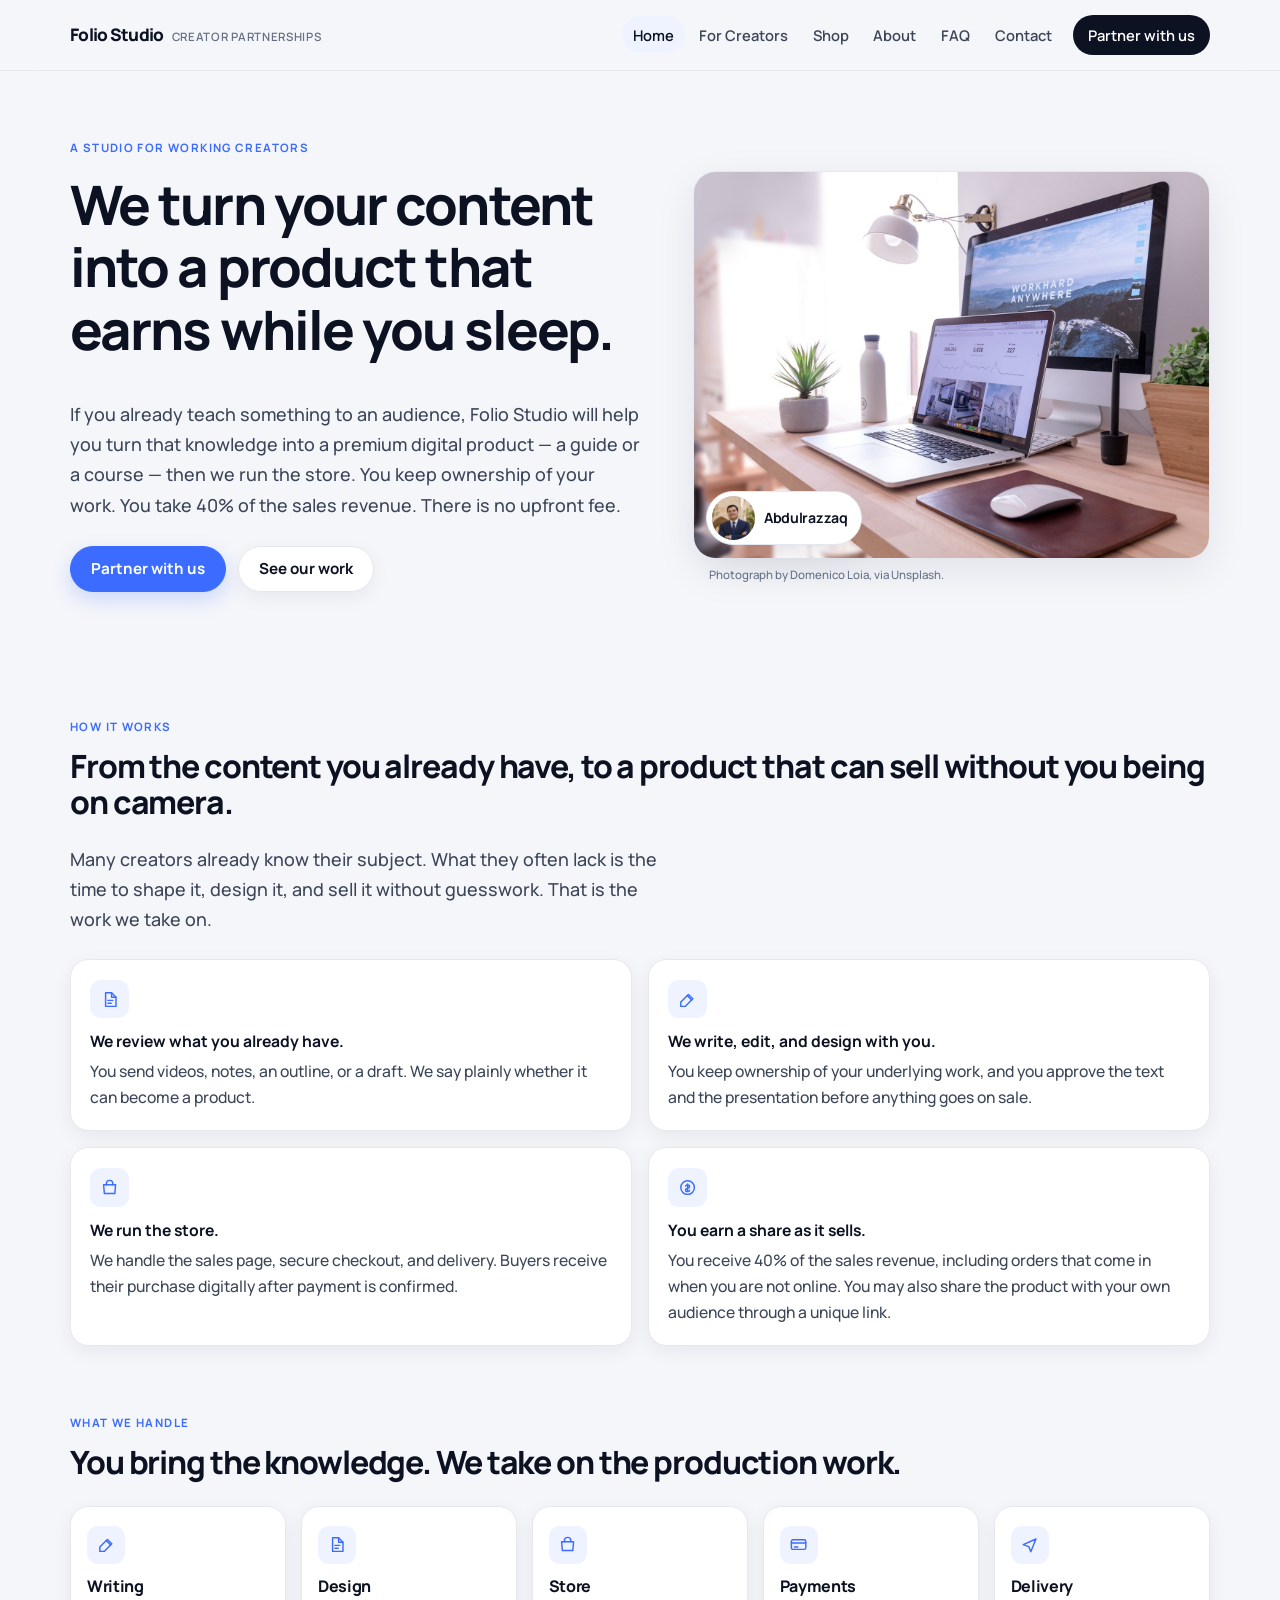
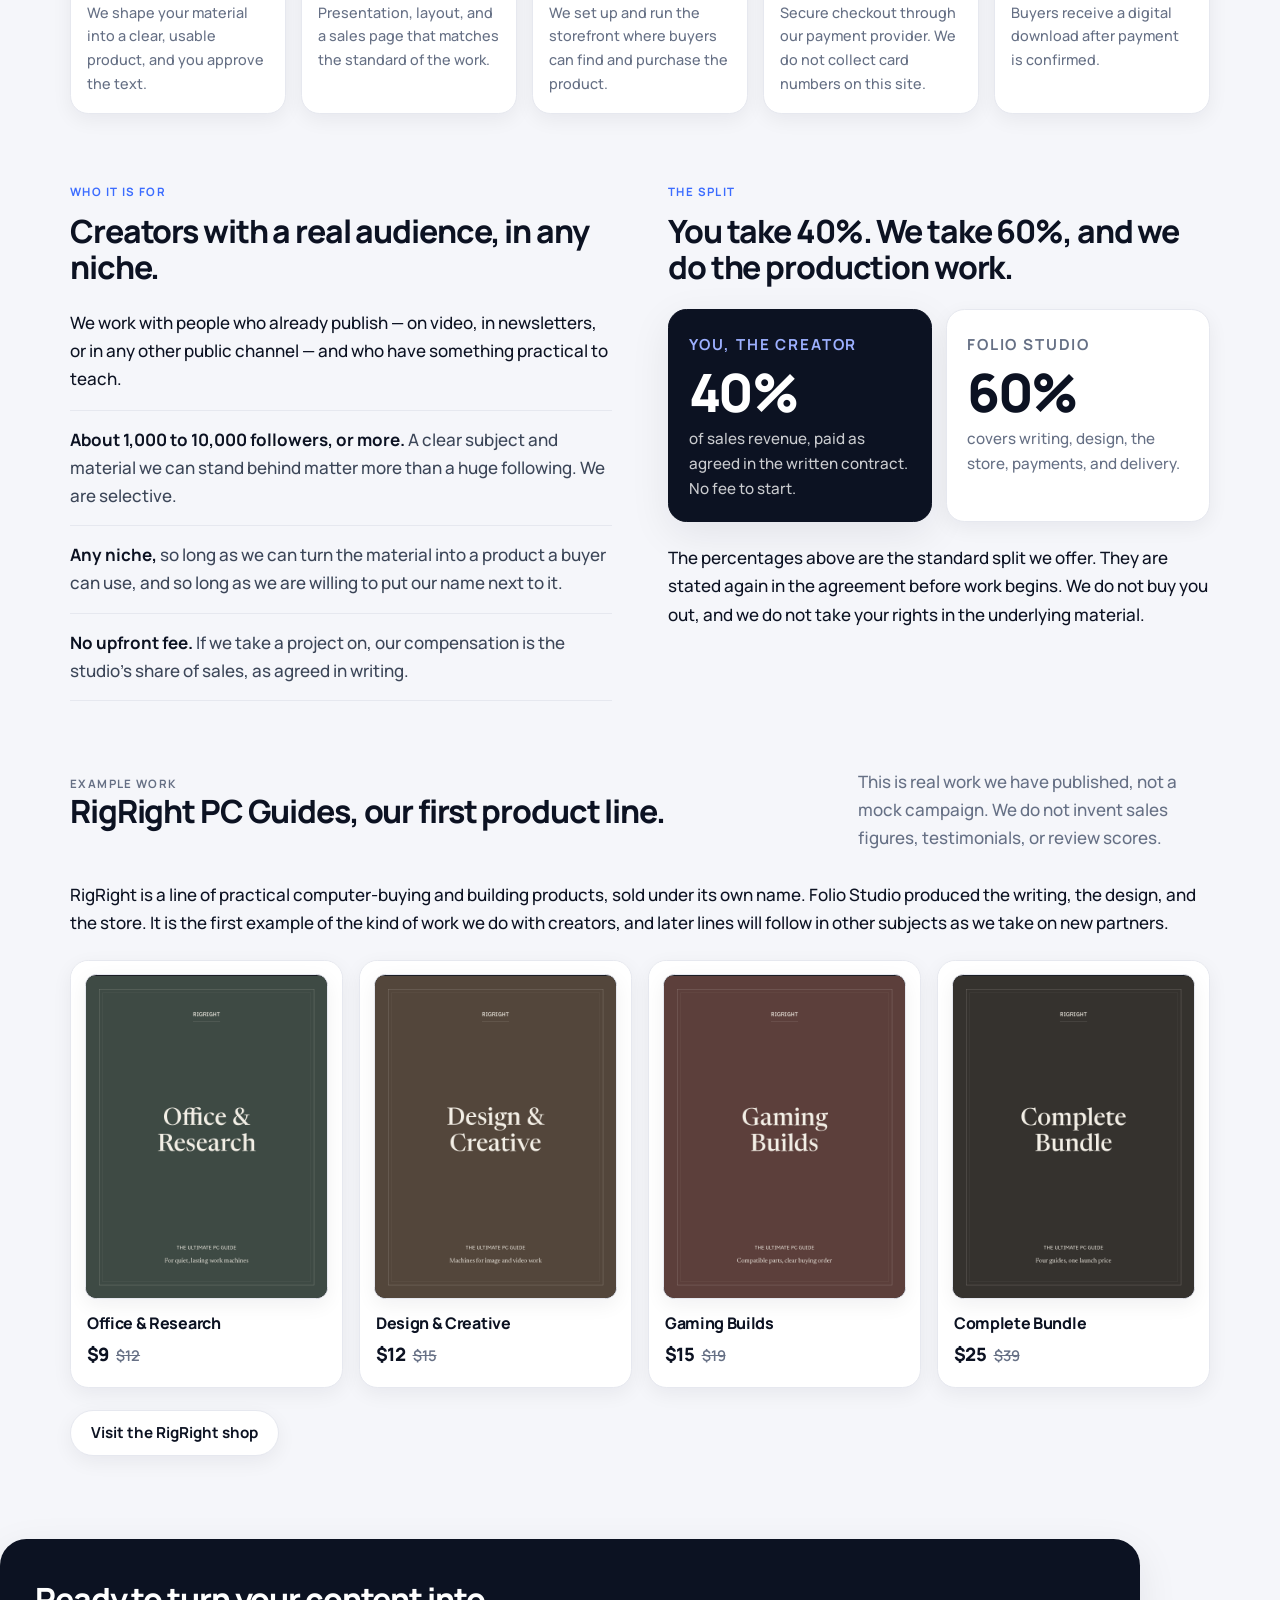
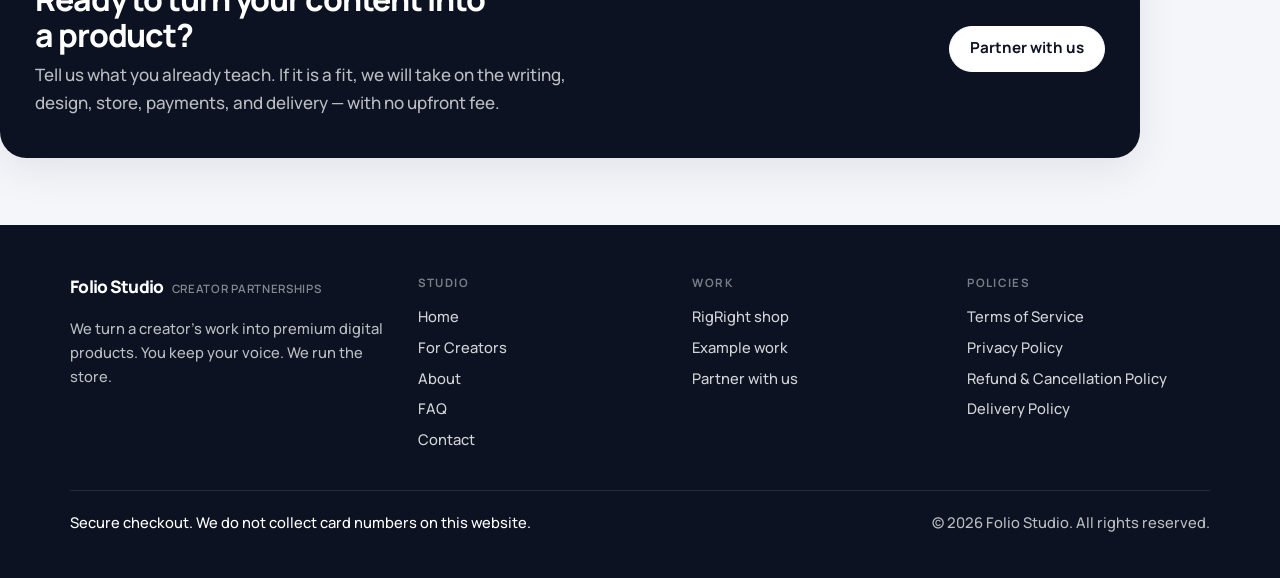
==== commit cf340c3d: "Fix overflowing RigRight cover cards on Home and Shop. Render the guides as compact 3:4 product card" ====
--- a/index.html
+++ b/index.html
@@ -154,10 +154,34 @@
         </div>
         <p>RigRight is a line of practical computer-buying and building products, sold under its own name. Folio Studio produced the writing, the design, and the store. It is the first example of the kind of work we do with creators, and later lines will follow in other subjects as we take on new partners.</p>
         <div class="case-covers">
-          <a href="shop.html#office"><img src="images/covers/office.png" alt="Cover: RigRight Office and Research" width="1200" height="1600"></a>
-          <a href="shop.html#design"><img src="images/covers/design.png" alt="Cover: RigRight Design and Creative" width="1200" height="1600"></a>
-          <a href="shop.html#gaming"><img src="images/covers/gaming.png" alt="Cover: RigRight Gaming Builds" width="1200" height="1600"></a>
-          <a href="shop.html#bundle"><img src="images/covers/bundle.png" alt="Cover: RigRight Complete Bundle" width="1200" height="1600"></a>
+          <a class="case-card" href="shop.html#office">
+            <div class="case-cover"><img src="images/covers/office.png" alt="Cover: RigRight Office and Research" width="1200" height="1600"></div>
+            <div class="case-body">
+              <h3>Office &amp; Research</h3>
+              <p class="price"><span class="now">$9</span><span class="was">$12</span></p>
+            </div>
+          </a>
+          <a class="case-card" href="shop.html#design">
+            <div class="case-cover"><img src="images/covers/design.png" alt="Cover: RigRight Design and Creative" width="1200" height="1600"></div>
+            <div class="case-body">
+              <h3>Design &amp; Creative</h3>
+              <p class="price"><span class="now">$12</span><span class="was">$15</span></p>
+            </div>
+          </a>
+          <a class="case-card" href="shop.html#gaming">
+            <div class="case-cover"><img src="images/covers/gaming.png" alt="Cover: RigRight Gaming Builds" width="1200" height="1600"></div>
+            <div class="case-body">
+              <h3>Gaming Builds</h3>
+              <p class="price"><span class="now">$15</span><span class="was">$19</span></p>
+            </div>
+          </a>
+          <a class="case-card" href="shop.html#bundle">
+            <div class="case-cover"><img src="images/covers/bundle.png" alt="Cover: RigRight Complete Bundle" width="1200" height="1600"></div>
+            <div class="case-body">
+              <h3>Complete Bundle</h3>
+              <p class="price"><span class="now">$25</span><span class="was">$39</span></p>
+            </div>
+          </a>
         </div>
         <div class="btn-row" style="margin-top:0;">
           <a class="btn btn-ghost" href="shop.html">Visit the RigRight shop</a>
--- a/css/styles.css
+++ b/css/styles.css
@@ -32,7 +32,7 @@
   font-weight: 500;
   -webkit-font-smoothing: antialiased;
 }
-img { max-width: 100%; display: block; }
+img { max-width: 100%; height: auto; display: block; }
 a { color: var(--accent); text-decoration: none; }
 a:hover { color: var(--accent-hover); text-decoration: underline; text-underline-offset: 0.18em; }
 h1, h2, h3, h4 {
@@ -198,8 +198,9 @@
 }
 .hero-copy .kicker { margin-bottom: 1rem; }
 .hero-visual { position: relative; margin: 0; }
-.hero-visual img {
+.hero-visual > img {
   width: 100%;
+  height: auto;
   aspect-ratio: 4 / 3;
   object-fit: cover;
   border-radius: calc(var(--radius) + 4px);
@@ -337,18 +338,66 @@
 .case-covers {
   display: grid;
   grid-template-columns: repeat(4, 1fr);
-  gap: 0.9rem;
+  gap: 1rem;
   margin: 1.4rem 0 1.4rem;
-}
-.case-covers a { display: block; }
-.case-covers img {
-  width: 100%;
+  align-items: stretch;
+}
+.case-card {
+  display: flex;
+  flex-direction: column;
+  background: var(--surface);
+  border: 1px solid var(--line);
+  border-radius: var(--radius);
+  box-shadow: var(--shadow-sm);
+  overflow: hidden;
+  color: inherit;
+  text-decoration: none;
+  min-width: 0;
+  transition: transform 0.15s ease, box-shadow 0.15s ease;
+}
+.case-card:hover {
+  transform: translateY(-2px);
+  box-shadow: var(--shadow);
+  text-decoration: none;
+  color: inherit;
+}
+.case-cover {
+  display: flex;
+  justify-content: center;
+  align-items: flex-end;
+  padding: 0.85rem 0.85rem 0;
+  background: var(--surface);
+}
+.case-cover img {
+  width: min(100%, 270px);
+  height: auto;
+  max-height: 360px;
   aspect-ratio: 3 / 4;
-  object-fit: cover;
-  border-radius: var(--radius-sm);
-  box-shadow: var(--shadow-sm);
-  border: 1px solid var(--line);
-}
+  object-fit: contain;
+  border-radius: 0.7rem;
+  border: 1px solid var(--line);
+  box-shadow: var(--shadow-sm);
+  background: #1a1d24;
+}
+.case-body {
+  padding: 0.85rem 1rem 1.05rem;
+  min-width: 0;
+}
+.case-body h3 {
+  margin: 0 0 0.35rem;
+  font-size: 1rem;
+  font-weight: 750;
+  line-height: 1.3;
+  letter-spacing: -0.02em;
+  overflow-wrap: break-word;
+  hyphens: auto;
+}
+.case-body .price {
+  margin: 0;
+  gap: 0.45rem;
+}
+.case-body .price .now { font-size: 1.15rem; }
+.case-body .price .was { font-size: 0.92rem; }
 
 /* Small corner portrait card — face-cropped from the full portrait */
 .person-card {
@@ -449,16 +498,24 @@
   overflow: hidden;
 }
 .cover {
-  aspect-ratio: 3 / 4;
-  padding: 0;
+  padding: 0.85rem 0.85rem 0;
   position: relative;
   overflow: hidden;
-  background: #e8eaf0;
+  background: var(--surface);
+  display: flex;
+  justify-content: center;
+  align-items: flex-end;
 }
 .cover img {
-  width: 100%;
-  height: 100%;
-  object-fit: cover;
+  width: min(100%, 270px);
+  height: auto;
+  max-height: 360px;
+  aspect-ratio: 3 / 4;
+  object-fit: contain;
+  border-radius: 0.7rem;
+  border: 1px solid var(--line);
+  box-shadow: var(--shadow-sm);
+  background: #1a1d24;
 }
 .product-body { padding: 1.15rem 1.2rem 1.3rem; flex: 1; display: flex; flex-direction: column; }
 .product-body h3 { margin-bottom: 0.35rem; }
@@ -687,6 +744,7 @@
 .photo-band figure { margin: 0; }
 .photo-band img {
   width: 100%;
+  height: auto;
   aspect-ratio: 4 / 3;
   object-fit: cover;
   border-radius: var(--radius-sm);
@@ -815,7 +873,7 @@
   .footer-grid { grid-template-columns: 1fr 1fr; }
 }
 @media (max-width: 900px) {
-  .section-head, .split, .grid-3, .hero-grid, .photo-band, .steps { grid-template-columns: 1fr 1fr; }
+  .section-head, .split, .grid-3, .hero-grid, .photo-band, .steps, .case-covers { grid-template-columns: 1fr 1fr; }
   .grid-3 .span-full { grid-column: 1 / -1; }
   .photo-band figure:nth-child(3) { grid-column: 1 / -1; }
   .handle-grid { grid-template-columns: 1fr 1fr; }
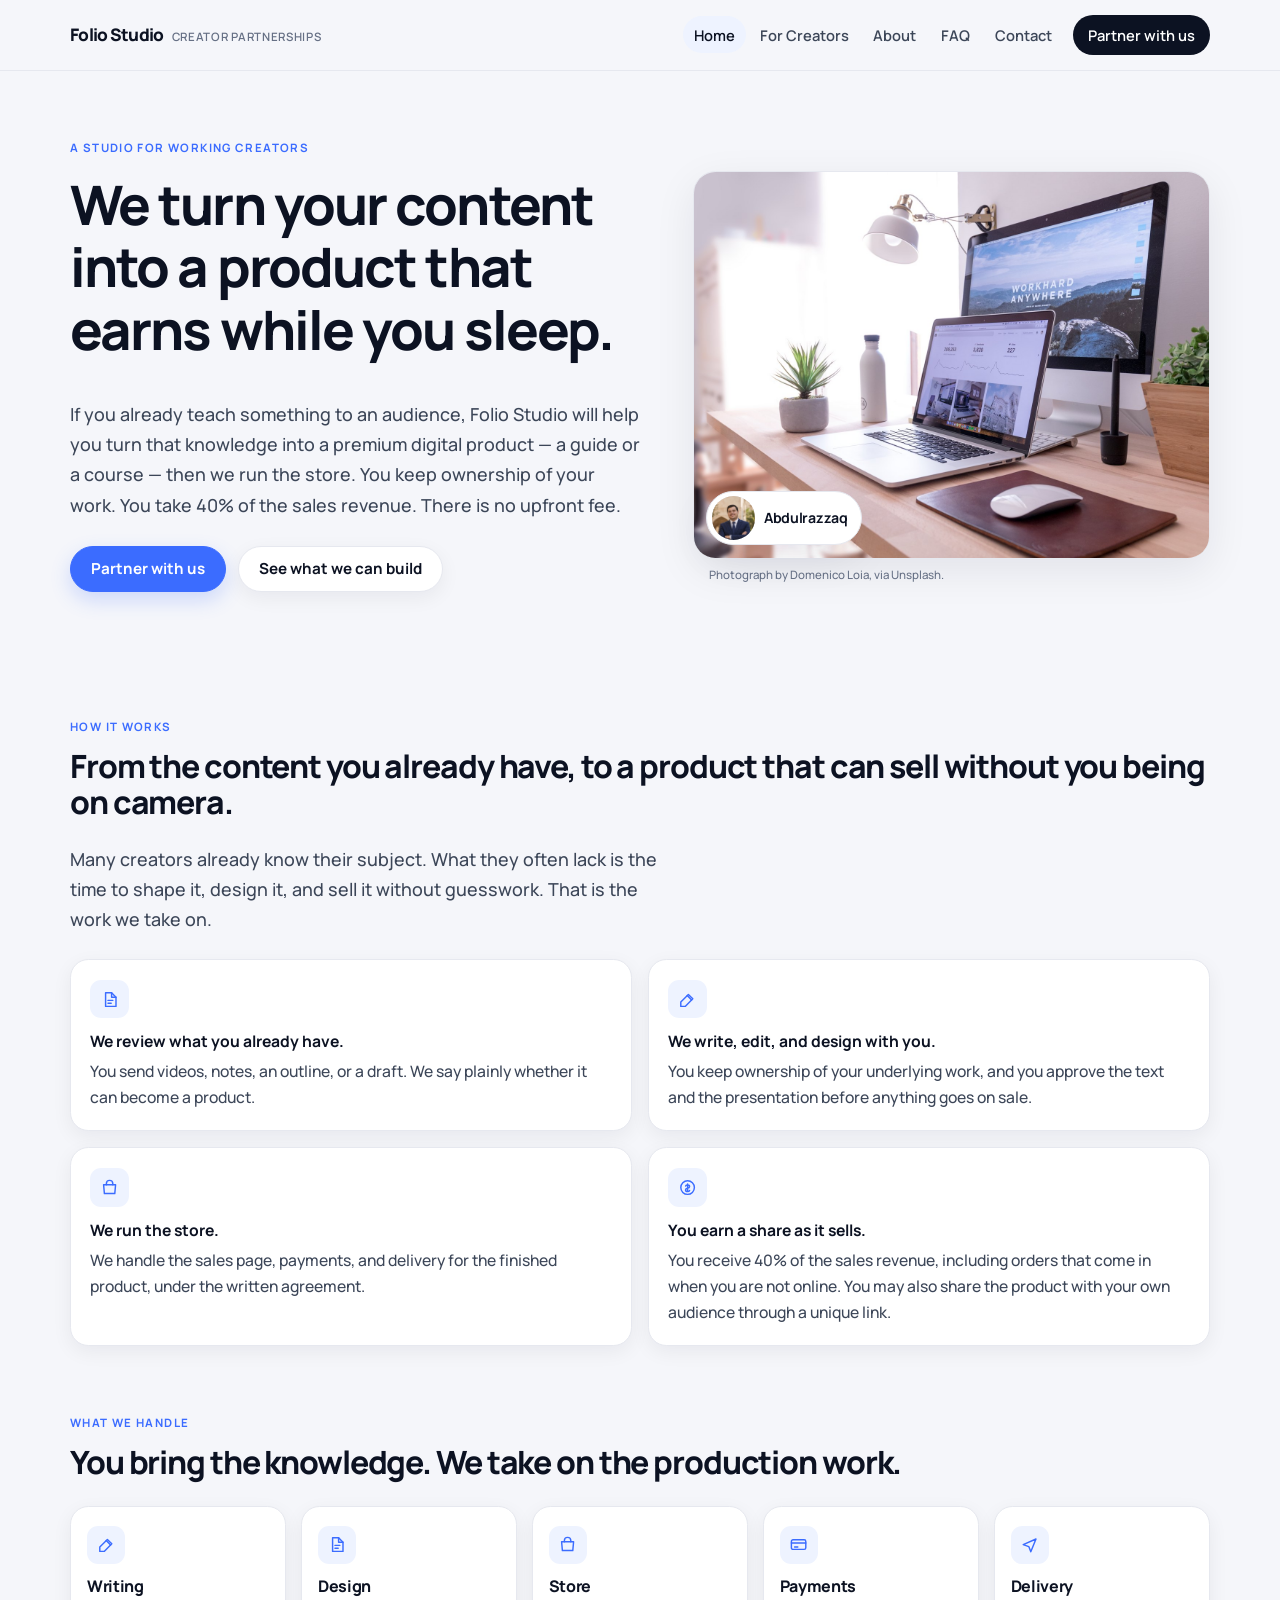
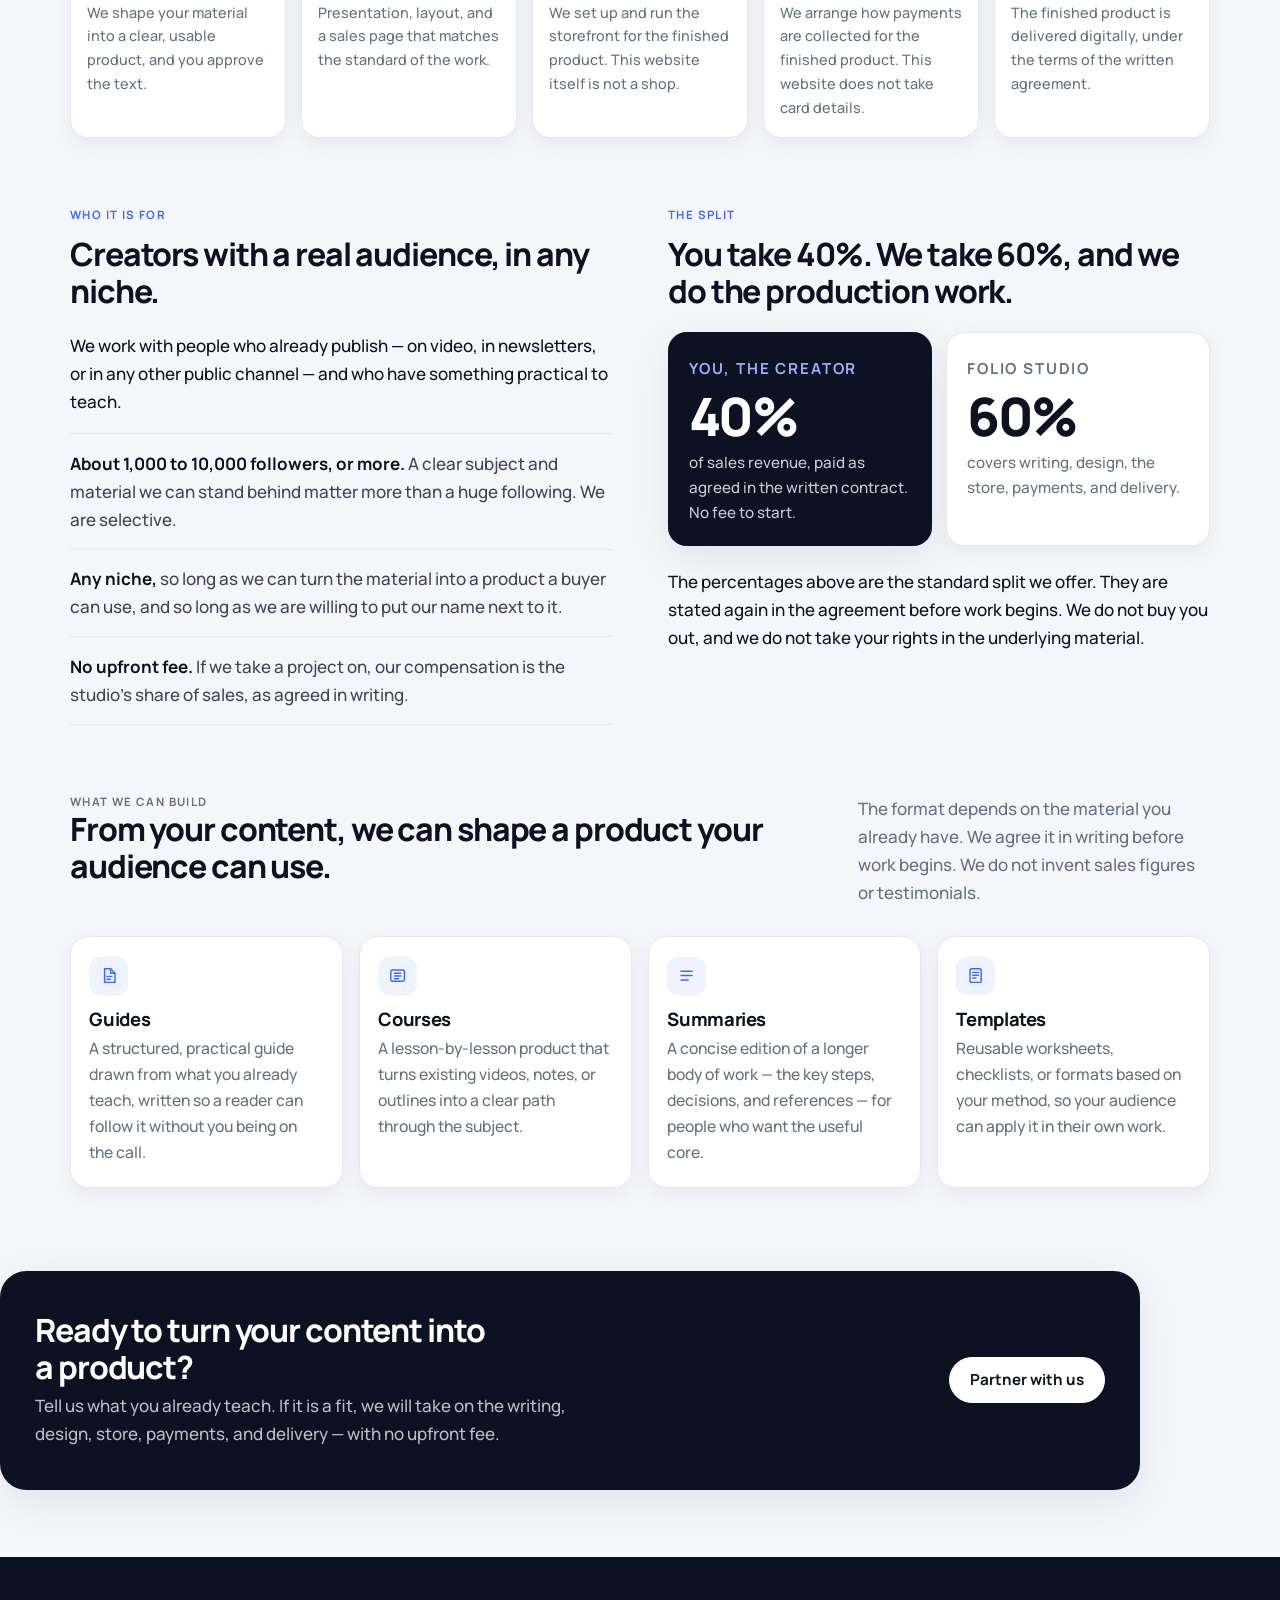
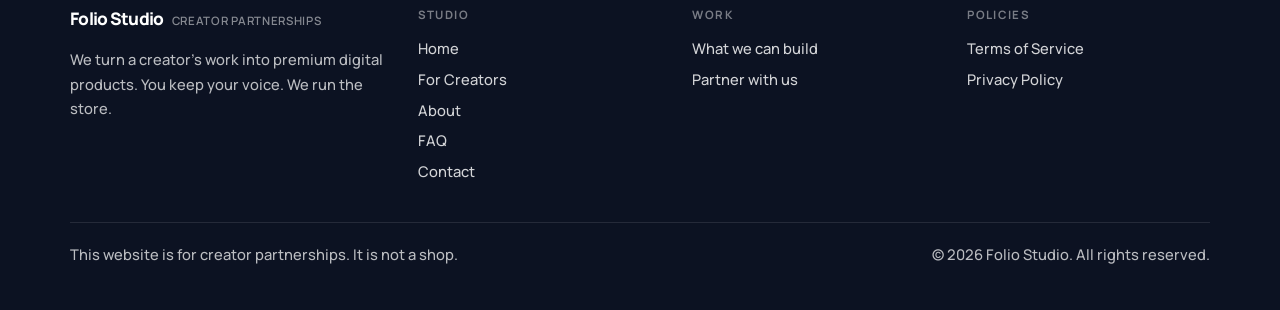
==== commit b290ed3d: "Make the public site partnerships only: remove the shop. Delete shop, refund, and delivery pages and" ====
--- a/index.html
+++ b/index.html
@@ -4,7 +4,7 @@
   <meta charset="utf-8">
   <meta name="viewport" content="width=device-width, initial-scale=1">
   <title>Folio Studio — We turn your content into a product that earns</title>
-  <meta name="description" content="Folio Studio partners with creators to turn existing content into premium digital products — guides and courses — and we handle the writing, design, store, payments, and delivery.">
+  <meta name="description" content="Folio Studio partners with creators to turn existing content into premium digital products — guides, courses, summaries, and templates — under a written agreement. No upfront fee.">
   <link rel="preconnect" href="https://fonts.googleapis.com">
   <link rel="preconnect" href="https://fonts.gstatic.com" crossorigin>
   <link href="https://fonts.googleapis.com/css2?family=Manrope:wght@500;600;700;800&display=swap" rel="stylesheet">
@@ -19,7 +19,6 @@
       <nav class="nav" id="site-nav" aria-label="Primary">
         <a href="index.html" aria-current="page">Home</a>
         <a href="creators.html">For Creators</a>
-        <a href="shop.html">Shop</a>
         <a href="about.html">About</a>
         <a href="faq.html">FAQ</a>
         <a href="contact.html">Contact</a>
@@ -37,7 +36,7 @@
           <p class="lead">If you already teach something to an audience, Folio Studio will help you turn that knowledge into a premium digital product — a guide or a course — then we run the store. You keep ownership of your work. You take 40% of the sales revenue. There is no upfront fee.</p>
           <div class="btn-row">
             <a class="btn" href="creators.html">Partner with us</a>
-            <a class="btn btn-ghost" href="#work">See our work</a>
+            <a class="btn btn-ghost" href="#work">See what we can build</a>
           </div>
         </div>
         <figure class="hero-visual">
@@ -67,7 +66,7 @@
           </li>
           <li>
             <span class="step-icon"><svg viewBox="0 0 24 24" fill="none" stroke="currentColor" stroke-width="1.8" stroke-linecap="round" stroke-linejoin="round" aria-hidden="true"><path d="M4.5 8.5h15l-1 11h-13z"/><path d="M8 8.5V7a4 4 0 0 1 8 0v1.5"/></svg></span>
-            <div><strong>We run the store.</strong> We handle the sales page, secure checkout, and delivery. Buyers receive their purchase digitally after payment is confirmed.</div>
+            <div><strong>We run the store.</strong> We handle the sales page, payments, and delivery for the finished product, under the written agreement.</div>
           </li>
           <li>
             <span class="step-icon"><svg viewBox="0 0 24 24" fill="none" stroke="currentColor" stroke-width="1.8" stroke-linecap="round" stroke-linejoin="round" aria-hidden="true"><circle cx="12" cy="12" r="8.5"/><path d="M12 7.5v9M9.5 10c.4-.8 1.3-1.3 2.5-1.3 1.5 0 2.5.8 2.5 2s-1 2-2.5 2.2c-1.6.2-2.6.9-2.6 2.1 0 1.1 1 2 2.6 2 1.3 0 2.2-.6 2.5-1.4"/></svg></span>
@@ -95,17 +94,17 @@
           <article class="handle-card">
             <div class="step-icon"><svg viewBox="0 0 24 24" fill="none" stroke="currentColor" stroke-width="1.8" stroke-linecap="round" stroke-linejoin="round" aria-hidden="true"><path d="M4.5 8.5h15l-1 11h-13z"/><path d="M8 8.5V7a4 4 0 0 1 8 0v1.5"/></svg></div>
             <h3>Store</h3>
-            <p>We set up and run the storefront where buyers can find and purchase the product.</p>
+            <p>We set up and run the storefront for the finished product. This website itself is not a shop.</p>
           </article>
           <article class="handle-card">
             <div class="step-icon"><svg viewBox="0 0 24 24" fill="none" stroke="currentColor" stroke-width="1.8" stroke-linecap="round" stroke-linejoin="round" aria-hidden="true"><rect x="3" y="6" width="18" height="12" rx="2"/><path d="M3 10h18M7 15h4"/></svg></div>
             <h3>Payments</h3>
-            <p>Secure checkout through our payment provider. We do not collect card numbers on this site.</p>
+            <p>We arrange how payments are collected for the finished product. This website does not take card details.</p>
           </article>
           <article class="handle-card">
             <div class="step-icon"><svg viewBox="0 0 24 24" fill="none" stroke="currentColor" stroke-width="1.8" stroke-linecap="round" stroke-linejoin="round" aria-hidden="true"><path d="M4 12l16-7-6.5 16-2.5-6.5z"/></svg></div>
             <h3>Delivery</h3>
-            <p>Buyers receive a digital download after payment is confirmed.</p>
+            <p>The finished product is delivered digitally, under the terms of the written agreement.</p>
           </article>
         </div>
       </div>
@@ -147,44 +146,32 @@
       <div class="wrap">
         <div class="section-head">
           <div>
-            <p class="kicker">Example work</p>
-            <h2>RigRight PC Guides, our first product line.</h2>
+            <p class="kicker">What we can build</p>
+            <h2>From your content, we can shape a product your audience can use.</h2>
           </div>
-          <p>This is real work we have published, not a mock campaign. We do not invent sales figures, testimonials, or review scores.</p>
-        </div>
-        <p>RigRight is a line of practical computer-buying and building products, sold under its own name. Folio Studio produced the writing, the design, and the store. It is the first example of the kind of work we do with creators, and later lines will follow in other subjects as we take on new partners.</p>
-        <div class="case-covers">
-          <a class="case-card" href="shop.html#office">
-            <div class="case-cover"><img src="images/covers/office.png" alt="Cover: RigRight Office and Research" width="1200" height="1600"></div>
-            <div class="case-body">
-              <h3>Office &amp; Research</h3>
-              <p class="price"><span class="now">$9</span><span class="was">$12</span></p>
-            </div>
-          </a>
-          <a class="case-card" href="shop.html#design">
-            <div class="case-cover"><img src="images/covers/design.png" alt="Cover: RigRight Design and Creative" width="1200" height="1600"></div>
-            <div class="case-body">
-              <h3>Design &amp; Creative</h3>
-              <p class="price"><span class="now">$12</span><span class="was">$15</span></p>
-            </div>
-          </a>
-          <a class="case-card" href="shop.html#gaming">
-            <div class="case-cover"><img src="images/covers/gaming.png" alt="Cover: RigRight Gaming Builds" width="1200" height="1600"></div>
-            <div class="case-body">
-              <h3>Gaming Builds</h3>
-              <p class="price"><span class="now">$15</span><span class="was">$19</span></p>
-            </div>
-          </a>
-          <a class="case-card" href="shop.html#bundle">
-            <div class="case-cover"><img src="images/covers/bundle.png" alt="Cover: RigRight Complete Bundle" width="1200" height="1600"></div>
-            <div class="case-body">
-              <h3>Complete Bundle</h3>
-              <p class="price"><span class="now">$25</span><span class="was">$39</span></p>
-            </div>
-          </a>
-        </div>
-        <div class="btn-row" style="margin-top:0;">
-          <a class="btn btn-ghost" href="shop.html">Visit the RigRight shop</a>
+          <p>The format depends on the material you already have. We agree it in writing before work begins. We do not invent sales figures or testimonials.</p>
+        </div>
+        <div class="build-grid">
+          <article class="build-card">
+            <div class="step-icon"><svg viewBox="0 0 24 24" fill="none" stroke="currentColor" stroke-width="1.8" stroke-linecap="round" stroke-linejoin="round" aria-hidden="true"><path d="M7 3.5h7.5L20 9v11.5H7z"/><path d="M14.5 3.5V9H20"/><path d="M10 13h6M10 16.5h4"/></svg></div>
+            <h3>Guides</h3>
+            <p>A structured, practical guide drawn from what you already teach, written so a reader can follow it without you being on the call.</p>
+          </article>
+          <article class="build-card">
+            <div class="step-icon"><svg viewBox="0 0 24 24" fill="none" stroke="currentColor" stroke-width="1.8" stroke-linecap="round" stroke-linejoin="round" aria-hidden="true"><rect x="3.5" y="5" width="17" height="14" rx="2"/><path d="M8 9h8M8 12.5h8M8 16h5"/></svg></div>
+            <h3>Courses</h3>
+            <p>A lesson-by-lesson product that turns existing videos, notes, or outlines into a clear path through the subject.</p>
+          </article>
+          <article class="build-card">
+            <div class="step-icon"><svg viewBox="0 0 24 24" fill="none" stroke="currentColor" stroke-width="1.8" stroke-linecap="round" stroke-linejoin="round" aria-hidden="true"><path d="M5 6.5h14M5 12h14M5 17.5h9"/></svg></div>
+            <h3>Summaries</h3>
+            <p>A concise edition of a longer body of work — the key steps, decisions, and references — for people who want the useful core.</p>
+          </article>
+          <article class="build-card">
+            <div class="step-icon"><svg viewBox="0 0 24 24" fill="none" stroke="currentColor" stroke-width="1.8" stroke-linecap="round" stroke-linejoin="round" aria-hidden="true"><rect x="5" y="3.5" width="14" height="17" rx="1.5"/><path d="M8.5 8h7M8.5 11.5h7M8.5 15h4"/></svg></div>
+            <h3>Templates</h3>
+            <p>Reusable worksheets, checklists, or formats based on your method, so your audience can apply it in their own work.</p>
+          </article>
         </div>
       </div>
     </section>
@@ -220,8 +207,7 @@
         <div>
           <p class="kicker">Work</p>
           <ul>
-            <li><a href="shop.html">RigRight shop</a></li>
-            <li><a href="index.html#work">Example work</a></li>
+            <li><a href="index.html#work">What we can build</a></li>
             <li><a href="creators.html">Partner with us</a></li>
           </ul>
         </div>
@@ -230,13 +216,11 @@
           <ul>
             <li><a href="terms.html">Terms of Service</a></li>
             <li><a href="privacy.html">Privacy Policy</a></li>
-            <li><a href="refund.html">Refund &amp; Cancellation Policy</a></li>
-            <li><a href="delivery.html">Delivery Policy</a></li>
           </ul>
         </div>
       </div>
       <div class="footer-bottom">
-        <p class="pay-note">Secure checkout. We do not collect card numbers on this website.</p>
+        <p>This website is for creator partnerships. It is not a shop.</p>
         <p>&copy; 2026 Folio Studio. All rights reserved.</p>
       </div>
     </div>
--- a/css/styles.css
+++ b/css/styles.css
@@ -456,6 +456,24 @@
   padding-right: 10.5rem;
 }
 
+
+/* What we can build */
+.build-grid {
+  display: grid;
+  grid-template-columns: repeat(4, 1fr);
+  gap: 1rem;
+  margin-top: 1.4rem;
+}
+.build-card {
+  background: var(--surface);
+  border: 1px solid var(--line);
+  border-radius: var(--radius);
+  box-shadow: var(--shadow-sm);
+  padding: 1.25rem 1.15rem 1.3rem;
+}
+.build-card .step-icon { margin-bottom: 0.85rem; }
+.build-card h3 { margin: 0 0 0.4rem; }
+.build-card p { margin: 0; color: var(--muted); font-size: 0.98rem; }
 /* CTA band */
 .cta-band {
   margin: 1rem 0 4.2rem;
@@ -868,6 +886,7 @@
 
 @media (max-width: 1100px) {
   .guide-grid, .handle-grid { grid-template-columns: repeat(3, 1fr); }
+  .build-grid { grid-template-columns: 1fr 1fr; }
   .bundle-offer-inner { grid-template-columns: 1fr 1fr; }
   .bundle-cta { grid-column: 1 / -1; }
   .footer-grid { grid-template-columns: 1fr 1fr; }
@@ -876,7 +895,7 @@
   .section-head, .split, .grid-3, .hero-grid, .photo-band, .steps, .case-covers { grid-template-columns: 1fr 1fr; }
   .grid-3 .span-full { grid-column: 1 / -1; }
   .photo-band figure:nth-child(3) { grid-column: 1 / -1; }
-  .handle-grid { grid-template-columns: 1fr 1fr; }
+  .handle-grid, .build-grid { grid-template-columns: 1fr 1fr; }
   .about-panel .about-copy { padding-right: 0; padding-top: 3.4rem; }
 }
 @media (max-width: 720px) {
@@ -898,7 +917,7 @@
   .site-header { position: sticky; }
   .hero { padding: 2.4rem 0 3.2rem; }
   .section { padding: 2.6rem 0; }
-  .section-head, .split, .grid-3, .grid-2, .footer-grid, .hero-grid, .photo-band, .guide-grid, .bundle-offer-inner, .steps, .handle-grid, .share-grid, .case-covers { grid-template-columns: 1fr; }
+  .section-head, .split, .grid-3, .grid-2, .footer-grid, .hero-grid, .photo-band, .guide-grid, .bundle-offer-inner, .steps, .handle-grid, .share-grid, .case-covers, .build-grid { grid-template-columns: 1fr; }
   .header-inner { min-height: 3.8rem; }
   .bundle-offer { padding: 1.15rem 1.05rem 0.9rem; }
   .hero-visual figcaption { position: static; margin-top: 2.6rem; }
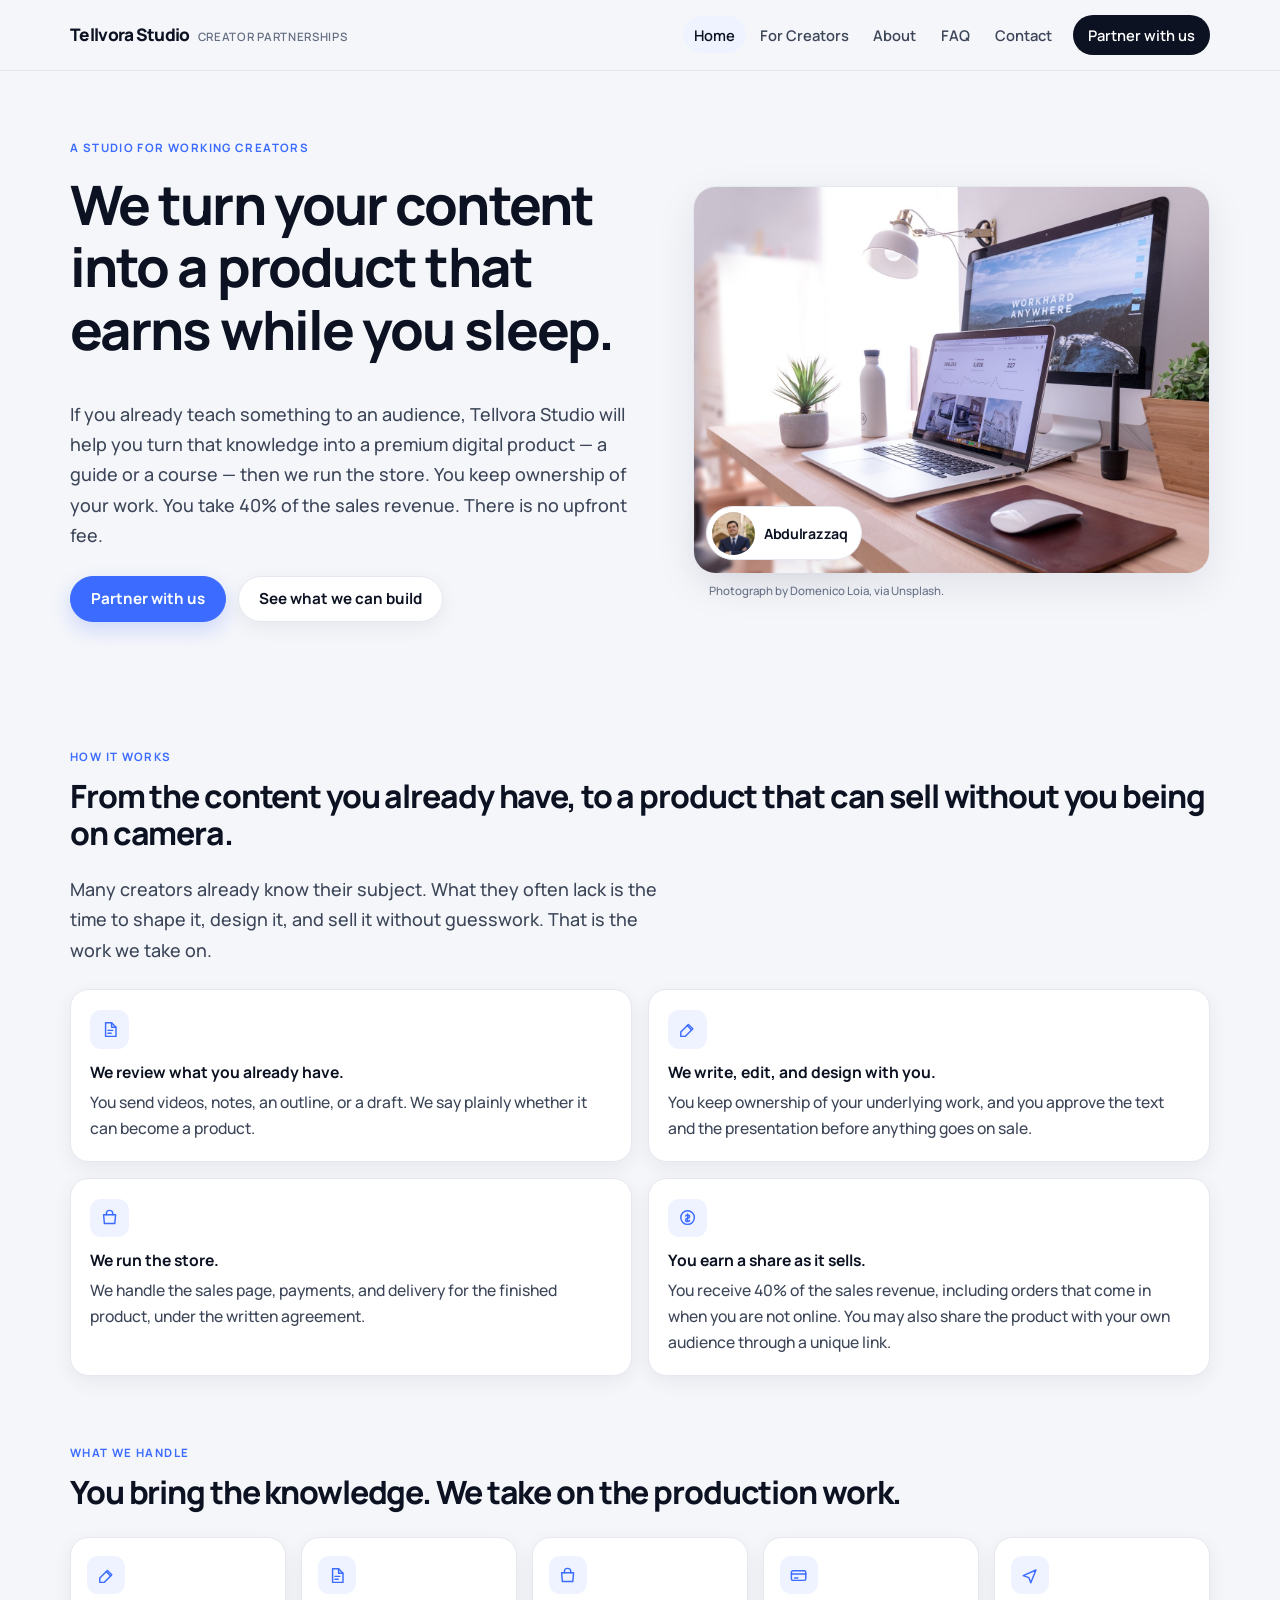
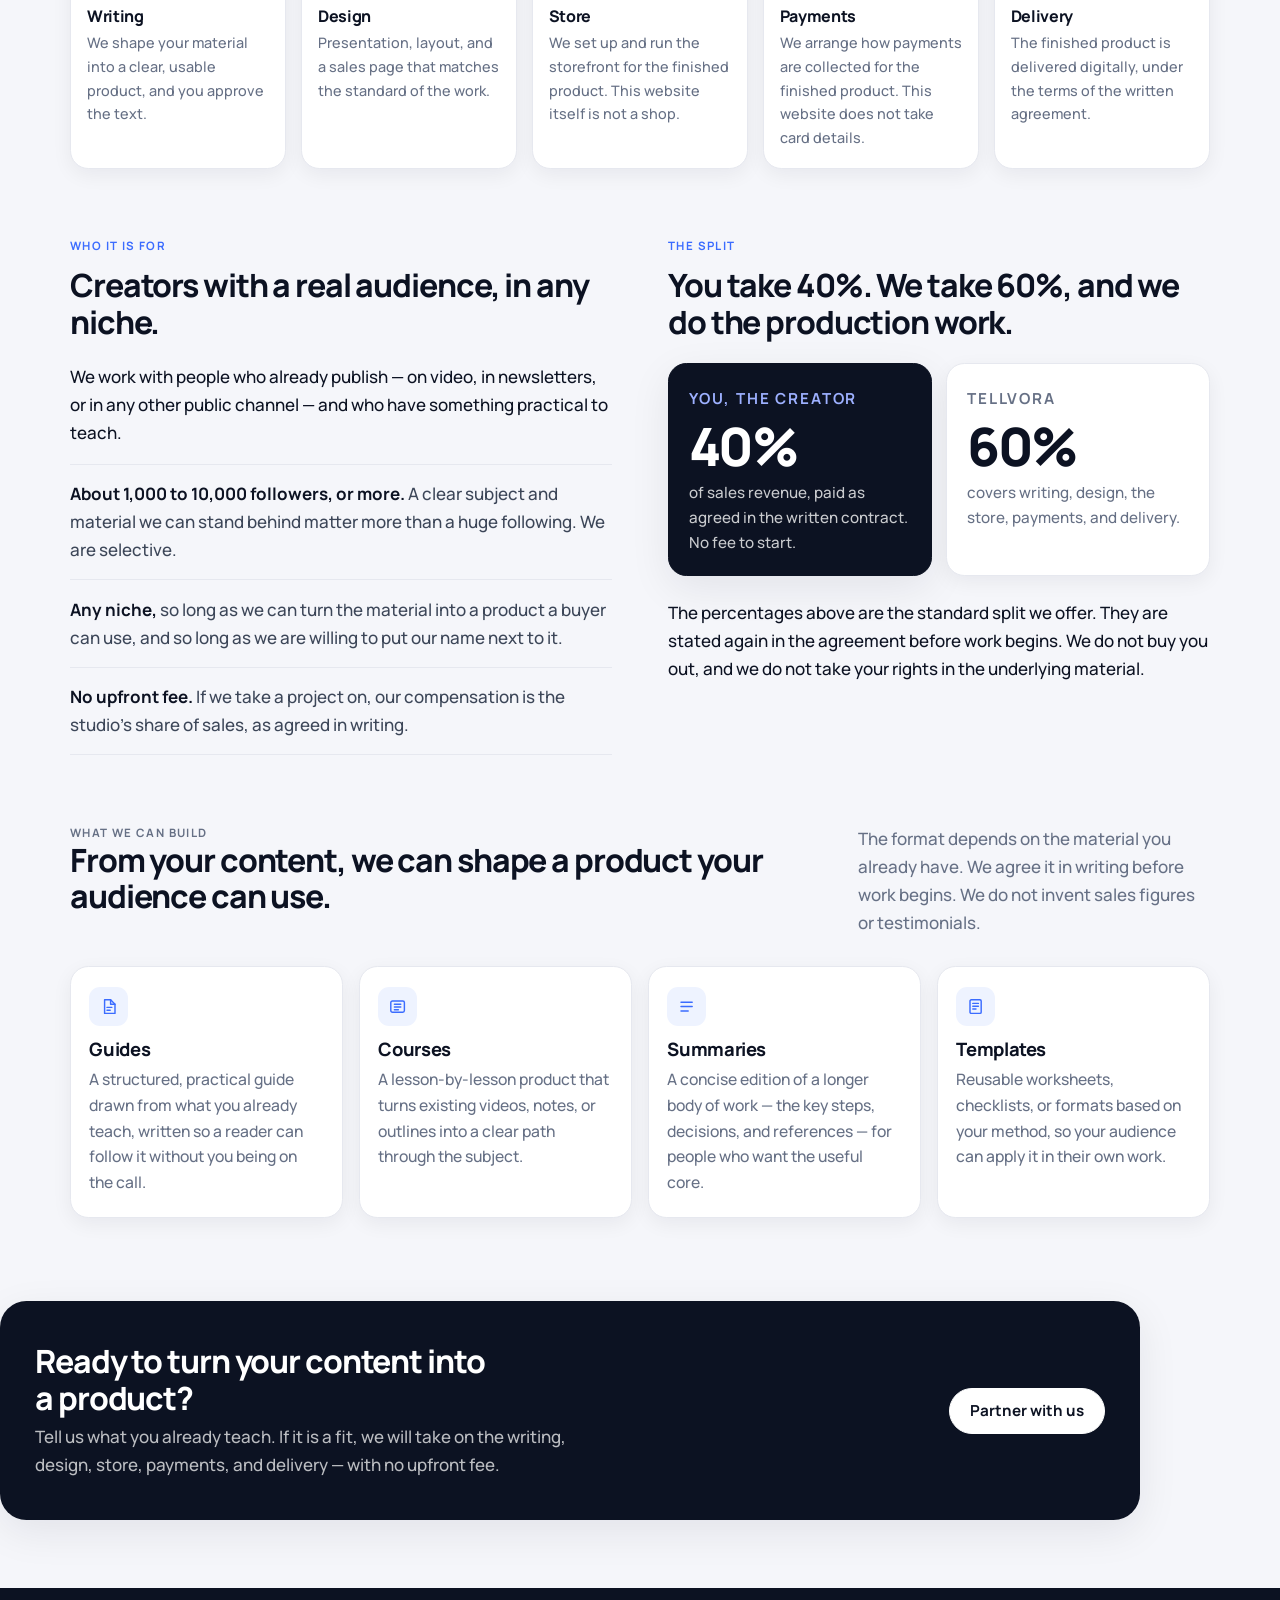
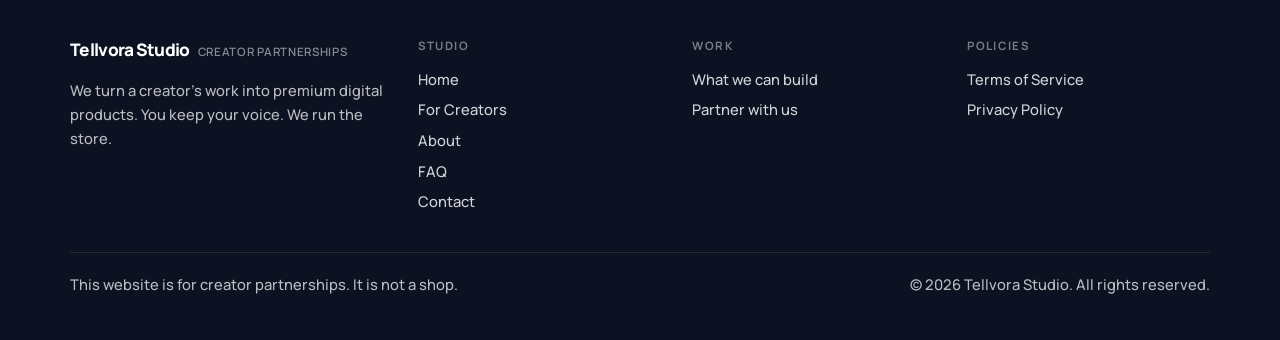
==== commit 4cd8a810: "Rename the studio to Tellvora Studio. Replace Folio Studio in titles, wordmark, copy, and legal page" ====
--- a/index.html
+++ b/index.html
@@ -3,8 +3,8 @@
 <head>
   <meta charset="utf-8">
   <meta name="viewport" content="width=device-width, initial-scale=1">
-  <title>Folio Studio — We turn your content into a product that earns</title>
-  <meta name="description" content="Folio Studio partners with creators to turn existing content into premium digital products — guides, courses, summaries, and templates — under a written agreement. No upfront fee.">
+  <title>Tellvora Studio — We turn your content into a product that earns</title>
+  <meta name="description" content="Tellvora Studio partners with creators to turn existing content into premium digital products — guides, courses, summaries, and templates — under a written agreement. No upfront fee.">
   <link rel="preconnect" href="https://fonts.googleapis.com">
   <link rel="preconnect" href="https://fonts.gstatic.com" crossorigin>
   <link href="https://fonts.googleapis.com/css2?family=Manrope:wght@500;600;700;800&display=swap" rel="stylesheet">
@@ -14,7 +14,7 @@
   <a class="skip" href="#main">Skip to content</a>
   <header class="site-header">
     <div class="wrap header-inner">
-      <a class="wordmark" href="index.html">Folio Studio<span>Creator partnerships</span></a>
+      <a class="wordmark" href="index.html">Tellvora Studio<span>Creator partnerships</span></a>
       <button class="nav-toggle" type="button" aria-expanded="false" aria-controls="site-nav">Menu</button>
       <nav class="nav" id="site-nav" aria-label="Primary">
         <a href="index.html" aria-current="page">Home</a>
@@ -33,7 +33,7 @@
         <div class="hero-copy">
           <p class="kicker">A studio for working creators</p>
           <h1>We turn your content into a product that earns while you sleep.</h1>
-          <p class="lead">If you already teach something to an audience, Folio Studio will help you turn that knowledge into a premium digital product — a guide or a course — then we run the store. You keep ownership of your work. You take 40% of the sales revenue. There is no upfront fee.</p>
+          <p class="lead">If you already teach something to an audience, Tellvora Studio will help you turn that knowledge into a premium digital product — a guide or a course — then we run the store. You keep ownership of your work. You take 40% of the sales revenue. There is no upfront fee.</p>
           <div class="btn-row">
             <a class="btn" href="creators.html">Partner with us</a>
             <a class="btn btn-ghost" href="#work">See what we can build</a>
@@ -132,7 +132,7 @@
               <p>of sales revenue, paid as agreed in the written contract. No fee to start.</p>
             </div>
             <div class="share-card">
-              <p class="kicker">Folio Studio</p>
+              <p class="kicker">Tellvora</p>
               <p class="share-fig">60%</p>
               <p>covers writing, design, the store, payments, and delivery.</p>
             </div>
@@ -191,7 +191,7 @@
     <div class="wrap">
       <div class="footer-grid">
         <div>
-          <a class="wordmark" href="index.html">Folio Studio<span>Creator partnerships</span></a>
+          <a class="wordmark" href="index.html">Tellvora Studio<span>Creator partnerships</span></a>
           <p style="margin-top:0.85rem">We turn a creator’s work into premium digital products. You keep your voice. We run the store.</p>
         </div>
         <div>
@@ -221,7 +221,7 @@
       </div>
       <div class="footer-bottom">
         <p>This website is for creator partnerships. It is not a shop.</p>
-        <p>&copy; 2026 Folio Studio. All rights reserved.</p>
+        <p>&copy; 2026 Tellvora Studio. All rights reserved.</p>
       </div>
     </div>
   </footer>
--- a/css/styles.css
+++ b/css/styles.css
@@ -1,4 +1,4 @@
-/* Folio Studio — modern agency styles */
+/* Tellvora Studio — modern agency styles */
 :root {
   --bg: #f5f6fa;
   --surface: #ffffff;
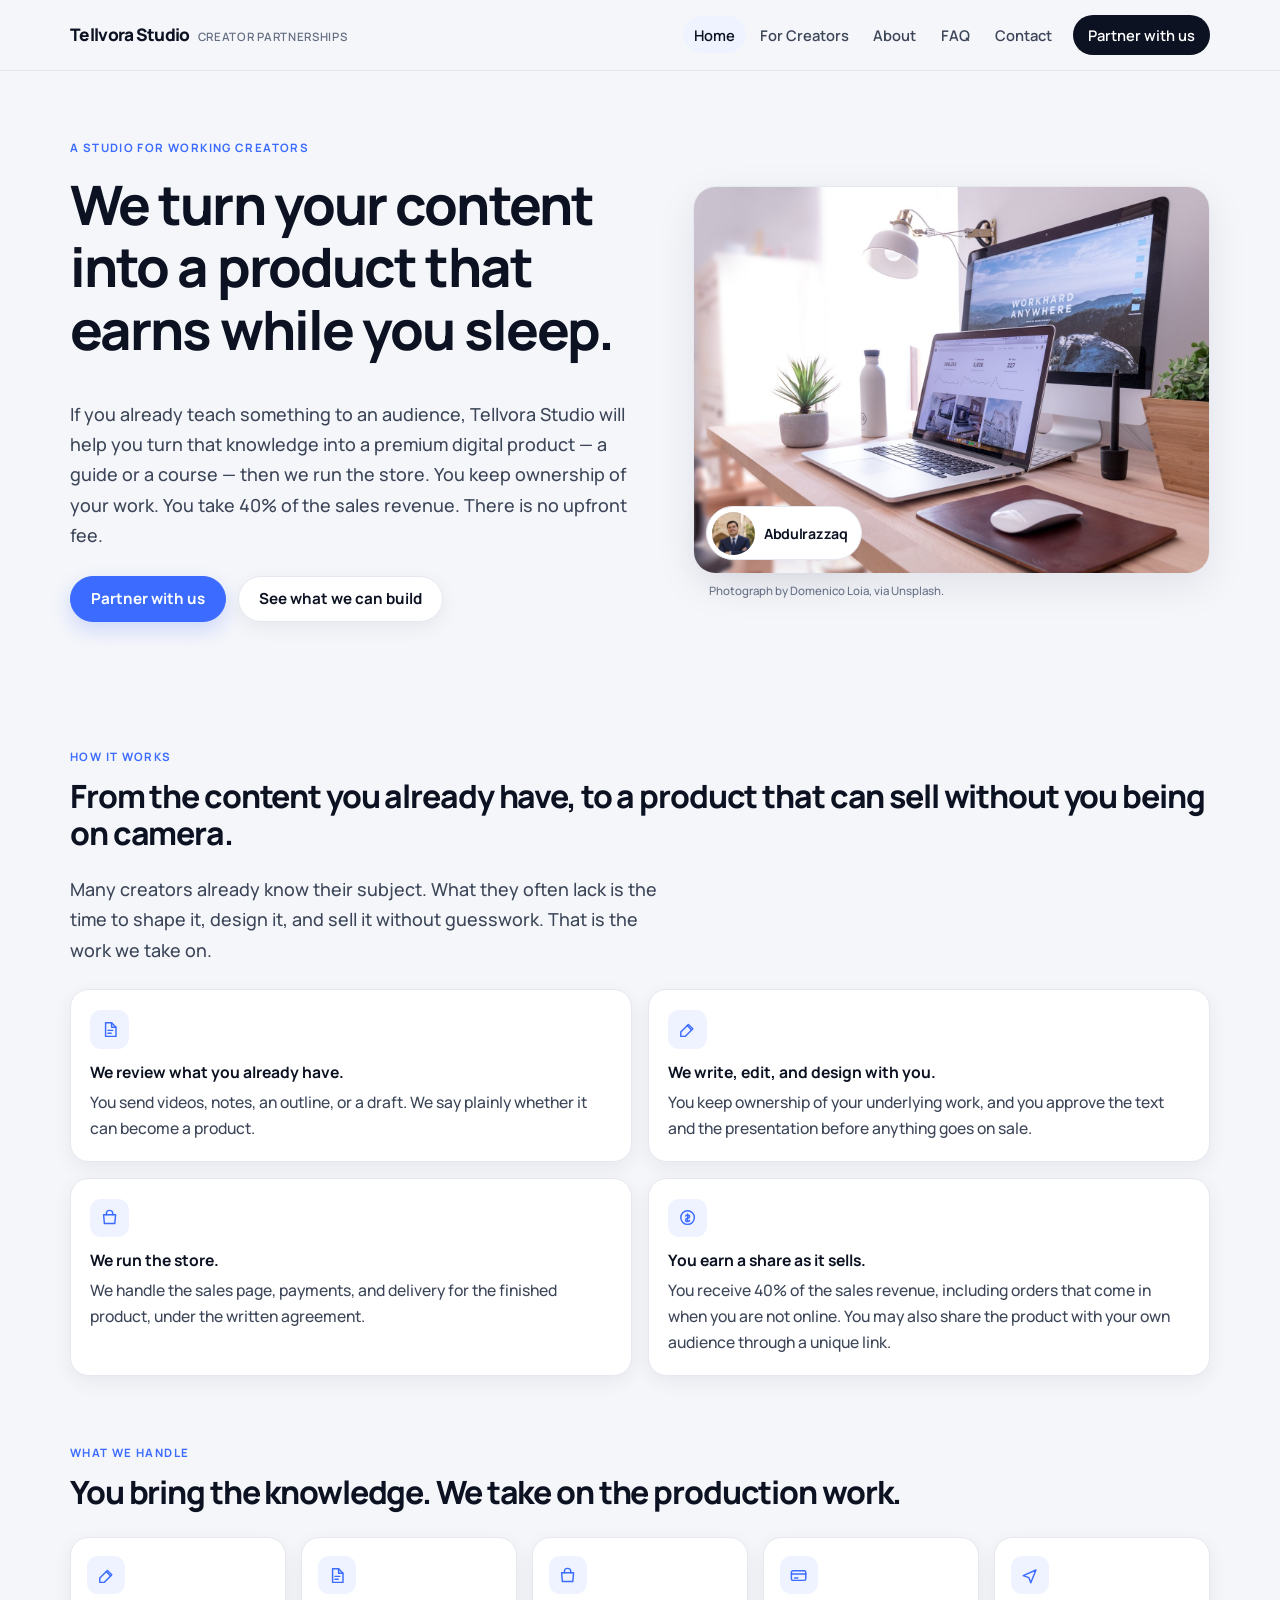
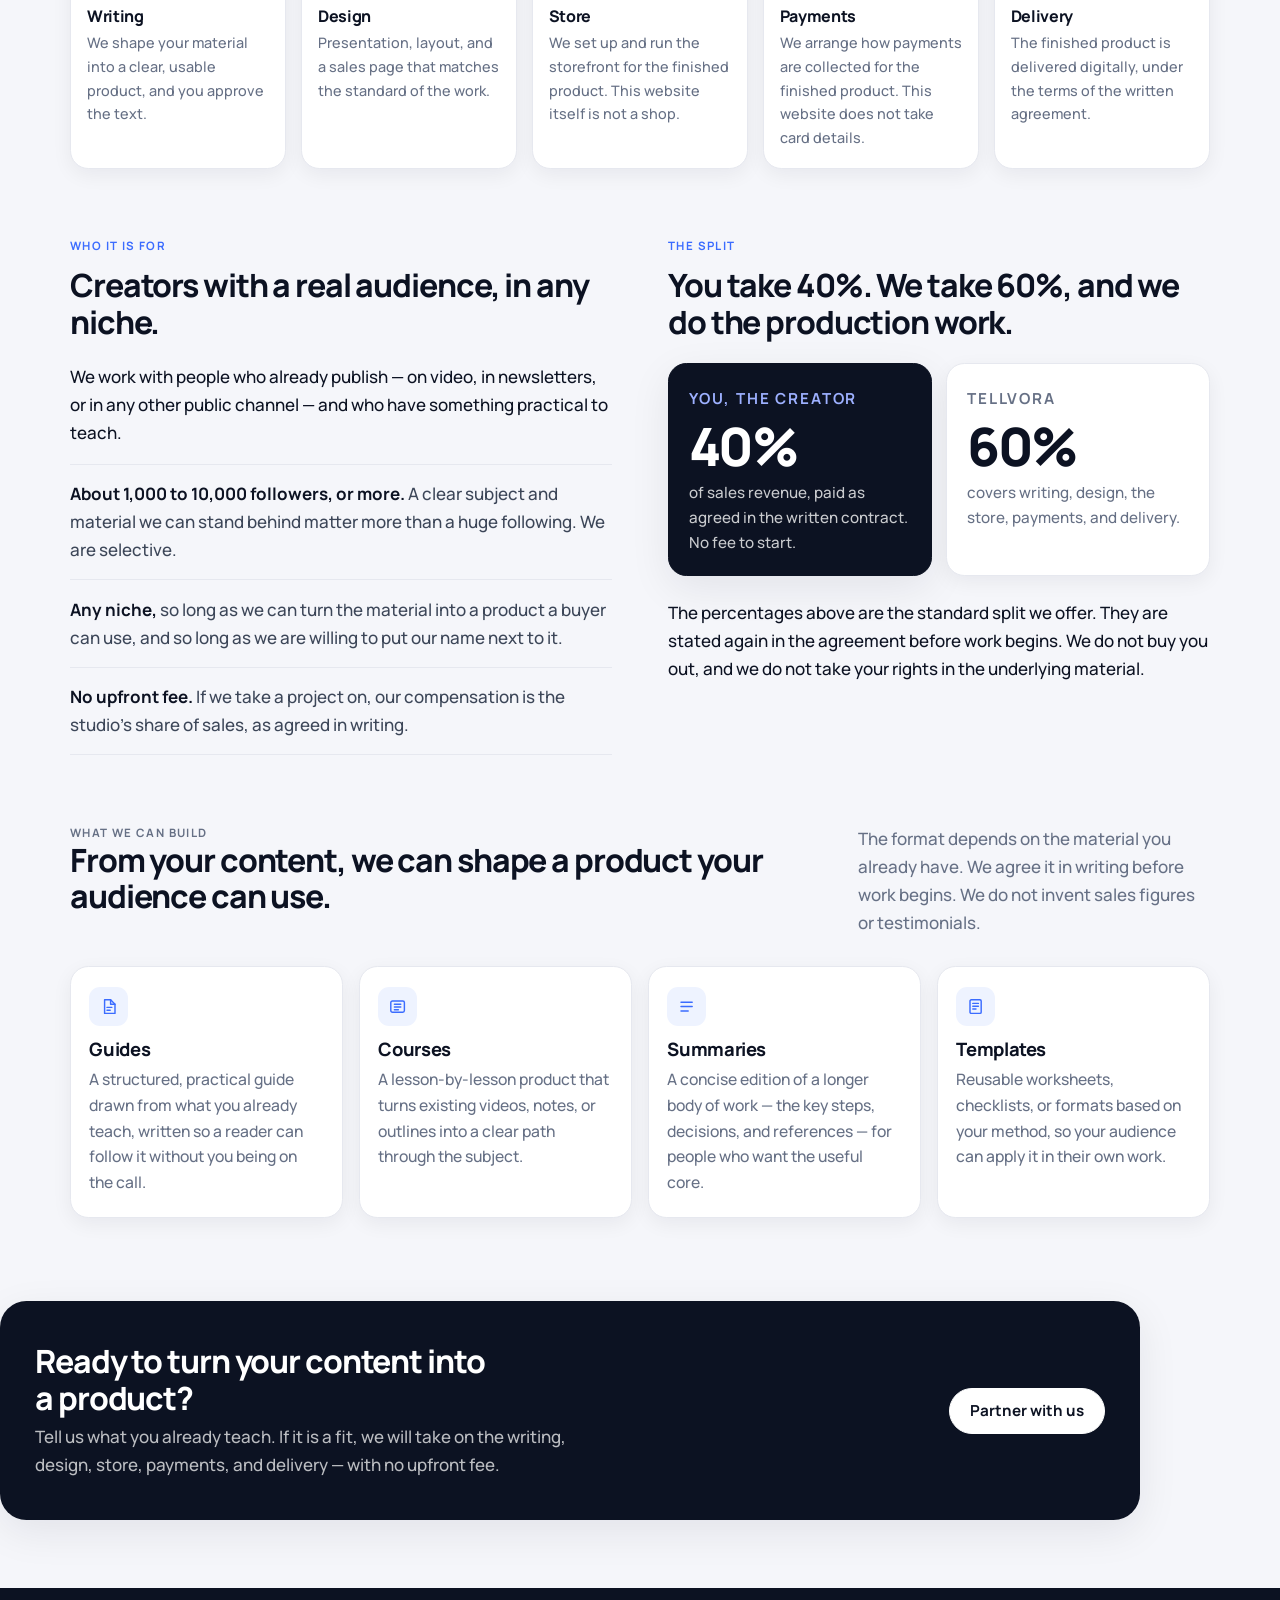
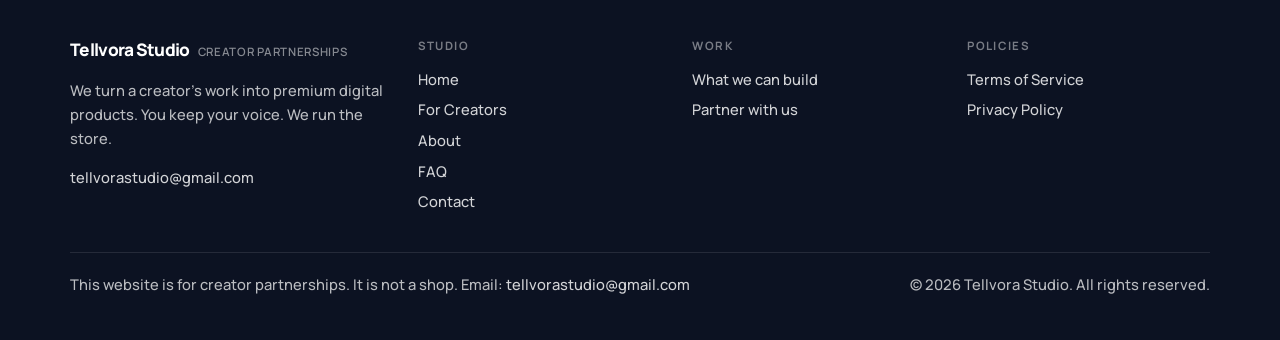
==== commit 0dc7d0db: "Publish the studio email and connect the enquiry forms. List tellvorastudio@gmail.com on Contact, th" ====
--- a/index.html
+++ b/index.html
@@ -193,6 +193,7 @@
         <div>
           <a class="wordmark" href="index.html">Tellvora Studio<span>Creator partnerships</span></a>
           <p style="margin-top:0.85rem">We turn a creator’s work into premium digital products. You keep your voice. We run the store.</p>
+          <p><a href="mailto:tellvorastudio@gmail.com">tellvorastudio@gmail.com</a></p>
         </div>
         <div>
           <p class="kicker">Studio</p>
@@ -220,7 +221,7 @@
         </div>
       </div>
       <div class="footer-bottom">
-        <p>This website is for creator partnerships. It is not a shop.</p>
+        <p>This website is for creator partnerships. It is not a shop. Email: <a href="mailto:tellvorastudio@gmail.com">tellvorastudio@gmail.com</a></p>
         <p>&copy; 2026 Tellvora Studio. All rights reserved.</p>
       </div>
     </div>
